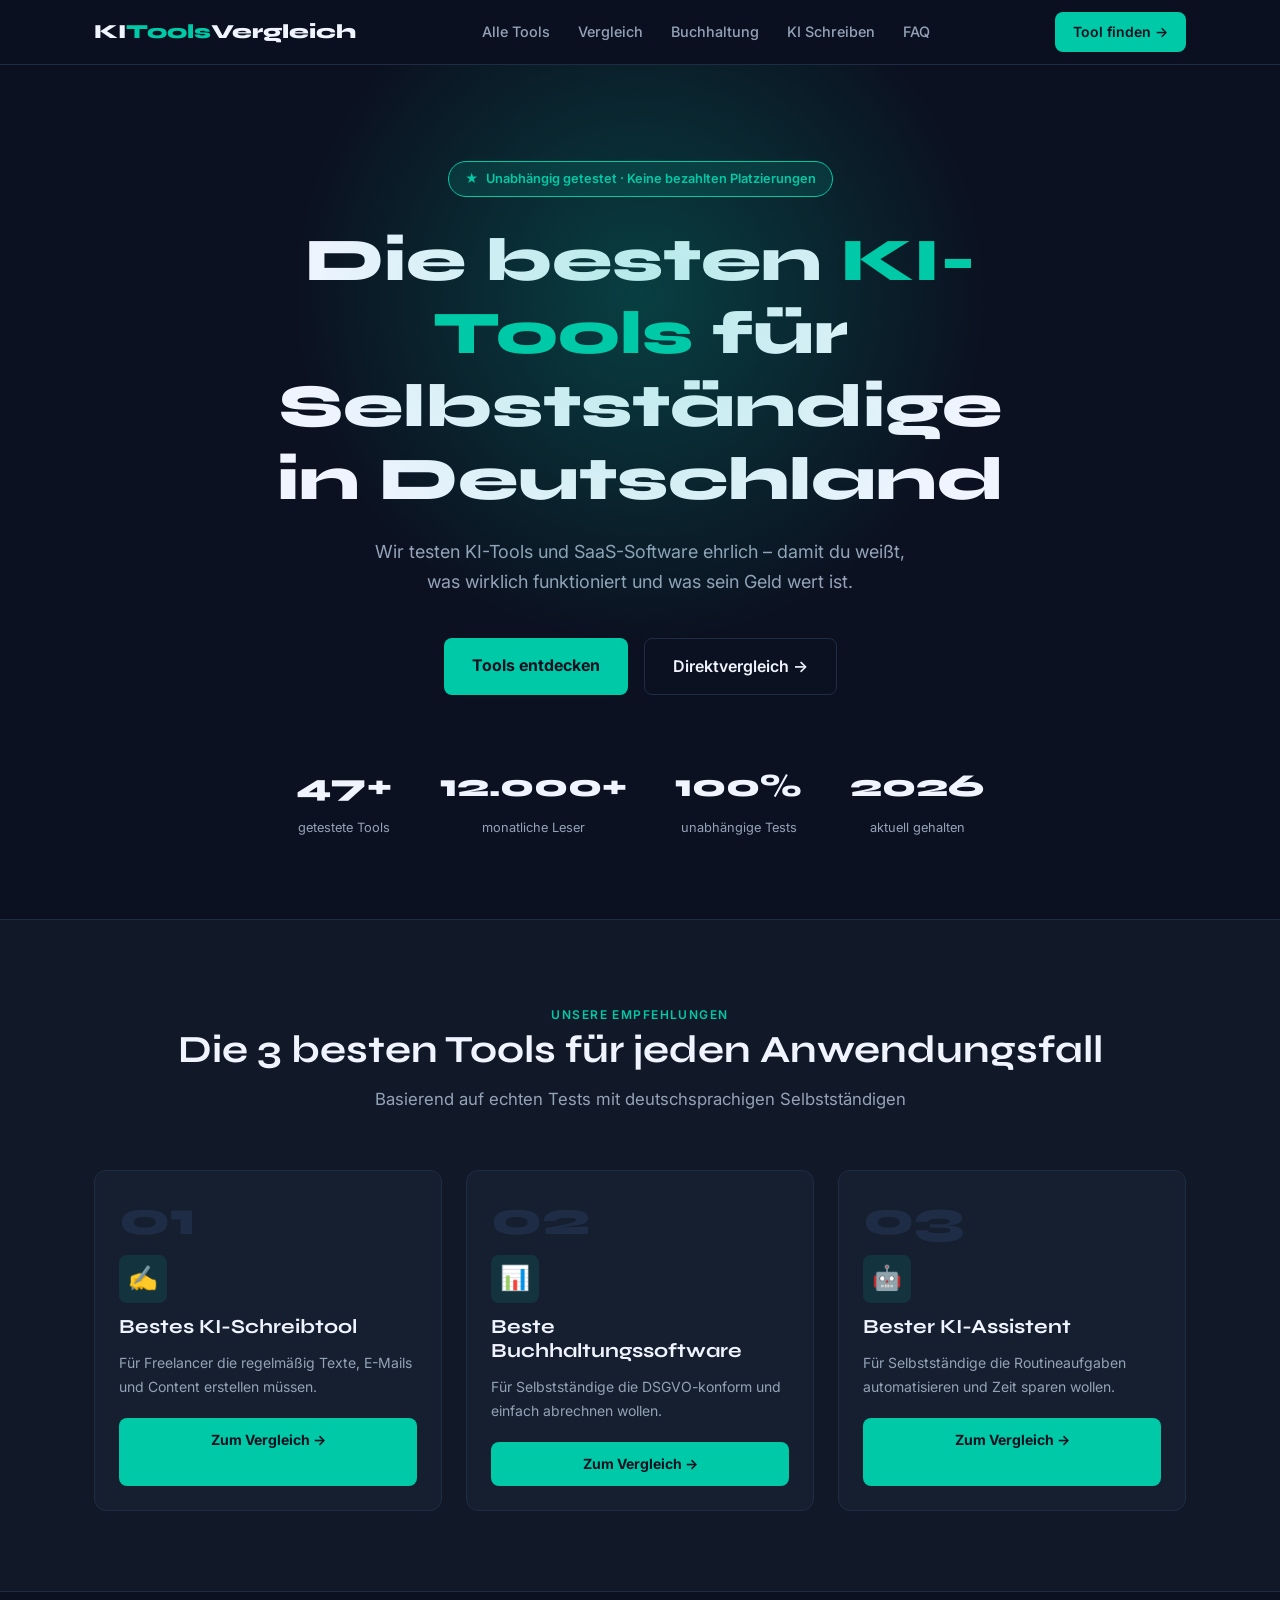
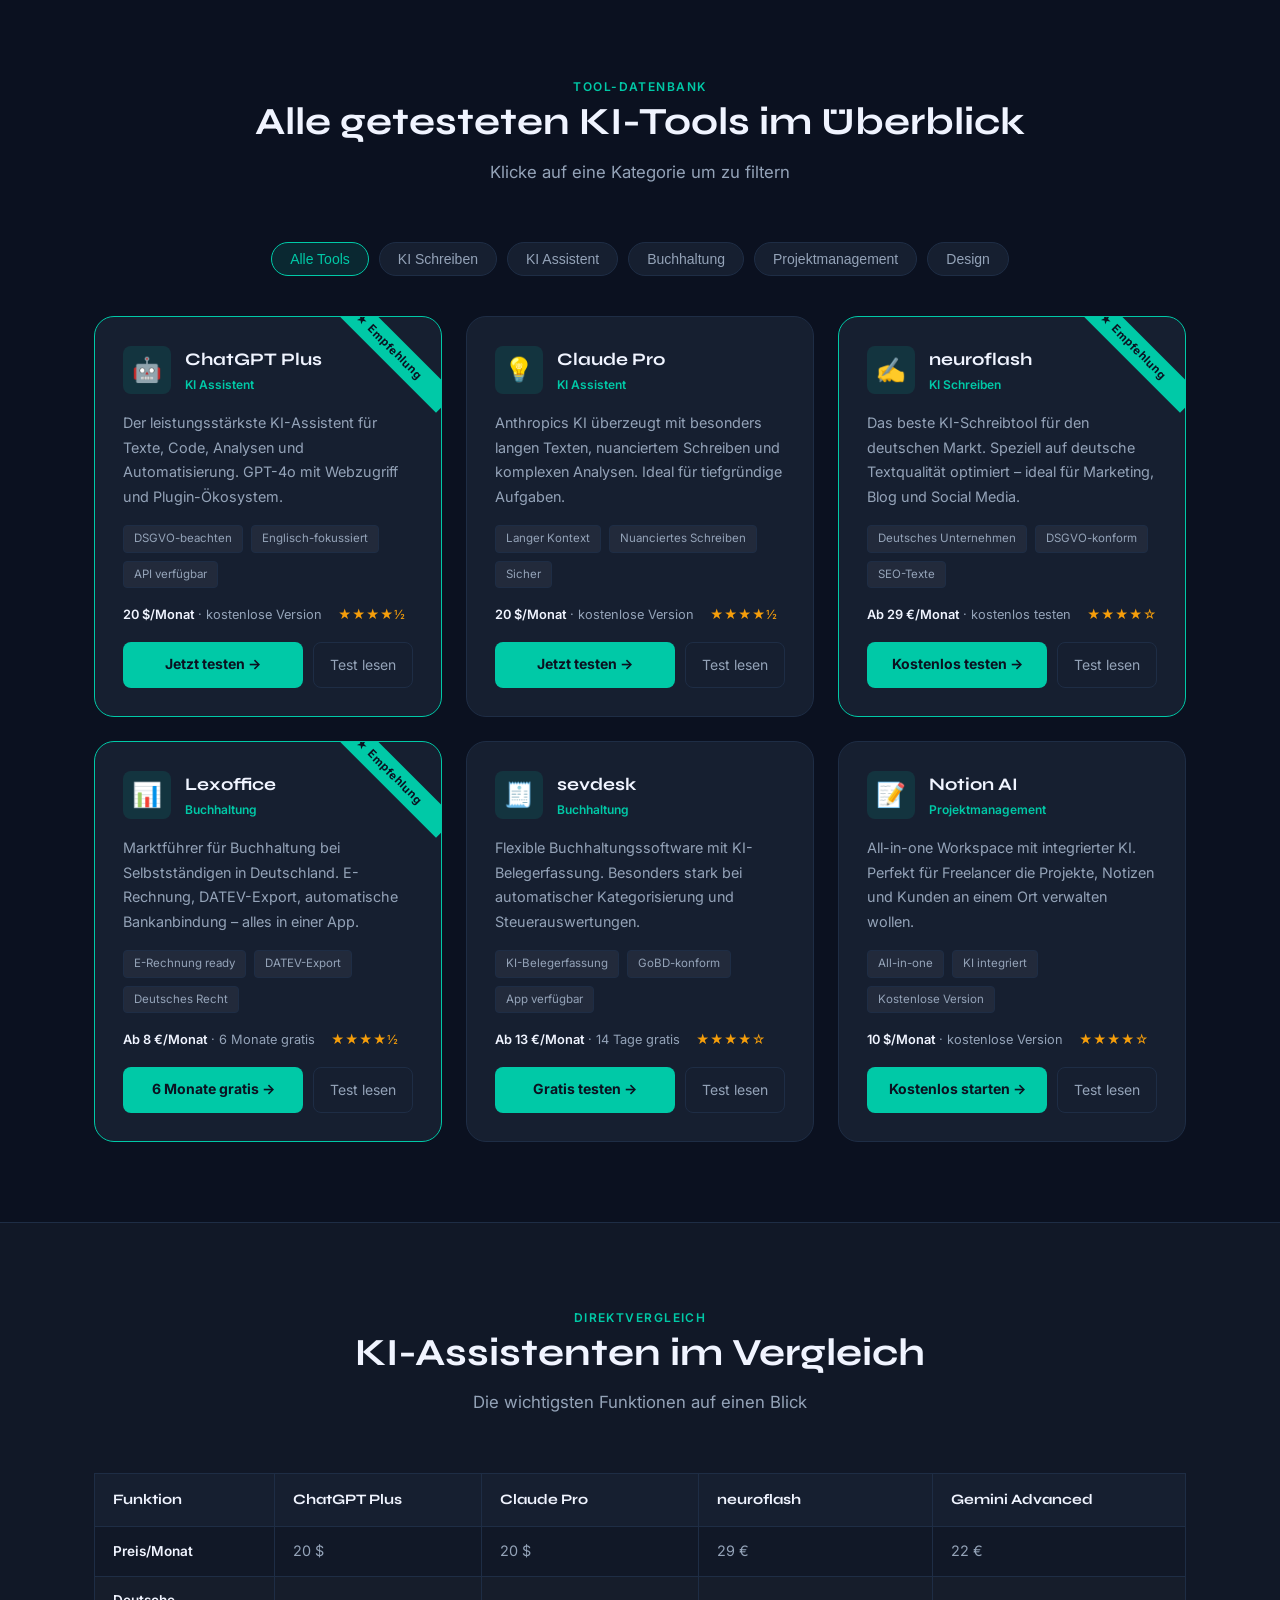
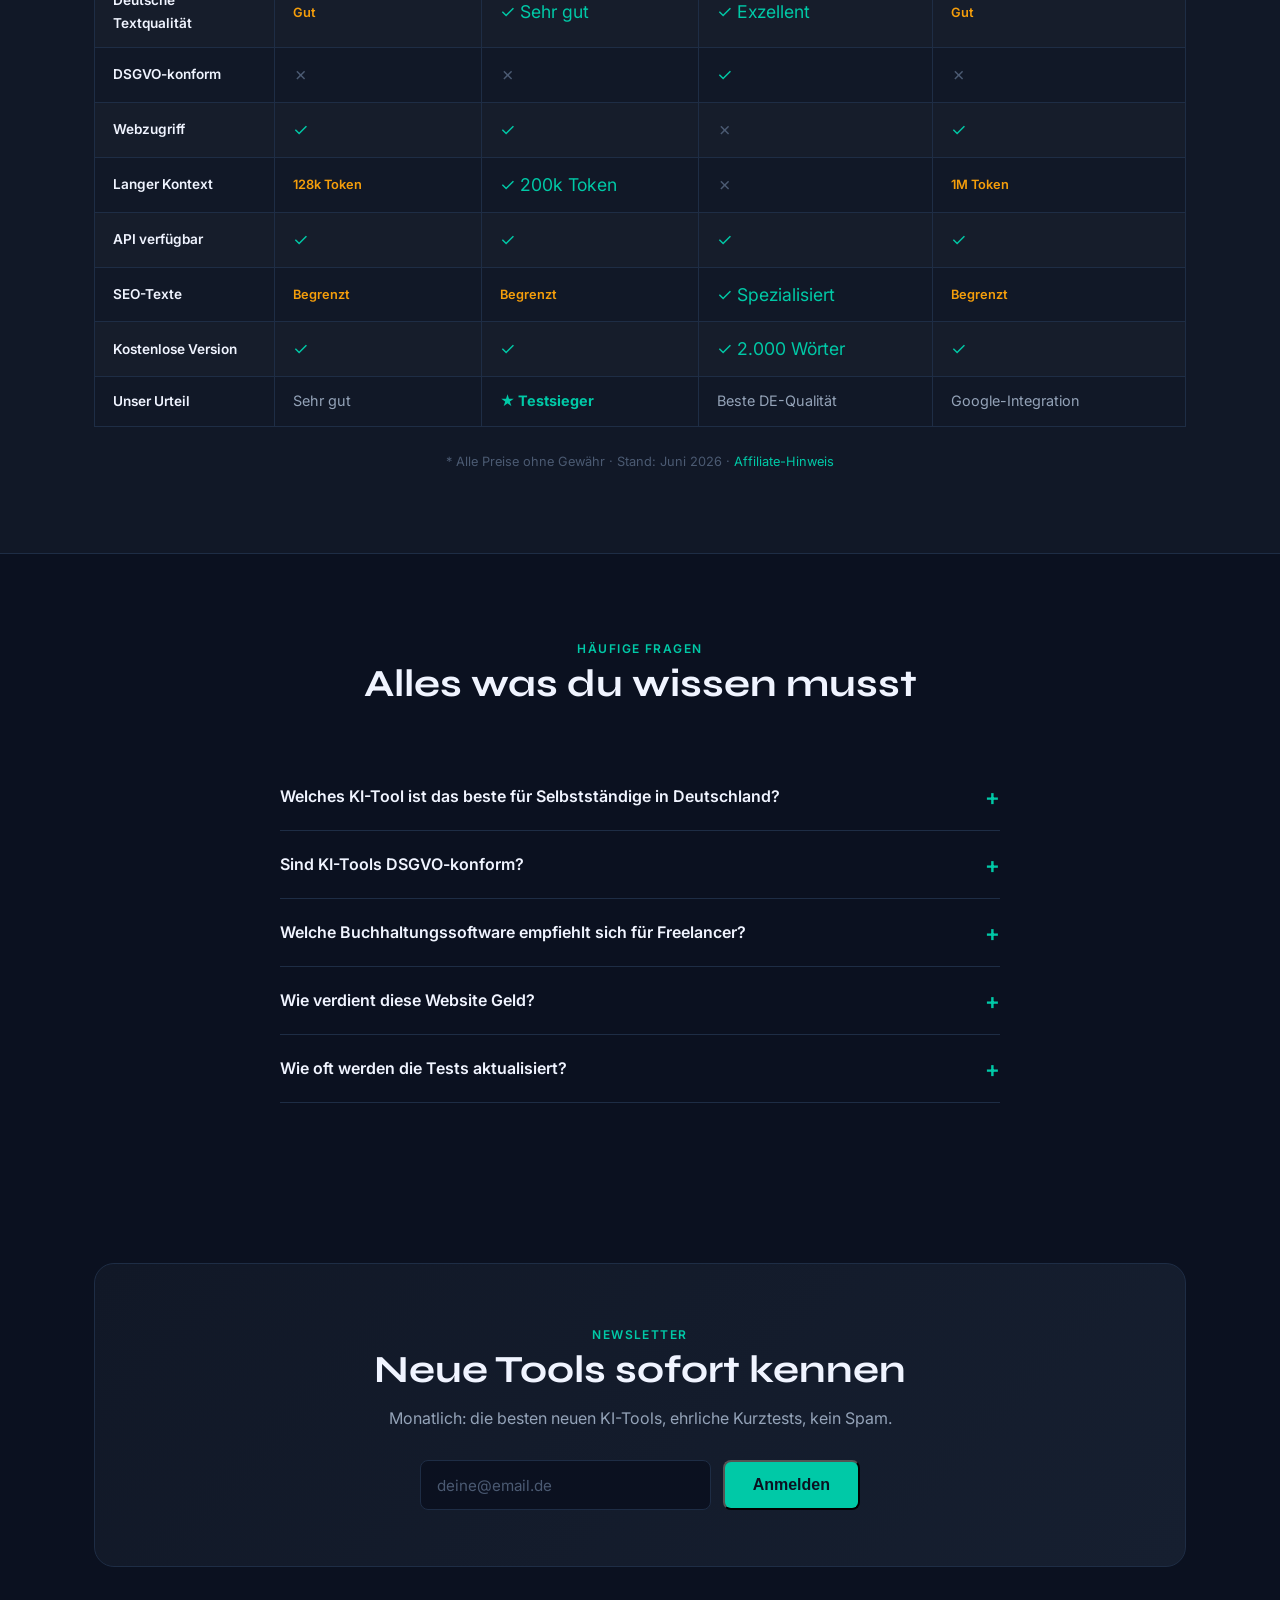
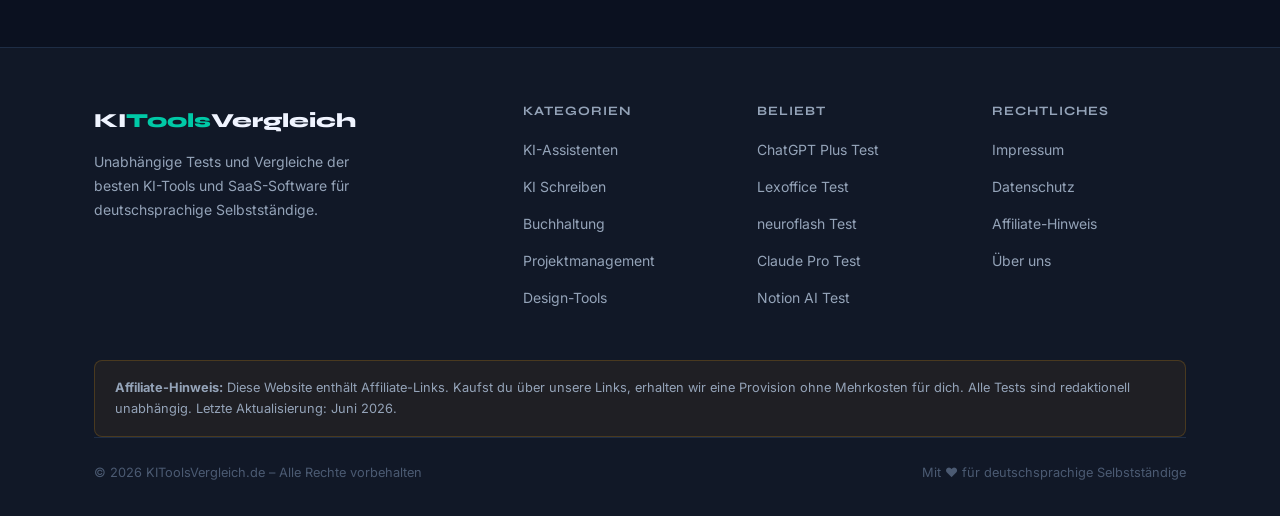
==== affiliate-site/index.html @ 50123db5 "Add files via upload" ====
<!DOCTYPE html>
<html lang="de">
<head>
  <meta charset="UTF-8">
  <meta name="viewport" content="width=device-width, initial-scale=1.0">

  <!-- SEO Meta Tags -->
  <title>KI-Tools Vergleich 2026 – Die besten Tools für Selbstständige & Freelancer</title>
  <meta name="description" content="Unabhängiger Vergleich der besten KI-Tools und SaaS-Software für deutschsprachige Selbstständige. Echte Tests, faire Bewertungen, aktuelle Preise.">
  <meta name="robots" content="index, follow">
  <link rel="canonical" href="https://ki-tools-vergleich.de/">

  <!-- Open Graph -->
  <meta property="og:title" content="KI-Tools Vergleich 2026 – Für Selbstständige & Freelancer">
  <meta property="og:description" content="Unabhängiger Vergleich der besten KI-Tools. Echte Tests, faire Bewertungen.">
  <meta property="og:type" content="website">
  <meta property="og:url" content="https://ki-tools-vergleich.de/">

  <!-- Schema.org Structured Data -->
  <script type="application/ld+json">
  {
    "@context": "https://schema.org",
    "@type": "WebSite",
    "name": "KI-Tools Vergleich",
    "url": "https://ki-tools-vergleich.de",
    "description": "Unabhängiger Vergleich der besten KI-Tools und SaaS-Software für deutschsprachige Selbstständige",
    "potentialAction": {
      "@type": "SearchAction",
      "target": "https://ki-tools-vergleich.de/suche?q={search_term_string}",
      "query-input": "required name=search_term_string"
    }
  }
  </script>

  <link rel="stylesheet" href="css/style.css">
</head>
<body>

<!-- ══════════════════════════════════════
     NAVIGATION
══════════════════════════════════════ -->
<nav class="nav" role="navigation" aria-label="Hauptnavigation">
  <div class="container nav-inner">
    <a href="/" class="nav-logo">KI<span>Tools</span>Vergleich</a>
    <ul class="nav-links">
      <li><a href="#tools">Alle Tools</a></li>
      <li><a href="#vergleich">Vergleich</a></li>
      <li><a href="pages/buchhaltung.html">Buchhaltung</a></li>
      <li><a href="pages/ki-schreiben.html">KI Schreiben</a></li>
      <li><a href="#faq">FAQ</a></li>
    </ul>
    <a href="#tools" class="nav-cta">Tool finden →</a>
  </div>
</nav>

<!-- ══════════════════════════════════════
     HERO
══════════════════════════════════════ -->
<header class="hero">
  <div class="container">
    <div class="hero-badge">
      <span>★</span> Unabhängig getestet · Keine bezahlten Platzierungen
    </div>
    <h1>Die besten <em>KI-Tools</em> für<br>Selbstständige in Deutschland</h1>
    <p class="hero-sub">
      Wir testen KI-Tools und SaaS-Software ehrlich – damit du weißt,
      was wirklich funktioniert und was sein Geld wert ist.
    </p>
    <div class="hero-actions">
      <a href="#tools" class="btn-primary">Tools entdecken</a>
      <a href="#vergleich" class="btn-secondary">Direktvergleich →</a>
    </div>

    <div class="hero-stats">
      <div>
        <div class="hero-stat-num">47+</div>
        <div class="hero-stat-label">getestete Tools</div>
      </div>
      <div>
        <div class="hero-stat-num">12.000+</div>
        <div class="hero-stat-label">monatliche Leser</div>
      </div>
      <div>
        <div class="hero-stat-num">100%</div>
        <div class="hero-stat-label">unabhängige Tests</div>
      </div>
      <div>
        <div class="hero-stat-num">2026</div>
        <div class="hero-stat-label">aktuell gehalten</div>
      </div>
    </div>
  </div>
</header>

<!-- ══════════════════════════════════════
     TOP PICKS
══════════════════════════════════════ -->
<section class="top-picks section">
  <div class="container">
    <div class="section-header">
      <span class="eyebrow">Unsere Empfehlungen</span>
      <h2>Die 3 besten Tools für jeden Anwendungsfall</h2>
      <p>Basierend auf echten Tests mit deutschsprachigen Selbstständigen</p>
    </div>

    <div class="top-picks-grid">
      <article class="pick-card">
        <div class="pick-num">01</div>
        <div class="tool-icon">✍️</div>
        <h3>Bestes KI-Schreibtool</h3>
        <p>Für Freelancer die regelmäßig Texte, E-Mails und Content erstellen müssen.</p>
        <a href="pages/ki-schreiben.html" class="btn-card-primary" style="margin-top:8px;">Zum Vergleich →</a>
      </article>

      <article class="pick-card">
        <div class="pick-num">02</div>
        <div class="tool-icon">📊</div>
        <h3>Beste Buchhaltungssoftware</h3>
        <p>Für Selbstständige die DSGVO-konform und einfach abrechnen wollen.</p>
        <a href="pages/buchhaltung.html" class="btn-card-primary" style="margin-top:8px;">Zum Vergleich →</a>
      </article>

      <article class="pick-card">
        <div class="pick-num">03</div>
        <div class="tool-icon">🤖</div>
        <h3>Bester KI-Assistent</h3>
        <p>Für Selbstständige die Routineaufgaben automatisieren und Zeit sparen wollen.</p>
        <a href="pages/ki-assistenten.html" class="btn-card-primary" style="margin-top:8px;">Zum Vergleich →</a>
      </article>
    </div>
  </div>
</section>

<!-- ══════════════════════════════════════
     TOOLS ÜBERSICHT
══════════════════════════════════════ -->
<section class="section" id="tools">
  <div class="container">
    <div class="section-header">
      <span class="eyebrow">Tool-Datenbank</span>
      <h2>Alle getesteten KI-Tools im Überblick</h2>
      <p>Klicke auf eine Kategorie um zu filtern</p>
    </div>

    <!-- Filter -->
    <div class="filter-bar" role="toolbar" aria-label="Kategoriefilter">
      <button class="filter-btn active" data-filter="all">Alle Tools</button>
      <button class="filter-btn" data-filter="ki-schreiben">KI Schreiben</button>
      <button class="filter-btn" data-filter="ki-assistent">KI Assistent</button>
      <button class="filter-btn" data-filter="buchhaltung">Buchhaltung</button>
      <button class="filter-btn" data-filter="projektmanagement">Projektmanagement</button>
      <button class="filter-btn" data-filter="design">Design</button>
    </div>

    <!-- Tool Cards -->
    <div class="tools-grid">

      <!-- ChatGPT Plus -->
      <article class="tool-card featured" data-category="ki-assistent"
               itemscope itemtype="https://schema.org/SoftwareApplication">
        <div class="tool-header">
          <div class="tool-icon">🤖</div>
          <div>
            <div class="tool-name" itemprop="name">ChatGPT Plus</div>
            <div class="tool-category">KI Assistent</div>
          </div>
        </div>
        <p class="tool-desc" itemprop="description">
          Der leistungsstärkste KI-Assistent für Texte, Code, Analysen und Automatisierung.
          GPT-4o mit Webzugriff und Plugin-Ökosystem.
        </p>
        <div class="tool-tags">
          <span class="tag">DSGVO-beachten</span>
          <span class="tag">Englisch-fokussiert</span>
          <span class="tag">API verfügbar</span>
        </div>
        <div class="tool-meta">
          <div class="tool-price">20 $/Monat <span>· kostenlose Version</span></div>
          <div class="stars" aria-label="4.5 von 5 Sternen">★★★★½</div>
        </div>
        <div class="tool-cta">
          <a href="https://chat.openai.com" target="_blank" rel="noopener sponsored"
             class="btn-card-primary" data-affiliate="chatgpt-plus">
            Jetzt testen →
          </a>
          <a href="pages/chatgpt-plus-test.html" class="btn-card-secondary">Test lesen</a>
        </div>
      </article>

      <!-- Claude Pro -->
      <article class="tool-card" data-category="ki-assistent"
               itemscope itemtype="https://schema.org/SoftwareApplication">
        <div class="tool-header">
          <div class="tool-icon">💡</div>
          <div>
            <div class="tool-name" itemprop="name">Claude Pro</div>
            <div class="tool-category">KI Assistent</div>
          </div>
        </div>
        <p class="tool-desc" itemprop="description">
          Anthropics KI überzeugt mit besonders langen Texten, nuanciertem Schreiben
          und komplexen Analysen. Ideal für tiefgründige Aufgaben.
        </p>
        <div class="tool-tags">
          <span class="tag">Langer Kontext</span>
          <span class="tag">Nuanciertes Schreiben</span>
          <span class="tag">Sicher</span>
        </div>
        <div class="tool-meta">
          <div class="tool-price">20 $/Monat <span>· kostenlose Version</span></div>
          <div class="stars" aria-label="4.5 von 5 Sternen">★★★★½</div>
        </div>
        <div class="tool-cta">
          <a href="https://claude.ai" target="_blank" rel="noopener sponsored"
             class="btn-card-primary" data-affiliate="claude-pro">
            Jetzt testen →
          </a>
          <a href="pages/claude-pro-test.html" class="btn-card-secondary">Test lesen</a>
        </div>
      </article>

      <!-- Neuroflash -->
      <article class="tool-card featured" data-category="ki-schreiben"
               itemscope itemtype="https://schema.org/SoftwareApplication">
        <div class="tool-header">
          <div class="tool-icon">✍️</div>
          <div>
            <div class="tool-name" itemprop="name">neuroflash</div>
            <div class="tool-category">KI Schreiben</div>
          </div>
        </div>
        <p class="tool-desc" itemprop="description">
          Das beste KI-Schreibtool für den deutschen Markt. Speziell auf deutsche
          Textqualität optimiert – ideal für Marketing, Blog und Social Media.
        </p>
        <div class="tool-tags">
          <span class="tag">Deutsches Unternehmen</span>
          <span class="tag">DSGVO-konform</span>
          <span class="tag">SEO-Texte</span>
        </div>
        <div class="tool-meta">
          <div class="tool-price">Ab 29 €/Monat <span>· kostenlos testen</span></div>
          <div class="stars" aria-label="4 von 5 Sternen">★★★★☆</div>
        </div>
        <div class="tool-cta">
          <a href="https://neuroflash.com" target="_blank" rel="noopener sponsored"
             class="btn-card-primary" data-affiliate="neuroflash">
            Kostenlos testen →
          </a>
          <a href="pages/neuroflash-test.html" class="btn-card-secondary">Test lesen</a>
        </div>
      </article>

      <!-- Lexoffice -->
      <article class="tool-card featured" data-category="buchhaltung"
               itemscope itemtype="https://schema.org/SoftwareApplication">
        <div class="tool-header">
          <div class="tool-icon">📊</div>
          <div>
            <div class="tool-name" itemprop="name">Lexoffice</div>
            <div class="tool-category">Buchhaltung</div>
          </div>
        </div>
        <p class="tool-desc" itemprop="description">
          Marktführer für Buchhaltung bei Selbstständigen in Deutschland. E-Rechnung,
          DATEV-Export, automatische Bankanbindung – alles in einer App.
        </p>
        <div class="tool-tags">
          <span class="tag">E-Rechnung ready</span>
          <span class="tag">DATEV-Export</span>
          <span class="tag">Deutsches Recht</span>
        </div>
        <div class="tool-meta">
          <div class="tool-price">Ab 8 €/Monat <span>· 6 Monate gratis</span></div>
          <div class="stars" aria-label="4.5 von 5 Sternen">★★★★½</div>
        </div>
        <div class="tool-cta">
          <a href="https://lexoffice.de" target="_blank" rel="noopener sponsored"
             class="btn-card-primary" data-affiliate="lexoffice">
            6 Monate gratis →
          </a>
          <a href="pages/lexoffice-test.html" class="btn-card-secondary">Test lesen</a>
        </div>
      </article>

      <!-- sevdesk -->
      <article class="tool-card" data-category="buchhaltung"
               itemscope itemtype="https://schema.org/SoftwareApplication">
        <div class="tool-header">
          <div class="tool-icon">🧾</div>
          <div>
            <div class="tool-name" itemprop="name">sevdesk</div>
            <div class="tool-category">Buchhaltung</div>
          </div>
        </div>
        <p class="tool-desc" itemprop="description">
          Flexible Buchhaltungssoftware mit KI-Belegerfassung. Besonders stark
          bei automatischer Kategorisierung und Steuerauswertungen.
        </p>
        <div class="tool-tags">
          <span class="tag">KI-Belegerfassung</span>
          <span class="tag">GoBD-konform</span>
          <span class="tag">App verfügbar</span>
        </div>
        <div class="tool-meta">
          <div class="tool-price">Ab 13 €/Monat <span>· 14 Tage gratis</span></div>
          <div class="stars" aria-label="4 von 5 Sternen">★★★★☆</div>
        </div>
        <div class="tool-cta">
          <a href="https://sevdesk.de" target="_blank" rel="noopener sponsored"
             class="btn-card-primary" data-affiliate="sevdesk">
            Gratis testen →
          </a>
          <a href="pages/sevdesk-test.html" class="btn-card-secondary">Test lesen</a>
        </div>
      </article>

      <!-- Notion AI -->
      <article class="tool-card" data-category="projektmanagement"
               itemscope itemtype="https://schema.org/SoftwareApplication">
        <div class="tool-header">
          <div class="tool-icon">📝</div>
          <div>
            <div class="tool-name" itemprop="name">Notion AI</div>
            <div class="tool-category">Projektmanagement</div>
          </div>
        </div>
        <p class="tool-desc" itemprop="description">
          All-in-one Workspace mit integrierter KI. Perfekt für Freelancer
          die Projekte, Notizen und Kunden an einem Ort verwalten wollen.
        </p>
        <div class="tool-tags">
          <span class="tag">All-in-one</span>
          <span class="tag">KI integriert</span>
          <span class="tag">Kostenlose Version</span>
        </div>
        <div class="tool-meta">
          <div class="tool-price">10 $/Monat <span>· kostenlose Version</span></div>
          <div class="stars" aria-label="4 von 5 Sternen">★★★★☆</div>
        </div>
        <div class="tool-cta">
          <a href="https://notion.so" target="_blank" rel="noopener sponsored"
             class="btn-card-primary" data-affiliate="notion">
            Kostenlos starten →
          </a>
          <a href="pages/notion-ai-test.html" class="btn-card-secondary">Test lesen</a>
        </div>
      </article>

    </div><!-- /tools-grid -->
  </div>
</section>

<!-- ══════════════════════════════════════
     VERGLEICHSTABELLE
══════════════════════════════════════ -->
<section class="section" id="vergleich" style="background:var(--navy); border-top:1px solid var(--border); border-bottom:1px solid var(--border);">
  <div class="container">
    <div class="section-header">
      <span class="eyebrow">Direktvergleich</span>
      <h2>KI-Assistenten im Vergleich</h2>
      <p>Die wichtigsten Funktionen auf einen Blick</p>
    </div>

    <div class="comparison-wrap">
      <table class="comparison-table" role="table" aria-label="Vergleich KI-Assistenten">
        <thead>
          <tr>
            <th>Funktion</th>
            <th>ChatGPT Plus</th>
            <th class="col-highlight">Claude Pro</th>
            <th>neuroflash</th>
            <th>Gemini Advanced</th>
          </tr>
        </thead>
        <tbody>
          <tr>
            <td class="feature-name">Preis/Monat</td>
            <td>20 $</td>
            <td class="col-highlight">20 $</td>
            <td>29 €</td>
            <td>22 €</td>
          </tr>
          <tr>
            <td class="feature-name">Deutsche Textqualität</td>
            <td><span class="partial">Gut</span></td>
            <td class="col-highlight"><span class="check">✓ Sehr gut</span></td>
            <td><span class="check">✓ Exzellent</span></td>
            <td><span class="partial">Gut</span></td>
          </tr>
          <tr>
            <td class="feature-name">DSGVO-konform</td>
            <td><span class="cross">✗</span></td>
            <td class="col-highlight"><span class="cross">✗</span></td>
            <td><span class="check">✓</span></td>
            <td><span class="cross">✗</span></td>
          </tr>
          <tr>
            <td class="feature-name">Webzugriff</td>
            <td><span class="check">✓</span></td>
            <td class="col-highlight"><span class="check">✓</span></td>
            <td><span class="cross">✗</span></td>
            <td><span class="check">✓</span></td>
          </tr>
          <tr>
            <td class="feature-name">Langer Kontext</td>
            <td><span class="partial">128k Token</span></td>
            <td class="col-highlight"><span class="check">✓ 200k Token</span></td>
            <td><span class="cross">✗</span></td>
            <td><span class="partial">1M Token</span></td>
          </tr>
          <tr>
            <td class="feature-name">API verfügbar</td>
            <td><span class="check">✓</span></td>
            <td class="col-highlight"><span class="check">✓</span></td>
            <td><span class="check">✓</span></td>
            <td><span class="check">✓</span></td>
          </tr>
          <tr>
            <td class="feature-name">SEO-Texte</td>
            <td><span class="partial">Begrenzt</span></td>
            <td class="col-highlight"><span class="partial">Begrenzt</span></td>
            <td><span class="check">✓ Spezialisiert</span></td>
            <td><span class="partial">Begrenzt</span></td>
          </tr>
          <tr>
            <td class="feature-name">Kostenlose Version</td>
            <td><span class="check">✓</span></td>
            <td class="col-highlight"><span class="check">✓</span></td>
            <td><span class="check">✓ 2.000 Wörter</span></td>
            <td><span class="check">✓</span></td>
          </tr>
          <tr>
            <td class="feature-name">Unser Urteil</td>
            <td>Sehr gut</td>
            <td class="col-highlight" style="color:var(--cyan); font-weight:700;">★ Testsieger</td>
            <td>Beste DE-Qualität</td>
            <td>Google-Integration</td>
          </tr>
        </tbody>
      </table>
    </div>

    <p style="text-align:center; margin-top:24px; font-size:.8rem; color:var(--text-3);">
      * Alle Preise ohne Gewähr · Stand: Juni 2026 · <a href="#disclaimer">Affiliate-Hinweis</a>
    </p>
  </div>
</section>

<!-- ══════════════════════════════════════
     FAQ
══════════════════════════════════════ -->
<section class="section" id="faq">
  <div class="container">
    <div class="section-header">
      <span class="eyebrow">Häufige Fragen</span>
      <h2>Alles was du wissen musst</h2>
    </div>

    <div class="faq-list">

      <div class="faq-item">
        <button class="faq-question">Welches KI-Tool ist das beste für Selbstständige in Deutschland?</button>
        <div class="faq-answer">
          Das hängt stark vom Anwendungsfall ab. Für allgemeine Aufgaben und nuanciertes
          Schreiben auf Deutsch empfehlen wir <strong>Claude Pro</strong>. Für spezifische
          Marketing-Texte und SEO ist <strong>neuroflash</strong> als deutsches Tool oft
          die bessere Wahl, da es DSGVO-konform ist und auf deutsche Textqualität optimiert wurde.
        </div>
      </div>

      <div class="faq-item">
        <button class="faq-question">Sind KI-Tools DSGVO-konform?</button>
        <div class="faq-answer">
          Die meisten großen KI-Tools (ChatGPT, Claude, Gemini) speichern Daten auf
          US-Servern und sind damit für sensible Geschäftsdaten problematisch.
          Deutsche/europäische Alternativen wie <strong>neuroflash</strong> oder
          <strong>Mistral</strong> bieten EU-Serverhaltung. Für Buchhaltung empfehlen
          wir ausschließlich DSGVO-konforme deutsche Anbieter wie Lexoffice oder sevdesk.
        </div>
      </div>

      <div class="faq-item">
        <button class="faq-question">Welche Buchhaltungssoftware empfiehlt sich für Freelancer?</button>
        <div class="faq-answer">
          Für die meisten deutschen Freelancer ist <strong>Lexoffice</strong> die beste Wahl:
          günstiger Einstieg (ab 8 €/Monat), E-Rechnung-ready seit 2025, einfache Bedienung
          und DATEV-Schnittstelle für den Steuerberater. Als Alternative mit stärkerer
          KI-Belegerfassung empfehlen wir <strong>sevdesk</strong>.
        </div>
      </div>

      <div class="faq-item">
        <button class="faq-question">Wie verdient diese Website Geld?</button>
        <div class="faq-answer">
          Diese Website ist transparent: Einige Links sind Affiliate-Links. Wenn du
          über unsere Links ein Tool kaufst, erhalten wir eine Provision – für dich
          entstehen dabei keine Mehrkosten. Unsere Bewertungen und Empfehlungen sind
          davon unabhängig; wir testen alle Tools selbst und zeigen auch Nachteile auf.
          Kein Anbieter kann eine positive Bewertung kaufen.
        </div>
      </div>

      <div class="faq-item">
        <button class="faq-question">Wie oft werden die Tests aktualisiert?</button>
        <div class="faq-answer">
          Wir überprüfen alle Vergleiche mindestens quartalsweise und aktualisieren
          sie bei größeren Produkt-Updates sofort. Jeder Artikel zeigt das
          Datum der letzten Überprüfung. KI entwickelt sich schnell – wir halten dich auf dem Laufenden.
        </div>
      </div>

    </div>
  </div>
</section>

<!-- ══════════════════════════════════════
     NEWSLETTER
══════════════════════════════════════ -->
<div class="container">
  <div class="newsletter">
    <span class="eyebrow">Newsletter</span>
    <h2>Neue Tools sofort kennen</h2>
    <p>Monatlich: die besten neuen KI-Tools, ehrliche Kurztests, kein Spam.</p>
    <form class="newsletter-form" novalidate>
      <input type="email" placeholder="deine@email.de" required aria-label="E-Mail-Adresse">
      <button type="submit" class="btn-primary">Anmelden</button>
    </form>
  </div>
</div>

<!-- ══════════════════════════════════════
     FOOTER
══════════════════════════════════════ -->
<footer class="footer">
  <div class="container">
    <div class="footer-grid">
      <div class="footer-brand">
        <a href="/" class="nav-logo">KI<span>Tools</span>Vergleich</a>
        <p>Unabhängige Tests und Vergleiche der besten KI-Tools und SaaS-Software für deutschsprachige Selbstständige.</p>
      </div>

      <div class="footer-col">
        <h4>Kategorien</h4>
        <ul>
          <li><a href="pages/ki-assistenten.html">KI-Assistenten</a></li>
          <li><a href="pages/ki-schreiben.html">KI Schreiben</a></li>
          <li><a href="pages/buchhaltung.html">Buchhaltung</a></li>
          <li><a href="pages/projektmanagement.html">Projektmanagement</a></li>
          <li><a href="pages/design-tools.html">Design-Tools</a></li>
        </ul>
      </div>

      <div class="footer-col">
        <h4>Beliebt</h4>
        <ul>
          <li><a href="pages/chatgpt-plus-test.html">ChatGPT Plus Test</a></li>
          <li><a href="pages/lexoffice-test.html">Lexoffice Test</a></li>
          <li><a href="pages/neuroflash-test.html">neuroflash Test</a></li>
          <li><a href="pages/claude-pro-test.html">Claude Pro Test</a></li>
          <li><a href="pages/notion-ai-test.html">Notion AI Test</a></li>
        </ul>
      </div>

      <div class="footer-col">
        <h4>Rechtliches</h4>
        <ul>
          <li><a href="pages/impressum.html">Impressum</a></li>
          <li><a href="pages/datenschutz.html">Datenschutz</a></li>
          <li><a href="pages/affiliate-hinweis.html">Affiliate-Hinweis</a></li>
          <li><a href="pages/ueber-uns.html">Über uns</a></li>
        </ul>
      </div>
    </div>

    <div id="disclaimer" class="disclaimer">
      <strong>Affiliate-Hinweis:</strong> Diese Website enthält Affiliate-Links.
      Kaufst du über unsere Links, erhalten wir eine Provision ohne Mehrkosten für dich.
      Alle Tests sind redaktionell unabhängig. Letzte Aktualisierung: Juni 2026.
    </div>

    <div class="footer-bottom">
      <span>© 2026 KIToolsVergleich.de – Alle Rechte vorbehalten</span>
      <span>Mit ❤️ für deutschsprachige Selbstständige</span>
    </div>
  </div>
</footer>

<script src="js/main.js"></script>
</body>
</html>
---- affiliate-site/css/style.css ----
/* ============================================================
   KI-Tools Vergleich — Design System
   Palette: Tiefes Mitternachtsblau + Elektrisches Cyan + Warmweiß
   ============================================================ */

@import url('https://fonts.googleapis.com/css2?family=Inter:wght@400;500;600;700&family=Syne:wght@700;800&display=swap');

:root {
  --midnight:  #0B1120;
  --navy:      #111827;
  --card-bg:   #161F30;
  --border:    #1E2D45;
  --cyan:      #00C9A7;
  --cyan-dim:  #00C9A720;
  --cyan-glow: #00C9A740;
  --amber:     #F59E0B;
  --text-1:    #F0F4FF;
  --text-2:    #94A3B8;
  --text-3:    #4B5A72;
  --white:     #FFFFFF;

  --font-display: 'Syne', sans-serif;
  --font-body:    'Inter', sans-serif;

  --radius-sm: 8px;
  --radius-md: 12px;
  --radius-lg: 20px;

  --shadow-card: 0 1px 3px rgba(0,0,0,.4), 0 0 0 1px var(--border);
  --shadow-glow: 0 0 32px var(--cyan-glow);
}

*, *::before, *::after { box-sizing: border-box; margin: 0; padding: 0; }

html { scroll-behavior: smooth; font-size: 16px; }

body {
  font-family: var(--font-body);
  background: var(--midnight);
  color: var(--text-1);
  line-height: 1.7;
  -webkit-font-smoothing: antialiased;
}

a { color: var(--cyan); text-decoration: none; }
a:hover { text-decoration: underline; }

img { max-width: 100%; display: block; }

.container {
  max-width: 1140px;
  margin: 0 auto;
  padding: 0 24px;
}

/* ── Typography ── */
h1, h2, h3, h4 { font-family: var(--font-display); line-height: 1.2; }
h1 { font-size: clamp(2.2rem, 5vw, 3.8rem); font-weight: 800; }
h2 { font-size: clamp(1.6rem, 3vw, 2.4rem); font-weight: 700; }
h3 { font-size: 1.25rem; font-weight: 700; }
h4 { font-size: 1rem; font-weight: 600; }
p  { color: var(--text-2); }

.eyebrow {
  font-size: .75rem;
  font-weight: 600;
  letter-spacing: .12em;
  text-transform: uppercase;
  color: var(--cyan);
}

/* ── Navigation ── */
.nav {
  position: sticky;
  top: 0;
  z-index: 100;
  background: rgba(11,17,32,.92);
  backdrop-filter: blur(16px);
  border-bottom: 1px solid var(--border);
}

.nav-inner {
  display: flex;
  align-items: center;
  justify-content: space-between;
  height: 64px;
  gap: 32px;
}

.nav-logo {
  font-family: var(--font-display);
  font-size: 1.25rem;
  font-weight: 800;
  color: var(--text-1);
  white-space: nowrap;
}

.nav-logo span { color: var(--cyan); }

.nav-links {
  display: flex;
  gap: 28px;
  list-style: none;
}

.nav-links a {
  font-size: .9rem;
  font-weight: 500;
  color: var(--text-2);
  transition: color .2s;
}

.nav-links a:hover { color: var(--text-1); text-decoration: none; }

.nav-cta {
  background: var(--cyan);
  color: var(--midnight) !important;
  padding: 8px 18px;
  border-radius: var(--radius-sm);
  font-weight: 600;
  font-size: .875rem;
  white-space: nowrap;
  transition: opacity .2s;
}

.nav-cta:hover { opacity: .88; text-decoration: none; }

/* ── Hero ── */
.hero {
  padding: 96px 0 80px;
  text-align: center;
  position: relative;
  overflow: hidden;
}

.hero::before {
  content: '';
  position: absolute;
  top: -120px; left: 50%;
  transform: translateX(-50%);
  width: 700px; height: 700px;
  background: radial-gradient(circle, var(--cyan-glow) 0%, transparent 70%);
  pointer-events: none;
}

.hero-badge {
  display: inline-flex;
  align-items: center;
  gap: 8px;
  background: var(--cyan-dim);
  border: 1px solid var(--cyan);
  border-radius: 100px;
  padding: 6px 16px;
  font-size: .8rem;
  font-weight: 600;
  color: var(--cyan);
  margin-bottom: 28px;
}

.hero h1 {
  max-width: 800px;
  margin: 0 auto 20px;
}

.hero h1 em {
  font-style: normal;
  color: var(--cyan);
}

.hero-sub {
  font-size: 1.125rem;
  max-width: 560px;
  margin: 0 auto 40px;
  color: var(--text-2);
}

.hero-actions {
  display: flex;
  gap: 16px;
  justify-content: center;
  flex-wrap: wrap;
}

.btn-primary {
  background: var(--cyan);
  color: var(--midnight);
  padding: 14px 28px;
  border-radius: var(--radius-sm);
  font-weight: 700;
  font-size: 1rem;
  transition: transform .15s, box-shadow .15s;
  display: inline-block;
}

.btn-primary:hover {
  transform: translateY(-2px);
  box-shadow: var(--shadow-glow);
  text-decoration: none;
  color: var(--midnight);
}

.btn-secondary {
  background: transparent;
  color: var(--text-1);
  padding: 14px 28px;
  border-radius: var(--radius-sm);
  font-weight: 600;
  font-size: 1rem;
  border: 1px solid var(--border);
  transition: border-color .2s;
  display: inline-block;
}

.btn-secondary:hover { border-color: var(--text-2); text-decoration: none; color: var(--text-1); }

.hero-stats {
  display: flex;
  justify-content: center;
  gap: 48px;
  margin-top: 64px;
  flex-wrap: wrap;
}

.hero-stat-num {
  font-family: var(--font-display);
  font-size: 2rem;
  font-weight: 800;
  color: var(--text-1);
}

.hero-stat-label {
  font-size: .8rem;
  color: var(--text-2);
  margin-top: 4px;
}

/* ── Section Spacing ── */
.section { padding: 80px 0; }
.section-header { text-align: center; margin-bottom: 56px; }
.section-header p { margin-top: 12px; font-size: 1.05rem; }

/* ── Filter Bar ── */
.filter-bar {
  display: flex;
  gap: 10px;
  flex-wrap: wrap;
  margin-bottom: 40px;
  justify-content: center;
}

.filter-btn {
  background: var(--card-bg);
  border: 1px solid var(--border);
  color: var(--text-2);
  padding: 8px 18px;
  border-radius: 100px;
  font-size: .875rem;
  font-weight: 500;
  cursor: pointer;
  transition: all .2s;
}

.filter-btn:hover, .filter-btn.active {
  background: var(--cyan-dim);
  border-color: var(--cyan);
  color: var(--cyan);
}

/* ── Tool Cards Grid ── */
.tools-grid {
  display: grid;
  grid-template-columns: repeat(auto-fill, minmax(320px, 1fr));
  gap: 24px;
}

.tool-card {
  background: var(--card-bg);
  border: 1px solid var(--border);
  border-radius: var(--radius-lg);
  padding: 28px;
  transition: transform .2s, border-color .2s, box-shadow .2s;
  display: flex;
  flex-direction: column;
  gap: 16px;
  position: relative;
  overflow: hidden;
}

.tool-card:hover {
  transform: translateY(-4px);
  border-color: var(--cyan);
  box-shadow: 0 8px 32px rgba(0,201,167,.12);
}

.tool-card.featured {
  border-color: var(--cyan);
}

.tool-card.featured::before {
  content: '★ Empfehlung';
  position: absolute;
  top: 16px; right: -28px;
  background: var(--cyan);
  color: var(--midnight);
  font-size: .7rem;
  font-weight: 700;
  padding: 4px 36px;
  transform: rotate(45deg);
  letter-spacing: .05em;
}

.tool-header {
  display: flex;
  align-items: center;
  gap: 14px;
}

.tool-icon {
  width: 48px; height: 48px;
  border-radius: var(--radius-sm);
  background: var(--cyan-dim);
  display: flex;
  align-items: center;
  justify-content: center;
  font-size: 1.5rem;
  flex-shrink: 0;
}

.tool-name { font-family: var(--font-display); font-size: 1.1rem; font-weight: 700; color: var(--text-1); }
.tool-category { font-size: .75rem; color: var(--cyan); font-weight: 600; }

.tool-desc { font-size: .9rem; color: var(--text-2); flex: 1; }

.tool-meta {
  display: flex;
  gap: 16px;
  font-size: .8rem;
}

.tool-price { color: var(--text-1); font-weight: 600; }
.tool-price span { color: var(--text-2); font-weight: 400; }

.stars { color: var(--amber); letter-spacing: 1px; }

.tool-tags {
  display: flex;
  gap: 8px;
  flex-wrap: wrap;
}

.tag {
  background: rgba(255,255,255,.05);
  border: 1px solid var(--border);
  border-radius: 4px;
  padding: 3px 10px;
  font-size: .72rem;
  color: var(--text-2);
}

.tool-cta {
  display: flex;
  gap: 10px;
  margin-top: auto;
}

.btn-card-primary {
  flex: 1;
  background: var(--cyan);
  color: var(--midnight);
  text-align: center;
  padding: 10px;
  border-radius: var(--radius-sm);
  font-weight: 700;
  font-size: .875rem;
  transition: opacity .2s;
}

.btn-card-primary:hover { opacity: .85; text-decoration: none; color: var(--midnight); }

.btn-card-secondary {
  background: transparent;
  border: 1px solid var(--border);
  color: var(--text-2);
  text-align: center;
  padding: 10px 16px;
  border-radius: var(--radius-sm);
  font-size: .875rem;
  transition: border-color .2s, color .2s;
}

.btn-card-secondary:hover { border-color: var(--text-2); color: var(--text-1); text-decoration: none; }

/* ── Comparison Table ── */
.comparison-wrap { overflow-x: auto; }

.comparison-table {
  width: 100%;
  border-collapse: collapse;
  font-size: .9rem;
  min-width: 700px;
}

.comparison-table th {
  background: var(--card-bg);
  border: 1px solid var(--border);
  padding: 14px 18px;
  text-align: left;
  font-family: var(--font-display);
  font-weight: 700;
  color: var(--text-1);
}

.comparison-table th:first-child { width: 180px; }

.comparison-table td {
  border: 1px solid var(--border);
  padding: 12px 18px;
  color: var(--text-2);
  vertical-align: middle;
}

.comparison-table tr:nth-child(even) td { background: rgba(255,255,255,.02); }
.comparison-table tr:hover td { background: var(--cyan-dim); }

.comparison-table .feature-name {
  font-weight: 600;
  color: var(--text-1);
  font-size: .85rem;
}

.check { color: var(--cyan); font-size: 1.1rem; }
.cross { color: var(--text-3); font-size: 1.1rem; }
.partial { color: var(--amber); font-size: .8rem; font-weight: 600; }

.col-highlight th { background: var(--cyan-dim); border-top: 2px solid var(--cyan); color: var(--cyan); }

/* ── Top-Picks Section ── */
.top-picks {
  background: var(--navy);
  border-top: 1px solid var(--border);
  border-bottom: 1px solid var(--border);
}

.top-picks-grid {
  display: grid;
  grid-template-columns: repeat(3, 1fr);
  gap: 24px;
}

.pick-card {
  background: var(--card-bg);
  border: 1px solid var(--border);
  border-radius: var(--radius-md);
  padding: 24px;
  display: flex;
  flex-direction: column;
  gap: 12px;
}

.pick-num {
  font-family: var(--font-display);
  font-size: 3rem;
  font-weight: 800;
  color: var(--border);
  line-height: 1;
}

.pick-card h3 { color: var(--text-1); }
.pick-card p { font-size: .875rem; }

/* ── FAQ ── */
.faq-list { max-width: 720px; margin: 0 auto; }

.faq-item {
  border-bottom: 1px solid var(--border);
}

.faq-question {
  width: 100%;
  background: none;
  border: none;
  color: var(--text-1);
  font-family: var(--font-body);
  font-size: 1rem;
  font-weight: 600;
  text-align: left;
  padding: 20px 0;
  cursor: pointer;
  display: flex;
  justify-content: space-between;
  align-items: center;
  gap: 16px;
}

.faq-question::after {
  content: '+';
  font-size: 1.4rem;
  color: var(--cyan);
  flex-shrink: 0;
  transition: transform .2s;
}

.faq-item.open .faq-question::after { transform: rotate(45deg); }

.faq-answer {
  font-size: .925rem;
  color: var(--text-2);
  padding-bottom: 20px;
  display: none;
}

.faq-item.open .faq-answer { display: block; }

/* ── Newsletter ── */
.newsletter {
  background: linear-gradient(135deg, var(--navy) 0%, var(--card-bg) 100%);
  border: 1px solid var(--border);
  border-radius: var(--radius-lg);
  padding: 56px 40px;
  text-align: center;
  margin: 80px 0;
}

.newsletter h2 { margin-bottom: 12px; }
.newsletter p  { margin-bottom: 28px; }

.newsletter-form {
  display: flex;
  gap: 12px;
  max-width: 440px;
  margin: 0 auto;
  flex-wrap: wrap;
  justify-content: center;
}

.newsletter-form input {
  flex: 1;
  min-width: 220px;
  background: var(--midnight);
  border: 1px solid var(--border);
  border-radius: var(--radius-sm);
  color: var(--text-1);
  padding: 12px 16px;
  font-size: .95rem;
  font-family: var(--font-body);
  outline: none;
  transition: border-color .2s;
}

.newsletter-form input:focus { border-color: var(--cyan); }
.newsletter-form input::placeholder { color: var(--text-3); }

/* ── Footer ── */
.footer {
  background: var(--navy);
  border-top: 1px solid var(--border);
  padding: 56px 0 32px;
}

.footer-grid {
  display: grid;
  grid-template-columns: 2fr 1fr 1fr 1fr;
  gap: 40px;
  margin-bottom: 48px;
}

.footer-brand p {
  font-size: .875rem;
  margin-top: 12px;
  max-width: 260px;
}

.footer-col h4 {
  font-size: .8rem;
  font-weight: 700;
  letter-spacing: .08em;
  text-transform: uppercase;
  color: var(--text-2);
  margin-bottom: 16px;
}

.footer-col ul { list-style: none; display: flex; flex-direction: column; gap: 10px; }
.footer-col a { font-size: .875rem; color: var(--text-2); transition: color .2s; }
.footer-col a:hover { color: var(--text-1); text-decoration: none; }

.footer-bottom {
  border-top: 1px solid var(--border);
  padding-top: 24px;
  display: flex;
  justify-content: space-between;
  align-items: center;
  flex-wrap: wrap;
  gap: 12px;
  font-size: .8rem;
  color: var(--text-3);
}

.disclaimer {
  background: rgba(245,158,11,.06);
  border: 1px solid rgba(245,158,11,.2);
  border-radius: var(--radius-sm);
  padding: 16px 20px;
  font-size: .8rem;
  color: var(--text-2);
  margin-top: 32px;
}

/* ── Responsive ── */
@media (max-width: 768px) {
  .nav-links { display: none; }
  .top-picks-grid { grid-template-columns: 1fr; }
  .footer-grid { grid-template-columns: 1fr 1fr; }
  .hero-stats { gap: 28px; }
  .tools-grid { grid-template-columns: 1fr; }
}

@media (max-width: 480px) {
  .footer-grid { grid-template-columns: 1fr; }
  .hero { padding: 64px 0 56px; }
}

/* ── Utility ── */
.hidden { display: none !important; }
.text-cyan { color: var(--cyan); }
.mt-8 { margin-top: 8px; }
.mt-16 { margin-top: 16px; }
.mt-32 { margin-top: 32px; }
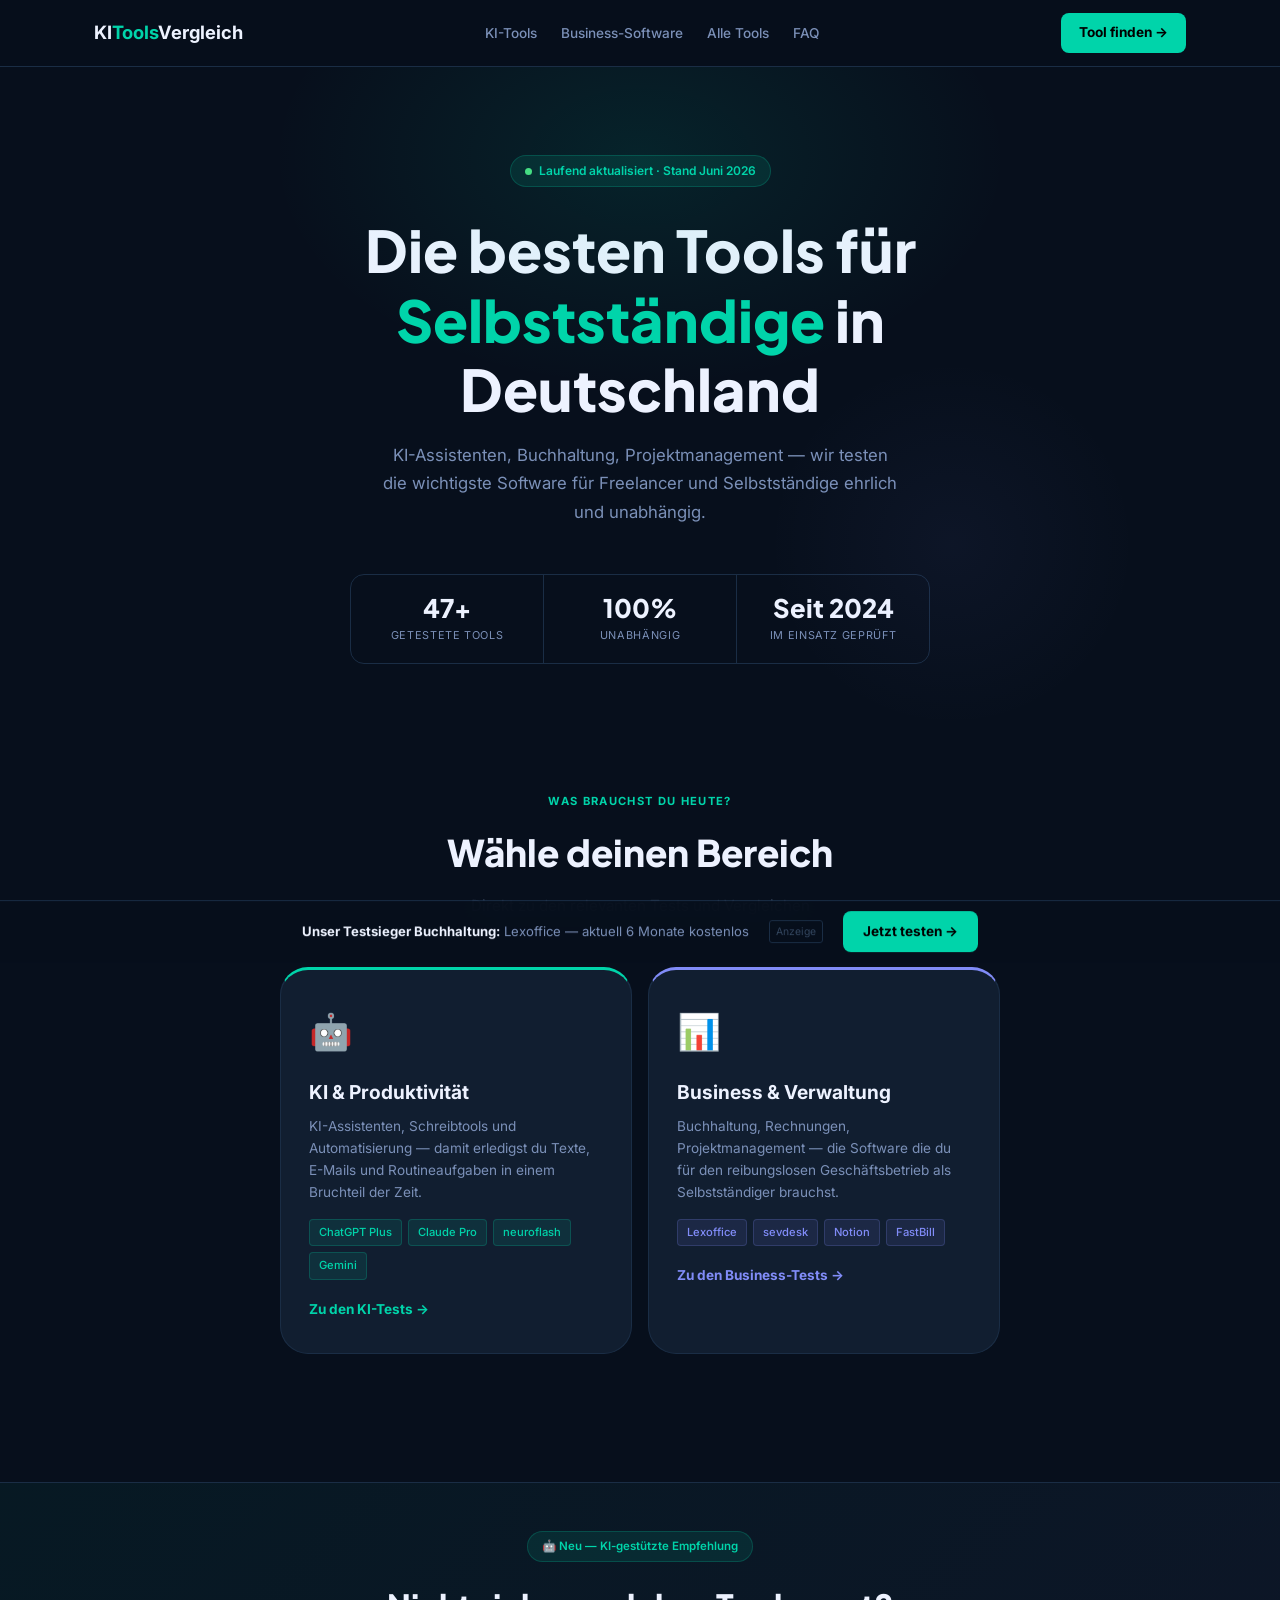
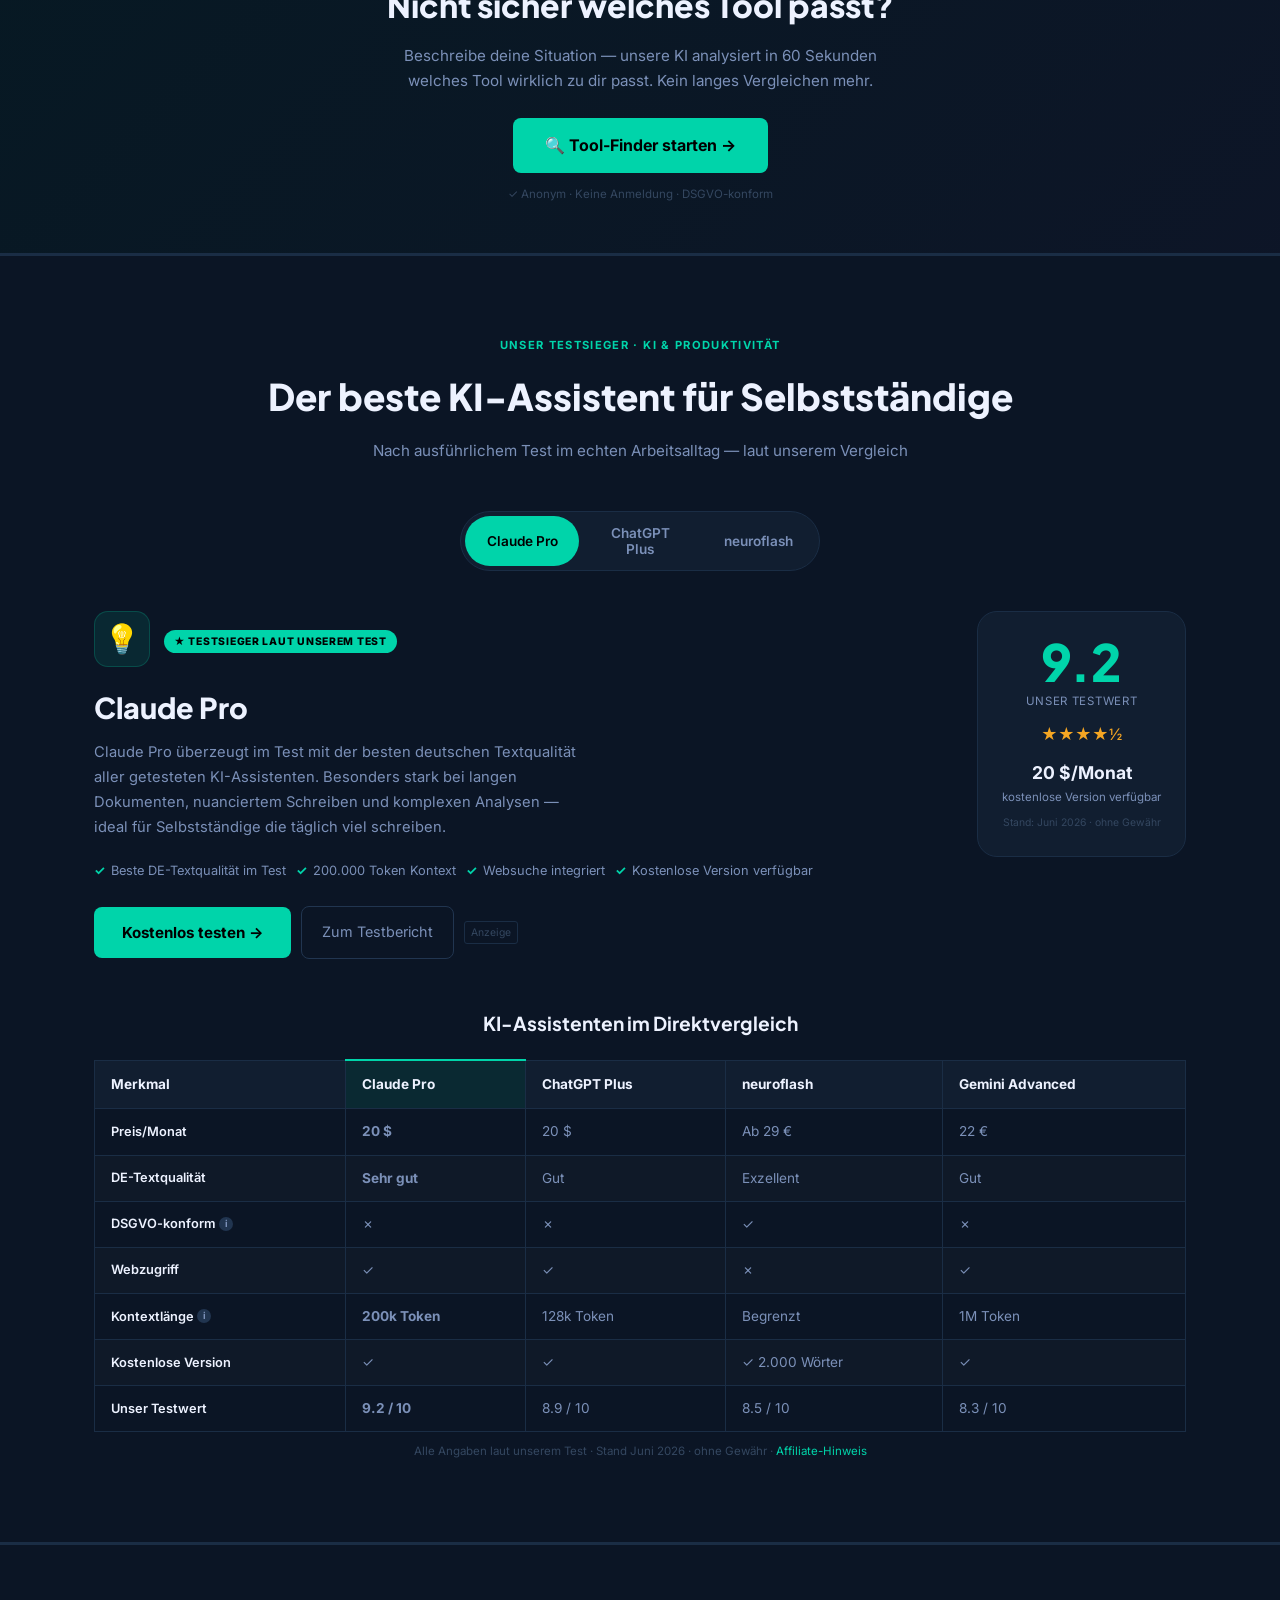
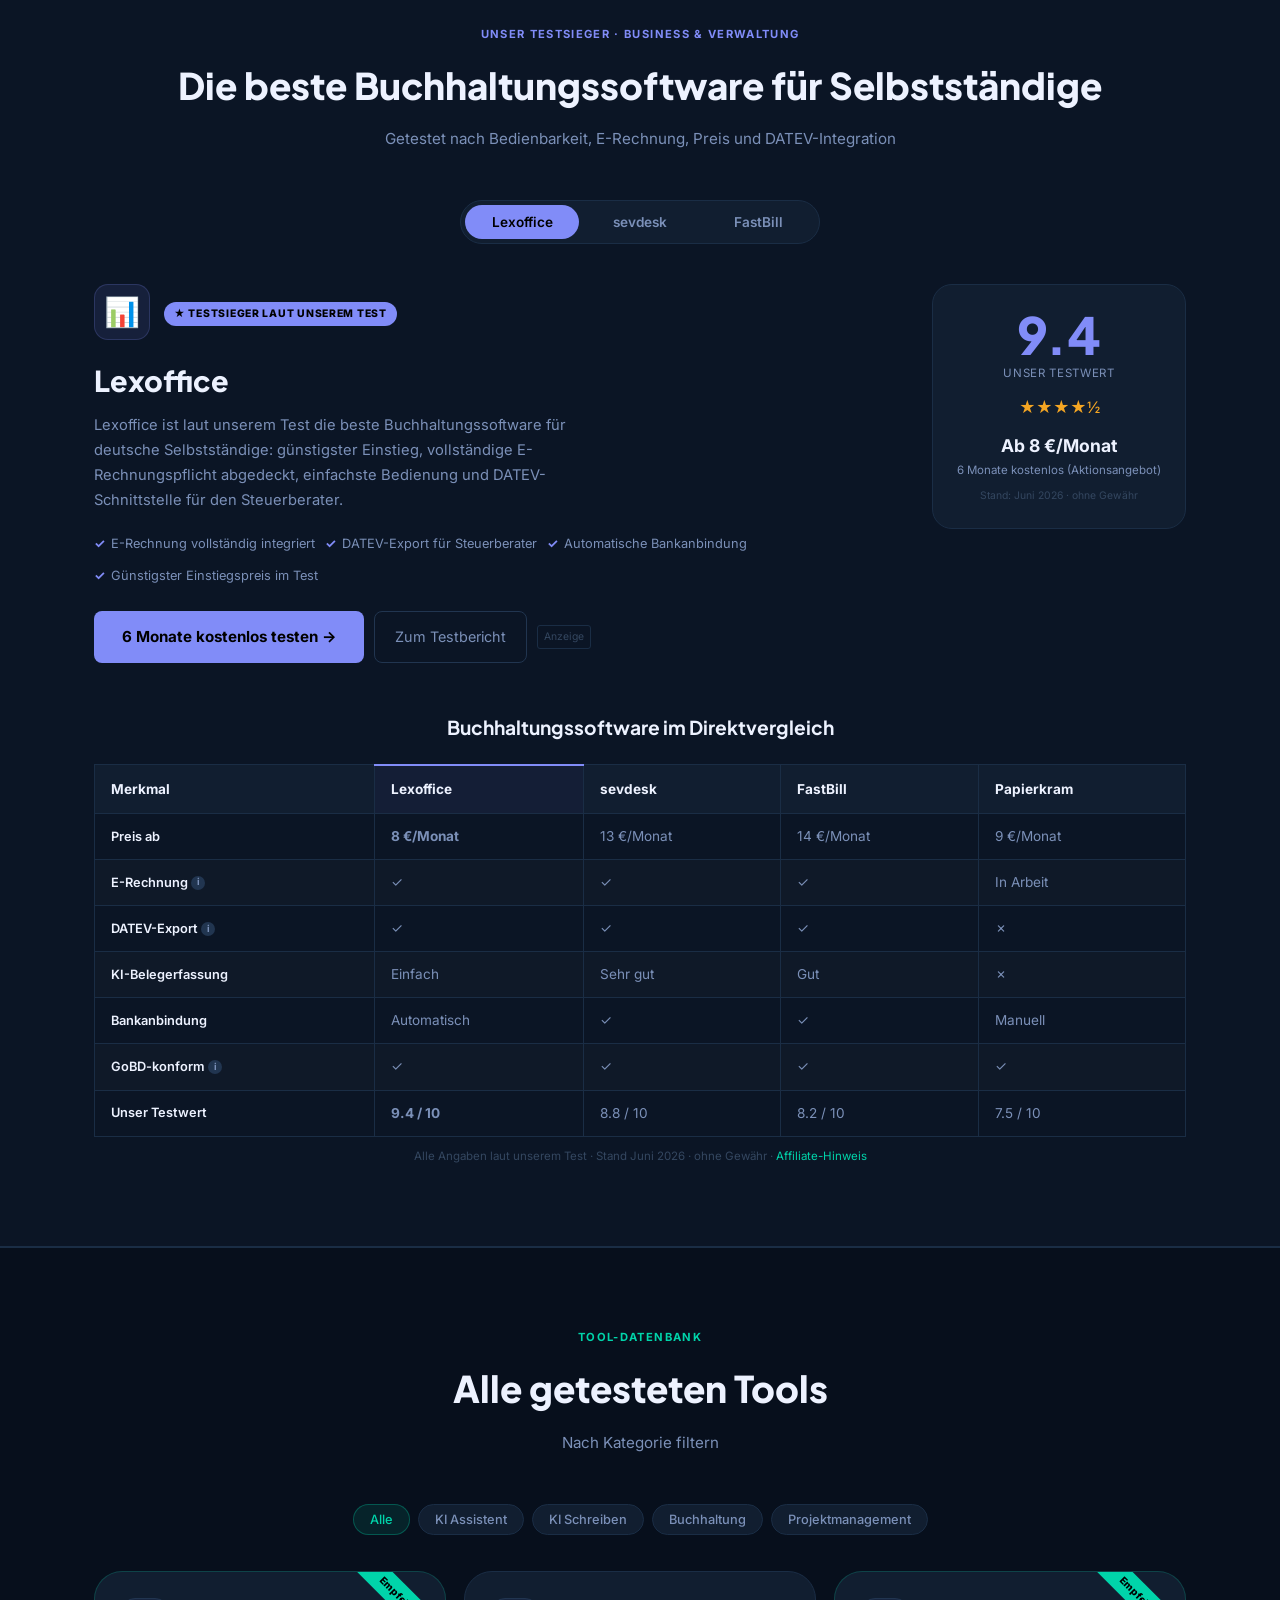
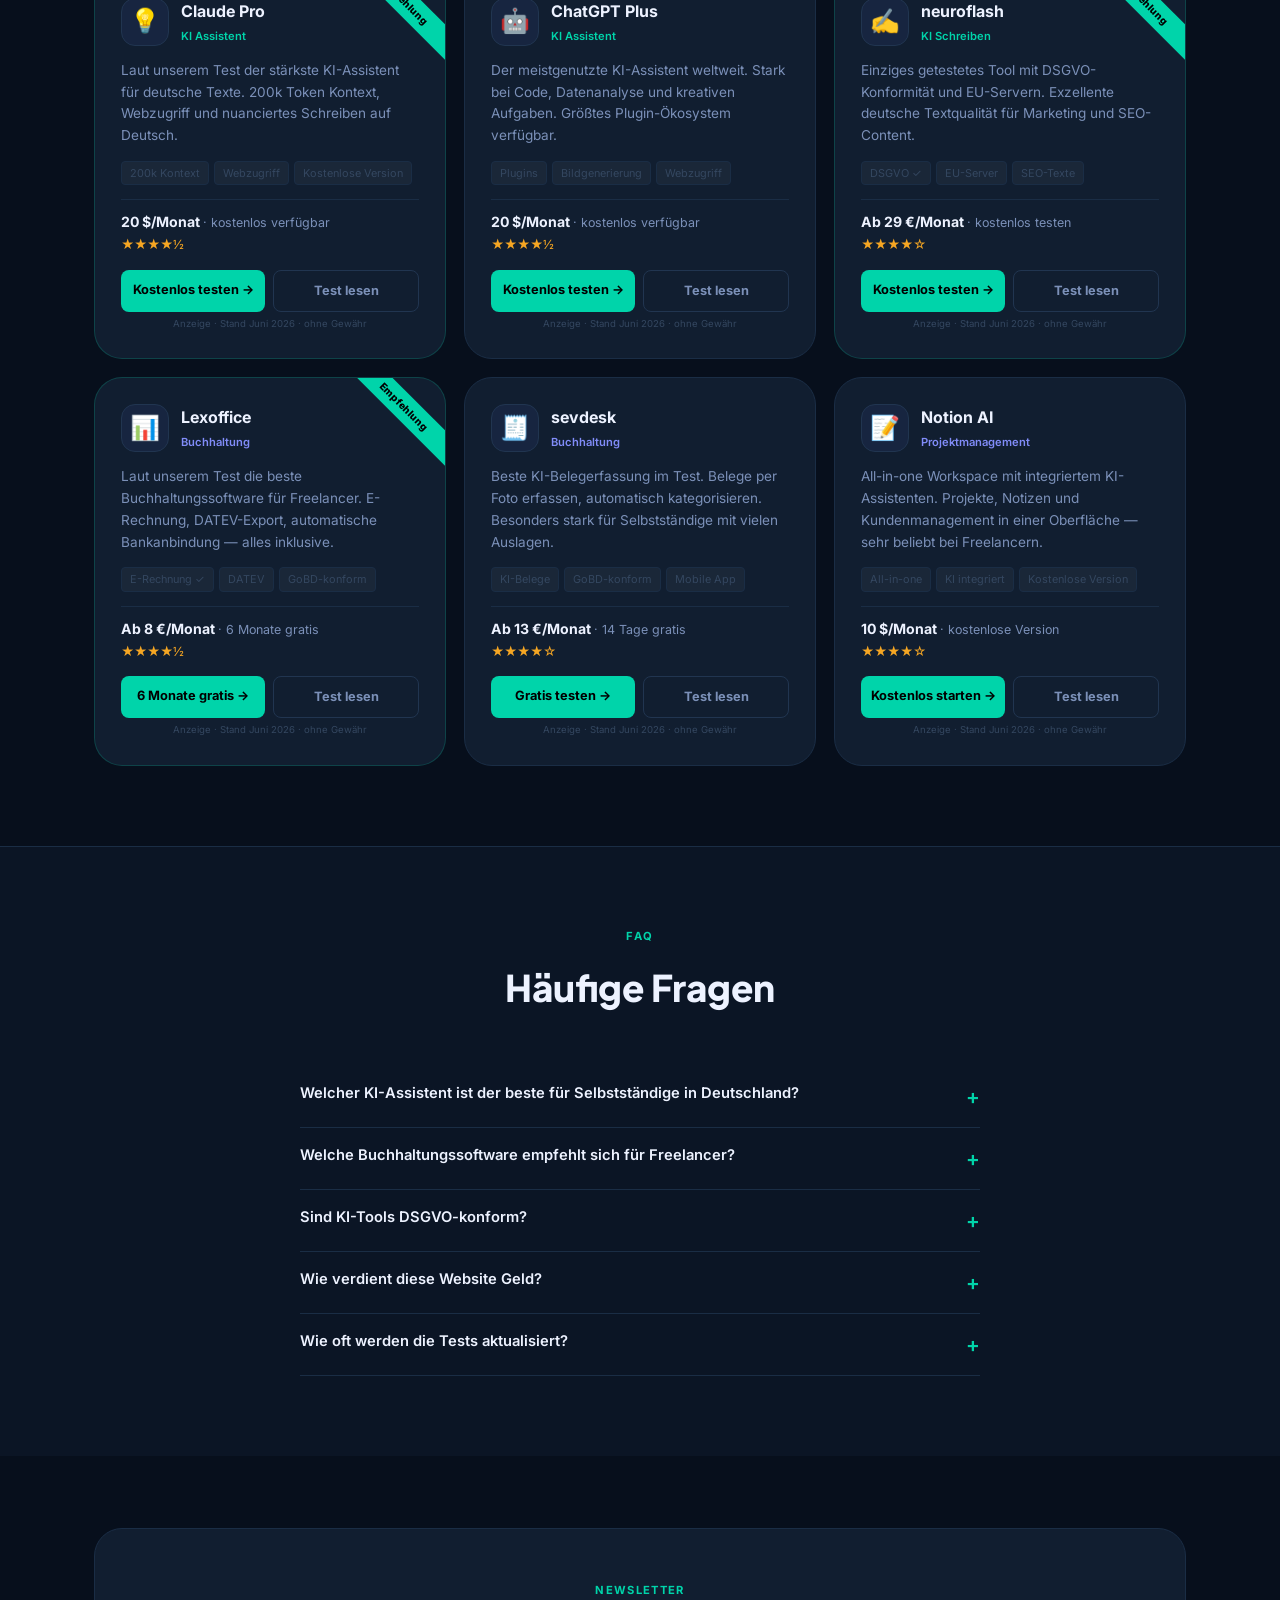
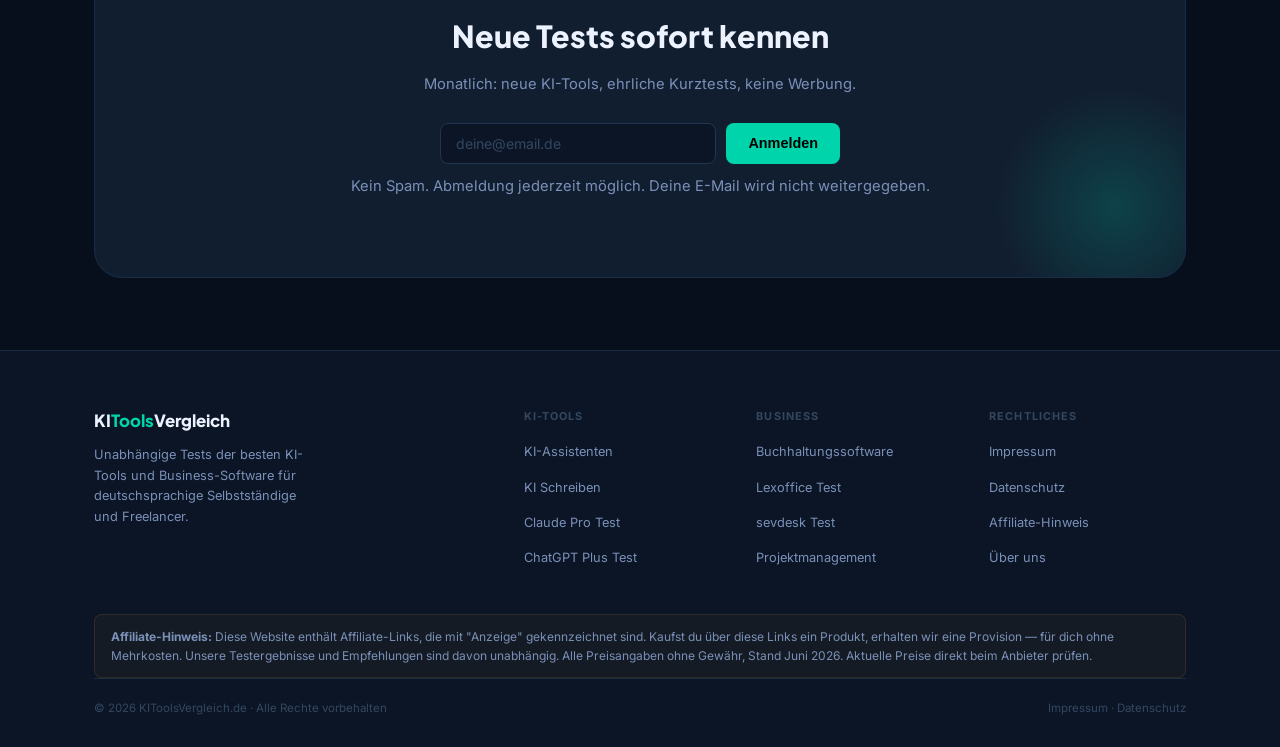
==== commit e177e7c4: "Add files via upload" ====
--- a/affiliate-site/index.html
+++ b/affiliate-site/index.html
@@ -3,589 +3,954 @@
 <head>
   <meta charset="UTF-8">
   <meta name="viewport" content="width=device-width, initial-scale=1.0">
-
-  <!-- SEO Meta Tags -->
-  <title>KI-Tools Vergleich 2026 – Die besten Tools für Selbstständige & Freelancer</title>
-  <meta name="description" content="Unabhängiger Vergleich der besten KI-Tools und SaaS-Software für deutschsprachige Selbstständige. Echte Tests, faire Bewertungen, aktuelle Preise.">
+  <title>Software-Vergleich für Selbstständige 2026 – KI-Tools & Business-Software</title>
+  <meta name="description" content="Unabhängige Tests der besten KI-Tools und Business-Software für deutschsprachige Selbstständige und Freelancer. Ehrliche Bewertungen, aktuelle Preise.">
   <meta name="robots" content="index, follow">
   <link rel="canonical" href="https://ki-tools-vergleich.de/">
-
-  <!-- Open Graph -->
-  <meta property="og:title" content="KI-Tools Vergleich 2026 – Für Selbstständige & Freelancer">
-  <meta property="og:description" content="Unabhängiger Vergleich der besten KI-Tools. Echte Tests, faire Bewertungen.">
+  <meta property="og:title" content="Software-Vergleich für Selbstständige 2026">
+  <meta property="og:description" content="Die besten KI-Tools und Business-Software für Selbstständige – unabhängig getestet.">
   <meta property="og:type" content="website">
-  <meta property="og:url" content="https://ki-tools-vergleich.de/">
-
-  <!-- Schema.org Structured Data -->
-  <script type="application/ld+json">
-  {
-    "@context": "https://schema.org",
-    "@type": "WebSite",
-    "name": "KI-Tools Vergleich",
-    "url": "https://ki-tools-vergleich.de",
-    "description": "Unabhängiger Vergleich der besten KI-Tools und SaaS-Software für deutschsprachige Selbstständige",
-    "potentialAction": {
-      "@type": "SearchAction",
-      "target": "https://ki-tools-vergleich.de/suche?q={search_term_string}",
-      "query-input": "required name=search_term_string"
-    }
-  }
-  </script>
-
-  <link rel="stylesheet" href="css/style.css">
+  <script type="application/ld+json">{"@context":"https://schema.org","@type":"WebSite","name":"KI-Tools Vergleich","url":"https://ki-tools-vergleich.de","description":"Unabhängige Tests der besten Software für Selbstständige"}</script>
+  <link rel="preconnect" href="https://fonts.googleapis.com">
+  <link rel="preconnect" href="https://fonts.gstatic.com" crossorigin>
+  <link href="https://fonts.googleapis.com/css2?family=Inter:wght@400;500;600;700&family=Plus+Jakarta+Sans:wght@700;800&display=swap" rel="stylesheet">
+<style>
+*,*::before,*::after{box-sizing:border-box;margin:0;padding:0}
+:root{
+  --bg:#070F1C;
+  --bg2:#0B1525;
+  --bg3:#0F1C30;
+  --card:#111E30;
+  --card2:#172540;
+  --border:#1A2D45;
+  --border2:#213550;
+  --cyan:#00D4AA;
+  --cyan-soft:rgba(0,212,170,.1);
+  --cyan-glow:rgba(0,212,170,.2);
+  --amber:#F5A623;
+  --green:#4ADE80;
+  --purple:#818CF8;
+  --t1:#EDF2FF;
+  --t2:#7B90B8;
+  --t3:#344760;
+  --fd:'Plus Jakarta Sans',sans-serif;
+  --fb:'Inter',sans-serif;
+  --r1:8px;--r2:14px;--r3:20px;--r4:28px;
+}
+html{scroll-behavior:smooth}
+body{font-family:var(--fb);background:var(--bg);color:var(--t1);line-height:1.7;-webkit-font-smoothing:antialiased;overflow-x:hidden}
+a{color:var(--cyan);text-decoration:none}
+.container{max-width:1140px;margin:0 auto;padding:0 24px}
+
+/* NAV */
+.nav{position:sticky;top:0;z-index:200;background:rgba(7,15,28,.9);backdrop-filter:blur(20px);border-bottom:1px solid var(--border)}
+.nav-inner{display:flex;align-items:center;justify-content:space-between;height:66px;gap:20px}
+.logo{font-family:var(--fb);font-size:1.15rem;font-weight:700;color:var(--t1)}
+.logo span{color:var(--cyan)}
+.nav-links{display:flex;gap:24px;list-style:none}
+.nav-links a{font-size:.85rem;font-weight:500;color:var(--t2);transition:color .15s}
+.nav-links a:hover{color:var(--t1)}
+.nav-cta{background:var(--cyan);color:#000;padding:8px 18px;border-radius:var(--r1);font-weight:700;font-size:.85rem;white-space:nowrap;transition:opacity .15s}
+.nav-cta:hover{opacity:.85;color:#000}
+
+/* STICKY BAR */
+.sticky-bar{position:fixed;bottom:0;left:0;right:0;z-index:150;background:rgba(7,15,28,.95);backdrop-filter:blur(16px);border-top:1px solid var(--border);padding:10px 24px;display:flex;align-items:center;justify-content:center;gap:20px;transform:translateY(100%);transition:transform .3s}
+.sticky-bar.show{transform:translateY(0)}
+.sticky-bar p{font-size:.82rem;color:var(--t2)}
+.sticky-bar p strong{color:var(--t1)}
+.sticky-bar a{background:var(--cyan);color:#000;padding:9px 20px;border-radius:var(--r1);font-weight:700;font-size:.85rem;white-space:nowrap}
+.sticky-bar .ad-label{font-size:.65rem;color:var(--t3);border:1px solid var(--border);padding:2px 6px;border-radius:3px}
+
+/* HERO */
+.hero{padding:88px 0 80px;text-align:center;position:relative;overflow:hidden}
+.hero-glow-1{position:absolute;top:-160px;left:50%;transform:translateX(-50%);width:800px;height:500px;background:radial-gradient(ellipse,rgba(0,212,170,.1) 0%,transparent 65%);pointer-events:none}
+.hero-glow-2{position:absolute;bottom:0;right:10%;width:400px;height:400px;background:radial-gradient(ellipse,rgba(129,140,248,.05) 0%,transparent 65%);pointer-events:none}
+
+.live-pill{display:inline-flex;align-items:center;gap:7px;background:var(--cyan-soft);border:1px solid rgba(0,212,170,.2);border-radius:100px;padding:5px 14px;font-size:.75rem;font-weight:600;color:var(--cyan);margin-bottom:28px}
+.live-dot{width:7px;height:7px;background:var(--green);border-radius:50%;animation:blink 2s infinite}
+@keyframes blink{0%,100%{opacity:1}50%{opacity:.3}}
+
+.hero h1{font-family:var(--fd);font-size:clamp(2rem,4.5vw,3.8rem);font-weight:800;line-height:1.2;max-width:820px;margin:0 auto 18px}
+.hero h1 em{font-style:normal;color:var(--cyan)}
+.hero-sub{font-size:1.05rem;color:var(--t2);max-width:520px;margin:0 auto 48px;line-height:1.7}
+
+/* WEGWEISER */
+.wegweiser{display:grid;grid-template-columns:1fr 1fr;gap:16px;max-width:720px;margin:0 auto 64px}
+.weg-card{background:var(--card);border:1px solid var(--border);border-radius:var(--r4);padding:32px 28px;text-align:left;cursor:pointer;transition:border-color .2s,transform .2s,box-shadow .2s;text-decoration:none;display:block}
+.weg-card:hover{border-color:var(--cyan);transform:translateY(-3px);box-shadow:0 12px 40px rgba(0,0,0,.3);color:var(--t1)}
+.weg-card.ki{border-top:3px solid var(--cyan)}
+.weg-card.biz{border-top:3px solid var(--purple)}
+.weg-emoji{font-size:2.2rem;margin-bottom:14px;display:block}
+.weg-title{font-family:var(--fb);font-size:1.2rem;font-weight:700;margin-bottom:8px;color:var(--t1)}
+.weg-desc{font-size:.85rem;color:var(--t2);line-height:1.6;margin-bottom:16px}
+.weg-tools{display:flex;flex-wrap:wrap;gap:6px;margin-bottom:18px}
+.weg-tag{font-size:.7rem;padding:3px 9px;border-radius:4px;font-weight:500}
+.weg-tag.cyan{background:rgba(0,212,170,.1);color:var(--cyan);border:1px solid rgba(0,212,170,.2)}
+.weg-tag.purple{background:rgba(129,140,248,.1);color:var(--purple);border:1px solid rgba(129,140,248,.2)}
+.weg-cta{font-size:.85rem;font-weight:700;display:flex;align-items:center;gap:6px}
+.weg-cta.cyan{color:var(--cyan)}
+.weg-cta.purple{color:var(--purple)}
+
+/* STATS */
+.stats-row{display:flex;justify-content:center;gap:0;border:1px solid var(--border);border-radius:var(--r2);overflow:hidden;max-width:580px;margin:0 auto}
+.stat{flex:1;padding:18px 12px;text-align:center;border-right:1px solid var(--border)}
+.stat:last-child{border-right:none}
+.stat-n{font-family:var(--fd);font-size:1.6rem;font-weight:800;line-height:1.2}
+.stat-l{font-size:.68rem;color:var(--t2);text-transform:uppercase;letter-spacing:.06em;margin-top:2px}
+
+/* SECTION */
+.section{padding:80px 0}
+.sec-header{text-align:center;margin-bottom:48px}
+.eyebrow{font-size:.7rem;font-weight:700;letter-spacing:.12em;text-transform:uppercase;color:var(--cyan);display:block;margin-bottom:10px}
+.eyebrow.purple{color:var(--purple)}
+.sec-header h2{font-family:var(--fd);font-size:clamp(1.5rem,3vw,2.3rem);font-weight:800}
+.sec-header p{color:var(--t2);margin-top:10px;font-size:.95rem}
+
+/* TESTSIEGER BLOCK */
+.winner{background:var(--bg2);border-top:1px solid var(--border);border-bottom:1px solid var(--border)}
+.winner-tabs{display:flex;gap:4px;justify-content:center;margin-bottom:40px;background:var(--card);border:1px solid var(--border);border-radius:100px;padding:4px;max-width:360px;margin:0 auto 40px}
+.winner-tab{flex:1;padding:9px 20px;border-radius:100px;font-size:.85rem;font-weight:600;cursor:pointer;text-align:center;transition:all .2s;color:var(--t2);border:none;background:none;font-family:var(--fb)}
+.winner-tab.active{background:var(--cyan);color:#000}
+.winner-tab.active.purple{background:var(--purple)}
+
+.winner-panel{display:none}
+.winner-panel.active{display:grid;grid-template-columns:1fr auto;gap:32px;align-items:start}
+.winner-top{display:flex;align-items:center;gap:14px;margin-bottom:16px}
+.winner-icon{width:56px;height:56px;border-radius:var(--r2);background:var(--cyan-soft);border:1px solid rgba(0,212,170,.2);display:flex;align-items:center;justify-content:center;font-size:1.8rem;flex-shrink:0}
+.winner-icon.purple{background:rgba(129,140,248,.1);border-color:rgba(129,140,248,.2)}
+.winner-badge{display:inline-flex;align-items:center;gap:5px;background:var(--cyan);color:#000;font-size:.65rem;font-weight:800;padding:3px 10px;border-radius:100px;text-transform:uppercase;letter-spacing:.07em}
+.winner-badge.purple{background:var(--purple)}
+.winner-title{font-family:var(--fd);font-size:clamp(1.4rem,3vw,1.8rem);font-weight:800;margin:10px 0 8px}
+.winner-desc{color:var(--t2);font-size:.92rem;margin-bottom:20px;max-width:500px;line-height:1.7}
+.winner-feats{display:flex;gap:10px;flex-wrap:wrap;margin-bottom:24px}
+.winner-feat{display:flex;align-items:center;gap:6px;font-size:.8rem;color:var(--t2)}
+.winner-feat::before{content:'✓';color:var(--cyan);font-weight:700}
+.winner-feat.purple::before{color:var(--purple)}
+.winner-cta-wrap{display:flex;gap:10px;align-items:center;flex-wrap:wrap}
+.btn-win{background:var(--cyan);color:#000;padding:13px 28px;border-radius:var(--r1);font-weight:700;font-size:.95rem;transition:opacity .15s,transform .15s;display:inline-flex;align-items:center;gap:8px}
+.btn-win:hover{opacity:.85;transform:translateY(-1px);color:#000}
+.btn-win.purple{background:var(--purple)}
+.btn-ghost{background:transparent;border:1px solid var(--border2);color:var(--t2);padding:13px 20px;border-radius:var(--r1);font-size:.9rem;transition:all .15s}
+.btn-ghost:hover{border-color:var(--t2);color:var(--t1)}
+.ad-tag{font-size:.65rem;color:var(--t3);border:1px solid var(--border);padding:2px 6px;border-radius:3px;white-space:nowrap}
+
+.winner-score{background:var(--card);border:1px solid var(--border);border-radius:var(--r3);padding:24px;min-width:200px;text-align:center}
+.score-num{font-family:var(--fd);font-size:3.2rem;font-weight:800;color:var(--cyan);line-height:1}
+.score-num.purple{color:var(--purple)}
+.score-label{font-size:.72rem;color:var(--t2);margin-top:4px;text-transform:uppercase;letter-spacing:.06em}
+.score-stars{color:var(--amber);font-size:1rem;margin:10px 0}
+.score-price{font-size:1.1rem;font-weight:700;color:var(--t1);margin-top:10px}
+.score-price-sub{font-size:.72rem;color:var(--t2)}
+.score-disclaimer{font-size:.65rem;color:var(--t3);margin-top:6px}
+
+/* VERGLEICH TABLE */
+.tbl-wrap{overflow-x:auto}
+.tbl{width:100%;border-collapse:collapse;font-size:.85rem;min-width:640px}
+.tbl th{background:var(--card);border:1px solid var(--border);padding:12px 16px;text-align:left;font-family:var(--fb);font-weight:700;font-size:.85rem}
+.tbl th.hi{background:var(--cyan-soft);border-top:2px solid var(--cyan)}
+.tbl th.hi-p{background:rgba(129,140,248,.08);border-top:2px solid var(--purple)}
+.tbl td{border:1px solid var(--border);padding:11px 16px;color:var(--t2);vertical-align:middle}
+.tbl tr:nth-child(even) td{background:rgba(255,255,255,.015)}
+.tbl tr:hover td{background:var(--cyan-soft)}
+.tbl .fn{font-weight:600;color:var(--t1);font-size:.8rem}
+.yes{color:var(--cyan)}
+.no{color:var(--t3)}
+.ok{color:var(--amber)}
+.best{color:var(--cyan);font-weight:700}
+.best-p{color:var(--purple);font-weight:700}
+
+/* TOOL CARDS */
+.filter-bar{display:flex;gap:8px;flex-wrap:wrap;justify-content:center;margin-bottom:36px}
+.fbtn{background:var(--card);border:1px solid var(--border);color:var(--t2);padding:7px 16px;border-radius:100px;font-size:.8rem;font-weight:500;cursor:pointer;transition:all .2s;font-family:var(--fb)}
+.fbtn:hover,.fbtn.on{background:var(--cyan-soft);border-color:rgba(0,212,170,.3);color:var(--cyan)}
+
+.grid{display:grid;grid-template-columns:repeat(auto-fill,minmax(330px,1fr));gap:18px}
+.card{background:var(--card);border:1px solid var(--border);border-radius:var(--r4);padding:26px;display:flex;flex-direction:column;gap:14px;transition:transform .2s,border-color .2s,box-shadow .2s;position:relative;overflow:hidden}
+.card:hover{transform:translateY(-3px);border-color:var(--border2);box-shadow:0 12px 40px rgba(0,0,0,.25)}
+.card.top-pick{border-color:rgba(0,212,170,.2)}
+.card.top-pick::after{content:'Empfehlung';position:absolute;top:16px;right:-32px;background:var(--cyan);color:#000;font-size:.62rem;font-weight:800;padding:4px 42px;transform:rotate(45deg);letter-spacing:.05em}
+
+.card-head{display:flex;align-items:center;gap:12px}
+.card-ico{width:48px;height:48px;border-radius:var(--r2);background:var(--card2);border:1px solid var(--border2);display:flex;align-items:center;justify-content:center;font-size:1.5rem;flex-shrink:0}
+.card-name{font-family:var(--fb);font-size:1rem;font-weight:700}
+.card-cat{font-size:.7rem;color:var(--cyan);font-weight:600;margin-top:2px}
+.card-cat.purple{color:var(--purple)}
+
+.card-desc{font-size:.85rem;color:var(--t2);line-height:1.6;flex:1}
+.card-tags{display:flex;gap:5px;flex-wrap:wrap}
+.ctag{background:rgba(255,255,255,.04);border:1px solid var(--border);border-radius:4px;padding:2px 8px;font-size:.68rem;color:var(--t3)}
+
+.card-foot{display:flex;align-items:center;justify-content:space-between;padding-top:10px;border-top:1px solid var(--border)}
+.card-price{font-size:.88rem;font-weight:700}
+.card-price span{font-weight:400;color:var(--t2);font-size:.78rem}
+.card-stars{color:var(--amber);font-size:.8rem}
+
+.card-btns{display:flex;gap:8px}
+.cbtn{flex:1;text-align:center;padding:9px 8px;border-radius:var(--r1);font-size:.8rem;font-weight:700;transition:all .2s}
+.cbtn.p{background:var(--cyan);color:#000}
+.cbtn.p:hover{opacity:.85;color:#000}
+.cbtn.s{background:transparent;border:1px solid var(--border2);color:var(--t2)}
+.cbtn.s:hover{border-color:var(--t2);color:var(--t1)}
+.cbtn-wrap{display:flex;flex-direction:column;gap:4px}
+.cbtn-adlabel{font-size:.6rem;color:var(--t3);text-align:center}
+
+/* FAQ */
+.faq-wrap{max-width:680px;margin:0 auto}
+.faq-item{border-bottom:1px solid var(--border)}
+.faq-q{width:100%;background:none;border:none;color:var(--t1);font-family:var(--fb);font-size:.92rem;font-weight:600;text-align:left;padding:18px 0;cursor:pointer;display:flex;justify-content:space-between;gap:16px}
+.faq-q::after{content:'+';font-size:1.3rem;color:var(--cyan);flex-shrink:0;transition:transform .2s}
+.faq-item.open .faq-q::after{transform:rotate(45deg)}
+.faq-a{font-size:.87rem;color:var(--t2);padding-bottom:18px;display:none;line-height:1.7}
+.faq-item.open .faq-a{display:block}
+
+/* NEWSLETTER */
+.nl{background:var(--card);border:1px solid var(--border);border-radius:var(--r4);padding:52px 44px;text-align:center;margin:72px 0;position:relative;overflow:hidden}
+.nl::after{content:'';position:absolute;bottom:-60px;right:-60px;width:260px;height:260px;background:radial-gradient(circle,var(--cyan-glow) 0%,transparent 65%);pointer-events:none}
+.nl h2{font-family:var(--fd);font-size:1.9rem;font-weight:800;margin-bottom:10px}
+.nl p{color:var(--t2);margin-bottom:26px;font-size:.92rem}
+.nl-form{display:flex;gap:10px;max-width:400px;margin:0 auto;flex-wrap:wrap;justify-content:center}
+.nl-form input{flex:1;min-width:190px;background:var(--bg2);border:1px solid var(--border2);border-radius:var(--r1);color:var(--t1);padding:11px 15px;font-size:.88rem;font-family:var(--fb);outline:none;transition:border-color .2s}
+.nl-form input:focus{border-color:var(--cyan)}
+.nl-form input::placeholder{color:var(--t3)}
+.nl-hint{font-size:.72rem;color:var(--t3);margin-top:10px}
+
+/* FOOTER */
+.footer{background:var(--bg2);border-top:1px solid var(--border);padding:56px 0 28px}
+.footer-grid{display:grid;grid-template-columns:2fr 1fr 1fr 1fr;gap:36px;margin-bottom:44px}
+.f-logo{font-family:var(--fd);font-size:1.05rem;font-weight:800;color:var(--t1);margin-bottom:10px;display:block}
+.f-logo span{color:var(--cyan)}
+.f-desc{font-size:.8rem;color:var(--t2);max-width:220px;line-height:1.6}
+.f-col h4{font-size:.68rem;font-weight:700;letter-spacing:.1em;text-transform:uppercase;color:var(--t3);margin-bottom:12px}
+.f-col ul{list-style:none;display:flex;flex-direction:column;gap:8px}
+.f-col a{font-size:.8rem;color:var(--t2);transition:color .15s}
+.f-col a:hover{color:var(--t1)}
+.f-bottom{border-top:1px solid var(--border);padding-top:20px;display:flex;justify-content:space-between;align-items:center;flex-wrap:wrap;gap:10px;font-size:.72rem;color:var(--t3)}
+.disclaimer{background:rgba(245,166,35,.04);border:1px solid rgba(245,166,35,.12);border-radius:var(--r1);padding:12px 16px;font-size:.75rem;color:var(--t2);margin-top:24px;line-height:1.6}
+
+/* TOOLTIPS */
+.tip{position:relative;display:inline-flex;align-items:center;gap:3px;cursor:help}
+.tip-icon{width:14px;height:14px;border-radius:50%;background:var(--border2);color:var(--t2);font-size:.6rem;font-weight:700;display:inline-flex;align-items:center;justify-content:center;flex-shrink:0;transition:background .2s}
+.tip:hover .tip-icon{background:var(--cyan);color:#000}
+.tip-box{position:absolute;bottom:calc(100% + 8px);left:50%;transform:translateX(-50%);background:#1a2d45;border:1px solid var(--border2);border-radius:var(--r1);padding:10px 14px;font-size:.75rem;color:var(--t1);line-height:1.5;width:220px;pointer-events:none;opacity:0;transition:opacity .15s;z-index:100;font-family:var(--fb);font-weight:400;box-shadow:0 8px 24px rgba(0,0,0,.4)}
+.tip:hover .tip-box{opacity:1}
+.tip-box::after{content:'';position:absolute;top:100%;left:50%;transform:translateX(-50%);border:5px solid transparent;border-top-color:#1a2d45}
+
+/* UTILS */
+.hidden{display:none!important}
+.sep{border:none;border-top:1px solid var(--border);margin:0}
+
+
+/* ── Tablet Landscape & kleine Desktops (max 1024px) ── */
+@media(max-width:1024px){
+  .container{padding:0 20px}
+  .grid{grid-template-columns:repeat(auto-fill,minmax(280px,1fr))}
+  .footer-grid{grid-template-columns:2fr 1fr 1fr}
+}
+
+/* ── Tablet Portrait (max 860px) ── */
+@media(max-width:860px){
+  .nav-links{display:none}
+  .wegweiser{grid-template-columns:1fr 1fr}
+  .winner-panel.active{grid-template-columns:1fr}
+  .winner-score{display:none}
+  .footer-grid{grid-template-columns:1fr 1fr}
+  .hero{padding:72px 0 60px}
+  .section{padding:64px 0}
+  .qc-grid{grid-template-columns:repeat(2,1fr)}
+  .tbl{font-size:.8rem}
+  .tbl th,.tbl td{padding:9px 12px}
+}
+
+/* ── Großes Handy / kleines Tablet (max 640px) ── */
+@media(max-width:640px){
+  .wegweiser{grid-template-columns:1fr}
+  .grid{grid-template-columns:1fr}
+  .stats-row{flex-direction:column;max-width:100%}
+  .stat{border-right:none;border-bottom:1px solid var(--border)}
+  .stat:last-child{border-bottom:none}
+  .winner-tabs{max-width:100%}
+  .nl{padding:36px 20px}
+  .footer-grid{grid-template-columns:1fr 1fr}
+  .hero-sub{font-size:.95rem}
+  .weg-card{padding:24px 20px}
+}
+
+/* ── Handy Portrait (max 480px) ── */
+@media(max-width:480px){
+  .hero{padding:52px 0 44px}
+  .container{padding:0 16px}
+  .section{padding:52px 0}
+  .footer-grid{grid-template-columns:1fr}
+  .nl{padding:28px 16px}
+  .nl h2{font-size:1.5rem}
+  .sticky-bar{flex-direction:column;gap:8px;padding:12px 16px;text-align:center}
+  .sticky-bar p{font-size:.78rem}
+  .winner-cta-wrap{flex-direction:column;align-items:flex-start}
+  .btn-win,.btn-ghost{width:100%;text-align:center;justify-content:center}
+  .card-btns{flex-direction:column}
+  .cbtn{text-align:center}
+  .filter-bar{gap:6px}
+  .fbtn{padding:6px 12px;font-size:.75rem}
+  .faq-q{font-size:.85rem}
+  .nav-cta{padding:7px 14px;font-size:.8rem}
+  .logo{font-size:1rem}
+}
+</style>
 </head>
 <body>
 
-<!-- ══════════════════════════════════════
-     NAVIGATION
-══════════════════════════════════════ -->
-<nav class="nav" role="navigation" aria-label="Hauptnavigation">
+<!-- STICKY BAR -->
+<div class="sticky-bar" id="sbar">
+  <p><strong>Unser Testsieger Buchhaltung:</strong> Lexoffice — aktuell 6 Monate kostenlos</p>
+  <span class="ad-label">Anzeige</span>
+  <a href="https://lexoffice.de" target="_blank" rel="noopener sponsored" data-aff="sticky">Jetzt testen →</a>
+</div>
+
+<!-- NAV -->
+<nav class="nav">
   <div class="container nav-inner">
-    <a href="/" class="nav-logo">KI<span>Tools</span>Vergleich</a>
+    <a href="/" class="logo">KI<span>Tools</span>Vergleich</a>
     <ul class="nav-links">
-      <li><a href="#tools">Alle Tools</a></li>
-      <li><a href="#vergleich">Vergleich</a></li>
-      <li><a href="pages/buchhaltung.html">Buchhaltung</a></li>
-      <li><a href="pages/ki-schreiben.html">KI Schreiben</a></li>
+      <li><a href="#ki">KI-Tools</a></li>
+      <li><a href="#business">Business-Software</a></li>
+      <li><a href="#alle-tools">Alle Tools</a></li>
       <li><a href="#faq">FAQ</a></li>
     </ul>
-    <a href="#tools" class="nav-cta">Tool finden →</a>
+    <a href="#wegweiser" class="nav-cta">Tool finden →</a>
   </div>
 </nav>
 
-<!-- ══════════════════════════════════════
-     HERO
-══════════════════════════════════════ -->
+<!-- HERO -->
 <header class="hero">
+  <div class="hero-glow-1"></div>
+  <div class="hero-glow-2"></div>
   <div class="container">
-    <div class="hero-badge">
-      <span>★</span> Unabhängig getestet · Keine bezahlten Platzierungen
-    </div>
-    <h1>Die besten <em>KI-Tools</em> für<br>Selbstständige in Deutschland</h1>
-    <p class="hero-sub">
-      Wir testen KI-Tools und SaaS-Software ehrlich – damit du weißt,
-      was wirklich funktioniert und was sein Geld wert ist.
-    </p>
-    <div class="hero-actions">
-      <a href="#tools" class="btn-primary">Tools entdecken</a>
-      <a href="#vergleich" class="btn-secondary">Direktvergleich →</a>
-    </div>
-
-    <div class="hero-stats">
-      <div>
-        <div class="hero-stat-num">47+</div>
-        <div class="hero-stat-label">getestete Tools</div>
-      </div>
-      <div>
-        <div class="hero-stat-num">12.000+</div>
-        <div class="hero-stat-label">monatliche Leser</div>
-      </div>
-      <div>
-        <div class="hero-stat-num">100%</div>
-        <div class="hero-stat-label">unabhängige Tests</div>
-      </div>
-      <div>
-        <div class="hero-stat-num">2026</div>
-        <div class="hero-stat-label">aktuell gehalten</div>
-      </div>
+    <div class="live-pill">
+      <span class="live-dot"></span>
+      Laufend aktualisiert · Stand Juni 2026
+    </div>
+    <h1>Die besten Tools für<br><em>Selbstständige</em> in Deutschland</h1>
+    <p class="hero-sub">KI-Assistenten, Buchhaltung, Projektmanagement — wir testen die wichtigste Software für Freelancer und Selbstständige ehrlich und unabhängig.</p>
+
+    <div class="stats-row">
+      <div class="stat"><div class="stat-n">47+</div><div class="stat-l">Getestete Tools</div></div>
+      <div class="stat"><div class="stat-n">100%</div><div class="stat-l">Unabhängig</div></div>
+      <div class="stat"><div class="stat-n">Seit 2024</div><div class="stat-l">Im Einsatz geprüft</div></div>
     </div>
   </div>
 </header>
 
-<!-- ══════════════════════════════════════
-     TOP PICKS
-══════════════════════════════════════ -->
-<section class="top-picks section">
+<!-- WEGWEISER -->
+<section class="section" id="wegweiser" style="padding-top:48px;padding-bottom:64px">
   <div class="container">
-    <div class="section-header">
-      <span class="eyebrow">Unsere Empfehlungen</span>
-      <h2>Die 3 besten Tools für jeden Anwendungsfall</h2>
-      <p>Basierend auf echten Tests mit deutschsprachigen Selbstständigen</p>
-    </div>
-
-    <div class="top-picks-grid">
-      <article class="pick-card">
-        <div class="pick-num">01</div>
-        <div class="tool-icon">✍️</div>
-        <h3>Bestes KI-Schreibtool</h3>
-        <p>Für Freelancer die regelmäßig Texte, E-Mails und Content erstellen müssen.</p>
-        <a href="pages/ki-schreiben.html" class="btn-card-primary" style="margin-top:8px;">Zum Vergleich →</a>
-      </article>
-
-      <article class="pick-card">
-        <div class="pick-num">02</div>
-        <div class="tool-icon">📊</div>
-        <h3>Beste Buchhaltungssoftware</h3>
-        <p>Für Selbstständige die DSGVO-konform und einfach abrechnen wollen.</p>
-        <a href="pages/buchhaltung.html" class="btn-card-primary" style="margin-top:8px;">Zum Vergleich →</a>
-      </article>
-
-      <article class="pick-card">
-        <div class="pick-num">03</div>
-        <div class="tool-icon">🤖</div>
-        <h3>Bester KI-Assistent</h3>
-        <p>Für Selbstständige die Routineaufgaben automatisieren und Zeit sparen wollen.</p>
-        <a href="pages/ki-assistenten.html" class="btn-card-primary" style="margin-top:8px;">Zum Vergleich →</a>
-      </article>
+    <div class="sec-header">
+      <span class="eyebrow">Was brauchst du heute?</span>
+      <h2>Wähle deinen Bereich</h2>
+      <p>Direkt zu den relevanten Tests und Vergleichen</p>
+    </div>
+    <div class="wegweiser">
+      <a href="#ki" class="weg-card ki">
+        <span class="weg-emoji">🤖</span>
+        <div class="weg-title">KI & Produktivität</div>
+        <p class="weg-desc">KI-Assistenten, Schreibtools und Automatisierung — damit erledigst du Texte, E-Mails und Routineaufgaben in einem Bruchteil der Zeit.</p>
+        <div class="weg-tools">
+          <span class="weg-tag cyan">ChatGPT Plus</span>
+          <span class="weg-tag cyan">Claude Pro</span>
+          <span class="weg-tag cyan">neuroflash</span>
+          <span class="weg-tag cyan">Gemini</span>
+        </div>
+        <div class="weg-cta cyan">Zu den KI-Tests → </div>
+      </a>
+      <a href="#business" class="weg-card biz">
+        <span class="weg-emoji">📊</span>
+        <div class="weg-title">Business & Verwaltung</div>
+        <p class="weg-desc">Buchhaltung, Rechnungen, Projektmanagement — die Software die du für den reibungslosen Geschäftsbetrieb als Selbstständiger brauchst.</p>
+        <div class="weg-tools">
+          <span class="weg-tag purple">Lexoffice</span>
+          <span class="weg-tag purple">sevdesk</span>
+          <span class="weg-tag purple">Notion</span>
+          <span class="weg-tag purple">FastBill</span>
+        </div>
+        <div class="weg-cta purple">Zu den Business-Tests →</div>
+      </a>
     </div>
   </div>
 </section>
 
-<!-- ══════════════════════════════════════
-     TOOLS ÜBERSICHT
-══════════════════════════════════════ -->
-<section class="section" id="tools">
-  <div class="container">
-    <div class="section-header">
-      <span class="eyebrow">Tool-Datenbank</span>
-      <h2>Alle getesteten KI-Tools im Überblick</h2>
-      <p>Klicke auf eine Kategorie um zu filtern</p>
-    </div>
-
-    <!-- Filter -->
-    <div class="filter-bar" role="toolbar" aria-label="Kategoriefilter">
-      <button class="filter-btn active" data-filter="all">Alle Tools</button>
-      <button class="filter-btn" data-filter="ki-schreiben">KI Schreiben</button>
-      <button class="filter-btn" data-filter="ki-assistent">KI Assistent</button>
-      <button class="filter-btn" data-filter="buchhaltung">Buchhaltung</button>
-      <button class="filter-btn" data-filter="projektmanagement">Projektmanagement</button>
-      <button class="filter-btn" data-filter="design">Design</button>
-    </div>
-
-    <!-- Tool Cards -->
-    <div class="tools-grid">
-
-      <!-- ChatGPT Plus -->
-      <article class="tool-card featured" data-category="ki-assistent"
-               itemscope itemtype="https://schema.org/SoftwareApplication">
-        <div class="tool-header">
-          <div class="tool-icon">🤖</div>
-          <div>
-            <div class="tool-name" itemprop="name">ChatGPT Plus</div>
-            <div class="tool-category">KI Assistent</div>
-          </div>
-        </div>
-        <p class="tool-desc" itemprop="description">
-          Der leistungsstärkste KI-Assistent für Texte, Code, Analysen und Automatisierung.
-          GPT-4o mit Webzugriff und Plugin-Ökosystem.
-        </p>
-        <div class="tool-tags">
-          <span class="tag">DSGVO-beachten</span>
-          <span class="tag">Englisch-fokussiert</span>
-          <span class="tag">API verfügbar</span>
-        </div>
-        <div class="tool-meta">
-          <div class="tool-price">20 $/Monat <span>· kostenlose Version</span></div>
-          <div class="stars" aria-label="4.5 von 5 Sternen">★★★★½</div>
-        </div>
-        <div class="tool-cta">
-          <a href="https://chat.openai.com" target="_blank" rel="noopener sponsored"
-             class="btn-card-primary" data-affiliate="chatgpt-plus">
-            Jetzt testen →
-          </a>
-          <a href="pages/chatgpt-plus-test.html" class="btn-card-secondary">Test lesen</a>
-        </div>
-      </article>
-
-      <!-- Claude Pro -->
-      <article class="tool-card" data-category="ki-assistent"
-               itemscope itemtype="https://schema.org/SoftwareApplication">
-        <div class="tool-header">
-          <div class="tool-icon">💡</div>
-          <div>
-            <div class="tool-name" itemprop="name">Claude Pro</div>
-            <div class="tool-category">KI Assistent</div>
-          </div>
-        </div>
-        <p class="tool-desc" itemprop="description">
-          Anthropics KI überzeugt mit besonders langen Texten, nuanciertem Schreiben
-          und komplexen Analysen. Ideal für tiefgründige Aufgaben.
-        </p>
-        <div class="tool-tags">
-          <span class="tag">Langer Kontext</span>
-          <span class="tag">Nuanciertes Schreiben</span>
-          <span class="tag">Sicher</span>
-        </div>
-        <div class="tool-meta">
-          <div class="tool-price">20 $/Monat <span>· kostenlose Version</span></div>
-          <div class="stars" aria-label="4.5 von 5 Sternen">★★★★½</div>
-        </div>
-        <div class="tool-cta">
-          <a href="https://claude.ai" target="_blank" rel="noopener sponsored"
-             class="btn-card-primary" data-affiliate="claude-pro">
-            Jetzt testen →
-          </a>
-          <a href="pages/claude-pro-test.html" class="btn-card-secondary">Test lesen</a>
-        </div>
-      </article>
-
-      <!-- Neuroflash -->
-      <article class="tool-card featured" data-category="ki-schreiben"
-               itemscope itemtype="https://schema.org/SoftwareApplication">
-        <div class="tool-header">
-          <div class="tool-icon">✍️</div>
-          <div>
-            <div class="tool-name" itemprop="name">neuroflash</div>
-            <div class="tool-category">KI Schreiben</div>
-          </div>
-        </div>
-        <p class="tool-desc" itemprop="description">
-          Das beste KI-Schreibtool für den deutschen Markt. Speziell auf deutsche
-          Textqualität optimiert – ideal für Marketing, Blog und Social Media.
-        </p>
-        <div class="tool-tags">
-          <span class="tag">Deutsches Unternehmen</span>
-          <span class="tag">DSGVO-konform</span>
-          <span class="tag">SEO-Texte</span>
-        </div>
-        <div class="tool-meta">
-          <div class="tool-price">Ab 29 €/Monat <span>· kostenlos testen</span></div>
-          <div class="stars" aria-label="4 von 5 Sternen">★★★★☆</div>
-        </div>
-        <div class="tool-cta">
-          <a href="https://neuroflash.com" target="_blank" rel="noopener sponsored"
-             class="btn-card-primary" data-affiliate="neuroflash">
-            Kostenlos testen →
-          </a>
-          <a href="pages/neuroflash-test.html" class="btn-card-secondary">Test lesen</a>
-        </div>
-      </article>
-
-      <!-- Lexoffice -->
-      <article class="tool-card featured" data-category="buchhaltung"
-               itemscope itemtype="https://schema.org/SoftwareApplication">
-        <div class="tool-header">
-          <div class="tool-icon">📊</div>
-          <div>
-            <div class="tool-name" itemprop="name">Lexoffice</div>
-            <div class="tool-category">Buchhaltung</div>
-          </div>
-        </div>
-        <p class="tool-desc" itemprop="description">
-          Marktführer für Buchhaltung bei Selbstständigen in Deutschland. E-Rechnung,
-          DATEV-Export, automatische Bankanbindung – alles in einer App.
-        </p>
-        <div class="tool-tags">
-          <span class="tag">E-Rechnung ready</span>
-          <span class="tag">DATEV-Export</span>
-          <span class="tag">Deutsches Recht</span>
-        </div>
-        <div class="tool-meta">
-          <div class="tool-price">Ab 8 €/Monat <span>· 6 Monate gratis</span></div>
-          <div class="stars" aria-label="4.5 von 5 Sternen">★★★★½</div>
-        </div>
-        <div class="tool-cta">
-          <a href="https://lexoffice.de" target="_blank" rel="noopener sponsored"
-             class="btn-card-primary" data-affiliate="lexoffice">
-            6 Monate gratis →
-          </a>
-          <a href="pages/lexoffice-test.html" class="btn-card-secondary">Test lesen</a>
-        </div>
-      </article>
-
-      <!-- sevdesk -->
-      <article class="tool-card" data-category="buchhaltung"
-               itemscope itemtype="https://schema.org/SoftwareApplication">
-        <div class="tool-header">
-          <div class="tool-icon">🧾</div>
-          <div>
-            <div class="tool-name" itemprop="name">sevdesk</div>
-            <div class="tool-category">Buchhaltung</div>
-          </div>
-        </div>
-        <p class="tool-desc" itemprop="description">
-          Flexible Buchhaltungssoftware mit KI-Belegerfassung. Besonders stark
-          bei automatischer Kategorisierung und Steuerauswertungen.
-        </p>
-        <div class="tool-tags">
-          <span class="tag">KI-Belegerfassung</span>
-          <span class="tag">GoBD-konform</span>
-          <span class="tag">App verfügbar</span>
-        </div>
-        <div class="tool-meta">
-          <div class="tool-price">Ab 13 €/Monat <span>· 14 Tage gratis</span></div>
-          <div class="stars" aria-label="4 von 5 Sternen">★★★★☆</div>
-        </div>
-        <div class="tool-cta">
-          <a href="https://sevdesk.de" target="_blank" rel="noopener sponsored"
-             class="btn-card-primary" data-affiliate="sevdesk">
-            Gratis testen →
-          </a>
-          <a href="pages/sevdesk-test.html" class="btn-card-secondary">Test lesen</a>
-        </div>
-      </article>
-
-      <!-- Notion AI -->
-      <article class="tool-card" data-category="projektmanagement"
-               itemscope itemtype="https://schema.org/SoftwareApplication">
-        <div class="tool-header">
-          <div class="tool-icon">📝</div>
-          <div>
-            <div class="tool-name" itemprop="name">Notion AI</div>
-            <div class="tool-category">Projektmanagement</div>
-          </div>
-        </div>
-        <p class="tool-desc" itemprop="description">
-          All-in-one Workspace mit integrierter KI. Perfekt für Freelancer
-          die Projekte, Notizen und Kunden an einem Ort verwalten wollen.
-        </p>
-        <div class="tool-tags">
-          <span class="tag">All-in-one</span>
-          <span class="tag">KI integriert</span>
-          <span class="tag">Kostenlose Version</span>
-        </div>
-        <div class="tool-meta">
-          <div class="tool-price">10 $/Monat <span>· kostenlose Version</span></div>
-          <div class="stars" aria-label="4 von 5 Sternen">★★★★☆</div>
-        </div>
-        <div class="tool-cta">
-          <a href="https://notion.so" target="_blank" rel="noopener sponsored"
-             class="btn-card-primary" data-affiliate="notion">
-            Kostenlos starten →
-          </a>
-          <a href="pages/notion-ai-test.html" class="btn-card-secondary">Test lesen</a>
-        </div>
-      </article>
-
-    </div><!-- /tools-grid -->
+<hr class="sep">
+
+<!-- TOOL FINDER TEASER -->
+<section style="padding:48px 0;background:linear-gradient(135deg,rgba(0,212,170,.05) 0%,rgba(129,140,248,.05) 100%);border-bottom:1px solid var(--border)">
+  <div class="container" style="text-align:center">
+    <div style="display:inline-flex;align-items:center;gap:6px;background:var(--cyan-soft);border:1px solid rgba(0,212,170,.2);border-radius:100px;padding:5px 14px;font-size:.72rem;font-weight:600;color:var(--cyan);margin-bottom:16px">🤖 Neu — KI-gestützte Empfehlung</div>
+    <h2 style="font-family:var(--fd);font-size:clamp(1.4rem,3vw,2rem);font-weight:800;margin-bottom:10px">Nicht sicher welches Tool passt?</h2>
+    <p style="color:var(--t2);font-size:.95rem;max-width:480px;margin:0 auto 24px">Beschreibe deine Situation — unsere KI analysiert in 60 Sekunden welches Tool wirklich zu dir passt. Kein langes Vergleichen mehr.</p>
+    <a href="pages/tool-finder.html" style="display:inline-flex;align-items:center;gap:8px;background:var(--cyan);color:#000;padding:14px 32px;border-radius:var(--r1);font-weight:700;font-size:1rem;transition:opacity .15s">🔍 Tool-Finder starten →</a>
+    <p style="font-size:.72rem;color:var(--t3);margin-top:12px">✓ Anonym · Keine Anmeldung · DSGVO-konform</p>
   </div>
 </section>
 
-<!-- ══════════════════════════════════════
-     VERGLEICHSTABELLE
-══════════════════════════════════════ -->
-<section class="section" id="vergleich" style="background:var(--navy); border-top:1px solid var(--border); border-bottom:1px solid var(--border);">
+<hr class="sep">
+<section class="winner section" id="ki">
   <div class="container">
-    <div class="section-header">
-      <span class="eyebrow">Direktvergleich</span>
-      <h2>KI-Assistenten im Vergleich</h2>
-      <p>Die wichtigsten Funktionen auf einen Blick</p>
-    </div>
-
-    <div class="comparison-wrap">
-      <table class="comparison-table" role="table" aria-label="Vergleich KI-Assistenten">
-        <thead>
-          <tr>
-            <th>Funktion</th>
-            <th>ChatGPT Plus</th>
-            <th class="col-highlight">Claude Pro</th>
-            <th>neuroflash</th>
-            <th>Gemini Advanced</th>
-          </tr>
-        </thead>
-        <tbody>
-          <tr>
-            <td class="feature-name">Preis/Monat</td>
-            <td>20 $</td>
-            <td class="col-highlight">20 $</td>
-            <td>29 €</td>
-            <td>22 €</td>
-          </tr>
-          <tr>
-            <td class="feature-name">Deutsche Textqualität</td>
-            <td><span class="partial">Gut</span></td>
-            <td class="col-highlight"><span class="check">✓ Sehr gut</span></td>
-            <td><span class="check">✓ Exzellent</span></td>
-            <td><span class="partial">Gut</span></td>
-          </tr>
-          <tr>
-            <td class="feature-name">DSGVO-konform</td>
-            <td><span class="cross">✗</span></td>
-            <td class="col-highlight"><span class="cross">✗</span></td>
-            <td><span class="check">✓</span></td>
-            <td><span class="cross">✗</span></td>
-          </tr>
-          <tr>
-            <td class="feature-name">Webzugriff</td>
-            <td><span class="check">✓</span></td>
-            <td class="col-highlight"><span class="check">✓</span></td>
-            <td><span class="cross">✗</span></td>
-            <td><span class="check">✓</span></td>
-          </tr>
-          <tr>
-            <td class="feature-name">Langer Kontext</td>
-            <td><span class="partial">128k Token</span></td>
-            <td class="col-highlight"><span class="check">✓ 200k Token</span></td>
-            <td><span class="cross">✗</span></td>
-            <td><span class="partial">1M Token</span></td>
-          </tr>
-          <tr>
-            <td class="feature-name">API verfügbar</td>
-            <td><span class="check">✓</span></td>
-            <td class="col-highlight"><span class="check">✓</span></td>
-            <td><span class="check">✓</span></td>
-            <td><span class="check">✓</span></td>
-          </tr>
-          <tr>
-            <td class="feature-name">SEO-Texte</td>
-            <td><span class="partial">Begrenzt</span></td>
-            <td class="col-highlight"><span class="partial">Begrenzt</span></td>
-            <td><span class="check">✓ Spezialisiert</span></td>
-            <td><span class="partial">Begrenzt</span></td>
-          </tr>
-          <tr>
-            <td class="feature-name">Kostenlose Version</td>
-            <td><span class="check">✓</span></td>
-            <td class="col-highlight"><span class="check">✓</span></td>
-            <td><span class="check">✓ 2.000 Wörter</span></td>
-            <td><span class="check">✓</span></td>
-          </tr>
-          <tr>
-            <td class="feature-name">Unser Urteil</td>
-            <td>Sehr gut</td>
-            <td class="col-highlight" style="color:var(--cyan); font-weight:700;">★ Testsieger</td>
-            <td>Beste DE-Qualität</td>
-            <td>Google-Integration</td>
-          </tr>
-        </tbody>
-      </table>
-    </div>
-
-    <p style="text-align:center; margin-top:24px; font-size:.8rem; color:var(--text-3);">
-      * Alle Preise ohne Gewähr · Stand: Juni 2026 · <a href="#disclaimer">Affiliate-Hinweis</a>
-    </p>
+    <div class="sec-header">
+      <span class="eyebrow">Unser Testsieger · KI & Produktivität</span>
+      <h2>Der beste KI-Assistent für Selbstständige</h2>
+      <p>Nach ausführlichem Test im echten Arbeitsalltag — laut unserem Vergleich</p>
+    </div>
+
+    <div class="winner-tabs" id="ki-tabs">
+      <button class="winner-tab active" data-panel="claude">Claude Pro</button>
+      <button class="winner-tab" data-panel="chatgpt">ChatGPT Plus</button>
+      <button class="winner-tab" data-panel="neuroflash">neuroflash</button>
+    </div>
+
+    <!-- Claude -->
+    <div class="winner-panel active" id="panel-claude">
+      <div>
+        <div class="winner-top">
+          <div class="winner-icon">💡</div>
+          <div>
+            <span class="winner-badge">★ Testsieger laut unserem Test</span>
+          </div>
+        </div>
+        <div class="winner-title">Claude Pro</div>
+        <p class="winner-desc">Claude Pro überzeugt im Test mit der besten deutschen Textqualität aller getesteten KI-Assistenten. Besonders stark bei langen Dokumenten, nuanciertem Schreiben und komplexen Analysen — ideal für Selbstständige die täglich viel schreiben.</p>
+        <div class="winner-feats">
+          <span class="winner-feat">Beste DE-Textqualität im Test</span>
+          <span class="winner-feat">200.000 Token Kontext</span>
+          <span class="winner-feat">Websuche integriert</span>
+          <span class="winner-feat">Kostenlose Version verfügbar</span>
+        </div>
+        <div class="winner-cta-wrap">
+          <a href="https://claude.ai" target="_blank" rel="noopener sponsored" class="btn-win" data-aff="winner-claude">Kostenlos testen →</a>
+          <a href="pages/claude-pro-test.html" class="btn-ghost">Zum Testbericht</a>
+          <span class="ad-tag">Anzeige</span>
+        </div>
+      </div>
+      <div class="winner-score">
+        <div class="score-num">9.2</div>
+        <div class="score-label">Unser Testwert</div>
+        <div class="score-stars">★★★★½</div>
+        <div class="score-price">20 $/Monat</div>
+        <div class="score-price-sub">kostenlose Version verfügbar</div>
+        <div class="score-disclaimer">Stand: Juni 2026 · ohne Gewähr</div>
+      </div>
+    </div>
+
+    <!-- ChatGPT -->
+    <div class="winner-panel" id="panel-chatgpt">
+      <div>
+        <div class="winner-top">
+          <div class="winner-icon">🤖</div>
+          <div><span class="winner-badge">Meistgenutzt weltweit</span></div>
+        </div>
+        <div class="winner-title">ChatGPT Plus</div>
+        <p class="winner-desc">ChatGPT Plus ist der bekannteste KI-Assistent und bietet das größte Plugin-Ökosystem. Besonders stark bei Code, Datenanalyse und kreativen Aufgaben. Die deutsche Textqualität ist gut, aber laut unserem Test einen Tick hinter Claude.</p>
+        <div class="winner-feats">
+          <span class="winner-feat">Größtes Plugin-Ökosystem</span>
+          <span class="winner-feat">Bildgenerierung (DALL-E)</span>
+          <span class="winner-feat">Webzugriff integriert</span>
+          <span class="winner-feat">Kostenlose Version verfügbar</span>
+        </div>
+        <div class="winner-cta-wrap">
+          <a href="https://chat.openai.com" target="_blank" rel="noopener sponsored" class="btn-win" data-aff="winner-chatgpt">Kostenlos testen →</a>
+          <a href="pages/chatgpt-plus-test.html" class="btn-ghost">Zum Testbericht</a>
+          <span class="ad-tag">Anzeige</span>
+        </div>
+      </div>
+      <div class="winner-score">
+        <div class="score-num">8.9</div>
+        <div class="score-label">Unser Testwert</div>
+        <div class="score-stars">★★★★½</div>
+        <div class="score-price">20 $/Monat</div>
+        <div class="score-price-sub">kostenlose Version verfügbar</div>
+        <div class="score-disclaimer">Stand: Juni 2026 · ohne Gewähr</div>
+      </div>
+    </div>
+
+    <!-- neuroflash -->
+    <div class="winner-panel" id="panel-neuroflash">
+      <div>
+        <div class="winner-top">
+          <div class="winner-icon">✍️</div>
+          <div><span class="winner-badge">Beste Wahl für deutsche Texte</span></div>
+        </div>
+        <div class="winner-title">neuroflash</div>
+        <p class="winner-desc">neuroflash ist das einzige getestete Tool das vollständig DSGVO-konform auf EU-Servern betrieben wird. Die deutsche Textqualität ist exzellent — besonders für Marketing, SEO-Artikel und Social-Media-Posts.</p>
+        <div class="winner-feats">
+          <span class="winner-feat">DSGVO-konform · EU-Server</span>
+          <span class="winner-feat">Beste DE-Textqualität für Marketing</span>
+          <span class="winner-feat">SEO-Optimierung integriert</span>
+          <span class="winner-feat">Kostenlose Version (2.000 Wörter)</span>
+        </div>
+        <div class="winner-cta-wrap">
+          <a href="https://neuroflash.com" target="_blank" rel="noopener sponsored" class="btn-win" data-aff="winner-neuroflash">Kostenlos testen →</a>
+          <a href="pages/neuroflash-test.html" class="btn-ghost">Zum Testbericht</a>
+          <span class="ad-tag">Anzeige</span>
+        </div>
+      </div>
+      <div class="winner-score">
+        <div class="score-num">8.5</div>
+        <div class="score-label">Unser Testwert</div>
+        <div class="score-stars">★★★★☆</div>
+        <div class="score-price">Ab 29 €/Monat</div>
+        <div class="score-price-sub">2.000 Wörter kostenlos testen</div>
+        <div class="score-disclaimer">Stand: Juni 2026 · ohne Gewähr</div>
+      </div>
+    </div>
+
+    <!-- KI VERGLEICH -->
+    <div style="margin-top:48px">
+      <h3 style="font-family:var(--fd);font-size:1.2rem;margin-bottom:20px;text-align:center">KI-Assistenten im Direktvergleich</h3>
+      <div class="tbl-wrap">
+        <table class="tbl">
+          <thead>
+            <tr>
+              <th>Merkmal</th>
+              <th class="hi">Claude Pro</th>
+              <th>ChatGPT Plus</th>
+              <th>neuroflash</th>
+              <th>Gemini Advanced</th>
+            </tr>
+          </thead>
+          <tbody>
+            <tr><td class="fn">Preis/Monat</td><td class="hi best">20 $</td><td>20 $</td><td>Ab 29 €</td><td>22 €</td></tr>
+            <tr><td class="fn">DE-Textqualität</td><td class="hi best">Sehr gut</td><td class="ok">Gut</td><td class="yes">Exzellent</td><td class="ok">Gut</td></tr>
+            <tr>
+              <td class="fn">
+                <span class="tip">DSGVO-konform<span class="tip-icon">i</span><span class="tip-box">Die DSGVO schützt personenbezogene Daten in der EU. DSGVO-konforme Tools speichern Daten auf EU-Servern und dürfen bedenkenlos für sensible Geschäftsdaten genutzt werden.</span></span>
+              </td>
+              <td class="hi no">✗</td><td class="no">✗</td><td class="yes">✓</td><td class="no">✗</td>
+            </tr>
+            <tr><td class="fn">Webzugriff</td><td class="hi yes">✓</td><td class="yes">✓</td><td class="no">✗</td><td class="yes">✓</td></tr>
+            <tr>
+              <td class="fn">
+                <span class="tip">Kontextlänge<span class="tip-icon">i</span><span class="tip-box">Wie viel Text das KI-Tool auf einmal "lesen" kann. 200k Token = ca. 150.000 Wörter — also z.B. ein ganzes Buch. Je mehr, desto besser für lange Dokumente.</span></span>
+              </td>
+              <td class="hi best">200k Token</td><td class="ok">128k Token</td><td class="no">Begrenzt</td><td class="ok">1M Token</td>
+            </tr>
+            <tr><td class="fn">Kostenlose Version</td><td class="hi yes">✓</td><td class="yes">✓</td><td class="yes">✓ 2.000 Wörter</td><td class="yes">✓</td></tr>
+            <tr><td class="fn">Unser Testwert</td><td class="hi best">9.2 / 10</td><td>8.9 / 10</td><td>8.5 / 10</td><td>8.3 / 10</td></tr>
+          </tbody>
+        </table>
+      </div>
+      <p style="font-size:.72rem;color:var(--t3);text-align:center;margin-top:10px">Alle Angaben laut unserem Test · Stand Juni 2026 · ohne Gewähr · <a href="#disclaimer">Affiliate-Hinweis</a></p>
+    </div>
   </div>
 </section>
 
-<!-- ══════════════════════════════════════
-     FAQ
-══════════════════════════════════════ -->
-<section class="section" id="faq">
+<hr class="sep">
+
+<!-- TESTSIEGER BUSINESS -->
+<section class="winner section" id="business" style="background:var(--bg2)">
   <div class="container">
-    <div class="section-header">
-      <span class="eyebrow">Häufige Fragen</span>
-      <h2>Alles was du wissen musst</h2>
-    </div>
-
-    <div class="faq-list">
-
-      <div class="faq-item">
-        <button class="faq-question">Welches KI-Tool ist das beste für Selbstständige in Deutschland?</button>
-        <div class="faq-answer">
-          Das hängt stark vom Anwendungsfall ab. Für allgemeine Aufgaben und nuanciertes
-          Schreiben auf Deutsch empfehlen wir <strong>Claude Pro</strong>. Für spezifische
-          Marketing-Texte und SEO ist <strong>neuroflash</strong> als deutsches Tool oft
-          die bessere Wahl, da es DSGVO-konform ist und auf deutsche Textqualität optimiert wurde.
-        </div>
-      </div>
-
-      <div class="faq-item">
-        <button class="faq-question">Sind KI-Tools DSGVO-konform?</button>
-        <div class="faq-answer">
-          Die meisten großen KI-Tools (ChatGPT, Claude, Gemini) speichern Daten auf
-          US-Servern und sind damit für sensible Geschäftsdaten problematisch.
-          Deutsche/europäische Alternativen wie <strong>neuroflash</strong> oder
-          <strong>Mistral</strong> bieten EU-Serverhaltung. Für Buchhaltung empfehlen
-          wir ausschließlich DSGVO-konforme deutsche Anbieter wie Lexoffice oder sevdesk.
-        </div>
-      </div>
-
-      <div class="faq-item">
-        <button class="faq-question">Welche Buchhaltungssoftware empfiehlt sich für Freelancer?</button>
-        <div class="faq-answer">
-          Für die meisten deutschen Freelancer ist <strong>Lexoffice</strong> die beste Wahl:
-          günstiger Einstieg (ab 8 €/Monat), E-Rechnung-ready seit 2025, einfache Bedienung
-          und DATEV-Schnittstelle für den Steuerberater. Als Alternative mit stärkerer
-          KI-Belegerfassung empfehlen wir <strong>sevdesk</strong>.
-        </div>
-      </div>
-
-      <div class="faq-item">
-        <button class="faq-question">Wie verdient diese Website Geld?</button>
-        <div class="faq-answer">
-          Diese Website ist transparent: Einige Links sind Affiliate-Links. Wenn du
-          über unsere Links ein Tool kaufst, erhalten wir eine Provision – für dich
-          entstehen dabei keine Mehrkosten. Unsere Bewertungen und Empfehlungen sind
-          davon unabhängig; wir testen alle Tools selbst und zeigen auch Nachteile auf.
-          Kein Anbieter kann eine positive Bewertung kaufen.
-        </div>
-      </div>
-
-      <div class="faq-item">
-        <button class="faq-question">Wie oft werden die Tests aktualisiert?</button>
-        <div class="faq-answer">
-          Wir überprüfen alle Vergleiche mindestens quartalsweise und aktualisieren
-          sie bei größeren Produkt-Updates sofort. Jeder Artikel zeigt das
-          Datum der letzten Überprüfung. KI entwickelt sich schnell – wir halten dich auf dem Laufenden.
-        </div>
-      </div>
-
+    <div class="sec-header">
+      <span class="eyebrow purple">Unser Testsieger · Business & Verwaltung</span>
+      <h2>Die beste Buchhaltungssoftware für Selbstständige</h2>
+      <p>Getestet nach Bedienbarkeit, E-Rechnung, Preis und DATEV-Integration</p>
+    </div>
+
+    <div class="winner-tabs" id="biz-tabs">
+      <button class="winner-tab active purple" data-panel="lexoffice">Lexoffice</button>
+      <button class="winner-tab purple" data-panel="sevdesk">sevdesk</button>
+      <button class="winner-tab purple" data-panel="fastbill">FastBill</button>
+    </div>
+
+    <!-- Lexoffice -->
+    <div class="winner-panel active" id="panel-lexoffice">
+      <div>
+        <div class="winner-top">
+          <div class="winner-icon purple">📊</div>
+          <div><span class="winner-badge purple">★ Testsieger laut unserem Test</span></div>
+        </div>
+        <div class="winner-title">Lexoffice</div>
+        <p class="winner-desc">Lexoffice ist laut unserem Test die beste Buchhaltungssoftware für deutsche Selbstständige: günstigster Einstieg, vollständige E-Rechnungspflicht abgedeckt, einfachste Bedienung und DATEV-Schnittstelle für den Steuerberater.</p>
+        <div class="winner-feats">
+          <span class="winner-feat purple">E-Rechnung vollständig integriert</span>
+          <span class="winner-feat purple">DATEV-Export für Steuerberater</span>
+          <span class="winner-feat purple">Automatische Bankanbindung</span>
+          <span class="winner-feat purple">Günstigster Einstiegspreis im Test</span>
+        </div>
+        <div class="winner-cta-wrap">
+          <a href="https://lexoffice.de" target="_blank" rel="noopener sponsored" class="btn-win purple" data-aff="winner-lexoffice">6 Monate kostenlos testen →</a>
+          <a href="pages/lexoffice-test.html" class="btn-ghost">Zum Testbericht</a>
+          <span class="ad-tag">Anzeige</span>
+        </div>
+      </div>
+      <div class="winner-score">
+        <div class="score-num purple">9.4</div>
+        <div class="score-label">Unser Testwert</div>
+        <div class="score-stars">★★★★½</div>
+        <div class="score-price">Ab 8 €/Monat</div>
+        <div class="score-price-sub">6 Monate kostenlos (Aktionsangebot)</div>
+        <div class="score-disclaimer">Stand: Juni 2026 · ohne Gewähr</div>
+      </div>
+    </div>
+
+    <!-- sevdesk -->
+    <div class="winner-panel" id="panel-sevdesk">
+      <div>
+        <div class="winner-top">
+          <div class="winner-icon purple">🧾</div>
+          <div><span class="winner-badge purple">Beste KI-Belegerfassung</span></div>
+        </div>
+        <div class="winner-title">sevdesk</div>
+        <p class="winner-desc">sevdesk überzeugt laut unserem Test mit der stärksten KI-Belegerfassung: Belege per Foto erfassen, automatisch kategorisieren und buchen. Ideal für Selbstständige mit vielen Auslagen und Reisekosten.</p>
+        <div class="winner-feats">
+          <span class="winner-feat purple">Beste KI-Belegerfassung im Test</span>
+          <span class="winner-feat purple">GoBD-konform</span>
+          <span class="winner-feat purple">Starke mobile App</span>
+          <span class="winner-feat purple">14 Tage kostenlos testen</span>
+        </div>
+        <div class="winner-cta-wrap">
+          <a href="https://sevdesk.de" target="_blank" rel="noopener sponsored" class="btn-win purple" data-aff="winner-sevdesk">14 Tage kostenlos testen →</a>
+          <a href="pages/sevdesk-test.html" class="btn-ghost">Zum Testbericht</a>
+          <span class="ad-tag">Anzeige</span>
+        </div>
+      </div>
+      <div class="winner-score">
+        <div class="score-num purple">8.8</div>
+        <div class="score-label">Unser Testwert</div>
+        <div class="score-stars">★★★★☆</div>
+        <div class="score-price">Ab 13 €/Monat</div>
+        <div class="score-price-sub">14 Tage kostenlos testen</div>
+        <div class="score-disclaimer">Stand: Juni 2026 · ohne Gewähr</div>
+      </div>
+    </div>
+
+    <!-- FastBill -->
+    <div class="winner-panel" id="panel-fastbill">
+      <div>
+        <div class="winner-top">
+          <div class="winner-icon purple">⚡</div>
+          <div><span class="winner-badge purple">Schnellste Rechnungserstellung</span></div>
+        </div>
+        <div class="winner-title">FastBill</div>
+        <p class="winner-desc">FastBill punktet laut unserem Test mit der schnellsten Rechnungserstellung und einer übersichtlichen Oberfläche. Gut geeignet für Selbstständige die hauptsächlich Ausgangsrechnungen schreiben.</p>
+        <div class="winner-feats">
+          <span class="winner-feat purple">Schnelle Rechnungserstellung</span>
+          <span class="winner-feat purple">E-Rechnung unterstützt</span>
+          <span class="winner-feat purple">Übersichtliche Oberfläche</span>
+          <span class="winner-feat purple">14 Tage kostenlos testen</span>
+        </div>
+        <div class="winner-cta-wrap">
+          <a href="https://fastbill.com" target="_blank" rel="noopener sponsored" class="btn-win purple" data-aff="winner-fastbill">Kostenlos testen →</a>
+          <a href="pages/fastbill-test.html" class="btn-ghost">Zum Testbericht</a>
+          <span class="ad-tag">Anzeige</span>
+        </div>
+      </div>
+      <div class="winner-score">
+        <div class="score-num purple">8.2</div>
+        <div class="score-label">Unser Testwert</div>
+        <div class="score-stars">★★★½☆</div>
+        <div class="score-price">Ab 14 €/Monat</div>
+        <div class="score-price-sub">14 Tage kostenlos testen</div>
+        <div class="score-disclaimer">Stand: Juni 2026 · ohne Gewähr</div>
+      </div>
+    </div>
+
+    <!-- BUSINESS VERGLEICH -->
+    <div style="margin-top:48px">
+      <h3 style="font-family:var(--fd);font-size:1.2rem;margin-bottom:20px;text-align:center">Buchhaltungssoftware im Direktvergleich</h3>
+      <div class="tbl-wrap">
+        <table class="tbl">
+          <thead>
+            <tr>
+              <th>Merkmal</th>
+              <th class="hi-p">Lexoffice</th>
+              <th>sevdesk</th>
+              <th>FastBill</th>
+              <th>Papierkram</th>
+            </tr>
+          </thead>
+          <tbody>
+            <tr><td class="fn">Preis ab</td><td class="hi-p best-p">8 €/Monat</td><td>13 €/Monat</td><td>14 €/Monat</td><td>9 €/Monat</td></tr>
+            <tr>
+              <td class="fn">
+                <span class="tip">E-Rechnung<span class="tip-icon">i</span><span class="tip-box">Seit 2025 Pflicht für B2B-Rechnungen in Deutschland. Rechnungen müssen in einem strukturierten digitalen Format (XRechnung oder ZUGFeRD) übermittelt werden — ein einfaches PDF reicht nicht mehr.</span></span>
+              </td>
+              <td class="hi-p yes">✓</td><td class="yes">✓</td><td class="yes">✓</td><td class="ok">In Arbeit</td>
+            </tr>
+            <tr>
+              <td class="fn">
+                <span class="tip">DATEV-Export<span class="tip-icon">i</span><span class="tip-box">DATEV ist das Standardformat für deutsche Steuerberater. Mit einem DATEV-Export kannst du deine Buchhaltungsdaten direkt an deinen Steuerberater übergeben — spart beiden Zeit und Geld.</span></span>
+              </td>
+              <td class="hi-p yes">✓</td><td class="yes">✓</td><td class="yes">✓</td><td class="no">✗</td>
+            </tr>
+            <tr><td class="fn">KI-Belegerfassung</td><td class="hi-p ok">Einfach</td><td class="yes">Sehr gut</td><td class="ok">Gut</td><td class="no">✗</td></tr>
+            <tr><td class="fn">Bankanbindung</td><td class="hi-p yes">Automatisch</td><td class="yes">✓</td><td class="yes">✓</td><td class="ok">Manuell</td></tr>
+            <tr>
+              <td class="fn">
+                <span class="tip">GoBD-konform<span class="tip-icon">i</span><span class="tip-box">GoBD = Grundsätze zur ordnungsmäßigen Buchführung. Das Finanzamt schreibt vor wie Belege digital aufbewahrt werden müssen. GoBD-konforme Software macht das automatisch richtig.</span></span>
+              </td>
+              <td class="hi-p yes">✓</td><td class="yes">✓</td><td class="yes">✓</td><td class="yes">✓</td>
+            </tr>
+            <tr><td class="fn">Unser Testwert</td><td class="hi-p best-p">9.4 / 10</td><td>8.8 / 10</td><td>8.2 / 10</td><td>7.5 / 10</td></tr>
+          </tbody>
+        </table>
+      </div>
+      <p style="font-size:.72rem;color:var(--t3);text-align:center;margin-top:10px">Alle Angaben laut unserem Test · Stand Juni 2026 · ohne Gewähr · <a href="#disclaimer">Affiliate-Hinweis</a></p>
     </div>
   </div>
 </section>
 
-<!-- ══════════════════════════════════════
-     NEWSLETTER
-══════════════════════════════════════ -->
+<hr class="sep">
+
+<!-- ALLE TOOLS -->
+<section class="section" id="alle-tools">
+  <div class="container">
+    <div class="sec-header">
+      <span class="eyebrow">Tool-Datenbank</span>
+      <h2>Alle getesteten Tools</h2>
+      <p>Nach Kategorie filtern</p>
+    </div>
+    <div class="filter-bar">
+      <button class="fbtn on" data-f="all">Alle</button>
+      <button class="fbtn" data-f="ki-assistent">KI Assistent</button>
+      <button class="fbtn" data-f="ki-schreiben">KI Schreiben</button>
+      <button class="fbtn" data-f="buchhaltung">Buchhaltung</button>
+      <button class="fbtn" data-f="projektmanagement">Projektmanagement</button>
+    </div>
+    <div class="grid">
+
+      <article class="card top-pick" data-c="ki-assistent">
+        <div class="card-head"><div class="card-ico">💡</div><div><div class="card-name">Claude Pro</div><div class="card-cat">KI Assistent</div></div></div>
+        <p class="card-desc">Laut unserem Test der stärkste KI-Assistent für deutsche Texte. 200k Token Kontext, Webzugriff und nuanciertes Schreiben auf Deutsch.</p>
+        <div class="card-tags"><span class="ctag">200k Kontext</span><span class="ctag">Webzugriff</span><span class="ctag">Kostenlose Version</span></div>
+        <div class="card-foot"><div><div class="card-price">20 $/Monat <span>· kostenlos verfügbar</span></div><div class="card-stars">★★★★½</div></div></div>
+        <div class="cbtn-wrap">
+          <div class="card-btns">
+            <a href="https://claude.ai" target="_blank" rel="noopener sponsored" class="cbtn p" data-aff="card-claude">Kostenlos testen →</a>
+            <a href="pages/claude-pro-test.html" class="cbtn s">Test lesen</a>
+          </div>
+          <div class="cbtn-adlabel">Anzeige · Stand Juni 2026 · ohne Gewähr</div>
+        </div>
+      </article>
+
+      <article class="card" data-c="ki-assistent">
+        <div class="card-head"><div class="card-ico">🤖</div><div><div class="card-name">ChatGPT Plus</div><div class="card-cat">KI Assistent</div></div></div>
+        <p class="card-desc">Der meistgenutzte KI-Assistent weltweit. Stark bei Code, Datenanalyse und kreativen Aufgaben. Größtes Plugin-Ökosystem verfügbar.</p>
+        <div class="card-tags"><span class="ctag">Plugins</span><span class="ctag">Bildgenerierung</span><span class="ctag">Webzugriff</span></div>
+        <div class="card-foot"><div><div class="card-price">20 $/Monat <span>· kostenlos verfügbar</span></div><div class="card-stars">★★★★½</div></div></div>
+        <div class="cbtn-wrap">
+          <div class="card-btns">
+            <a href="https://chat.openai.com" target="_blank" rel="noopener sponsored" class="cbtn p" data-aff="card-chatgpt">Kostenlos testen →</a>
+            <a href="pages/chatgpt-plus-test.html" class="cbtn s">Test lesen</a>
+          </div>
+          <div class="cbtn-adlabel">Anzeige · Stand Juni 2026 · ohne Gewähr</div>
+        </div>
+      </article>
+
+      <article class="card top-pick" data-c="ki-schreiben">
+        <div class="card-head"><div class="card-ico">✍️</div><div><div class="card-name">neuroflash</div><div class="card-cat">KI Schreiben</div></div></div>
+        <p class="card-desc">Einziges getestetes Tool mit DSGVO-Konformität und EU-Servern. Exzellente deutsche Textqualität für Marketing und SEO-Content.</p>
+        <div class="card-tags"><span class="ctag">DSGVO ✓</span><span class="ctag">EU-Server</span><span class="ctag">SEO-Texte</span></div>
+        <div class="card-foot"><div><div class="card-price">Ab 29 €/Monat <span>· kostenlos testen</span></div><div class="card-stars">★★★★☆</div></div></div>
+        <div class="cbtn-wrap">
+          <div class="card-btns">
+            <a href="https://neuroflash.com" target="_blank" rel="noopener sponsored" class="cbtn p" data-aff="card-neuroflash">Kostenlos testen →</a>
+            <a href="pages/neuroflash-test.html" class="cbtn s">Test lesen</a>
+          </div>
+          <div class="cbtn-adlabel">Anzeige · Stand Juni 2026 · ohne Gewähr</div>
+        </div>
+      </article>
+
+      <article class="card top-pick" data-c="buchhaltung">
+        <div class="card-head"><div class="card-ico">📊</div><div><div class="card-name">Lexoffice</div><div class="card-cat purple">Buchhaltung</div></div></div>
+        <p class="card-desc">Laut unserem Test die beste Buchhaltungssoftware für Freelancer. E-Rechnung, DATEV-Export, automatische Bankanbindung — alles inklusive.</p>
+        <div class="card-tags"><span class="ctag">E-Rechnung ✓</span><span class="ctag">DATEV</span><span class="ctag">GoBD-konform</span></div>
+        <div class="card-foot"><div><div class="card-price">Ab 8 €/Monat <span>· 6 Monate gratis</span></div><div class="card-stars">★★★★½</div></div></div>
+        <div class="cbtn-wrap">
+          <div class="card-btns">
+            <a href="https://lexoffice.de" target="_blank" rel="noopener sponsored" class="cbtn p" data-aff="card-lexoffice">6 Monate gratis →</a>
+            <a href="pages/lexoffice-test.html" class="cbtn s">Test lesen</a>
+          </div>
+          <div class="cbtn-adlabel">Anzeige · Stand Juni 2026 · ohne Gewähr</div>
+        </div>
+      </article>
+
+      <article class="card" data-c="buchhaltung">
+        <div class="card-head"><div class="card-ico">🧾</div><div><div class="card-name">sevdesk</div><div class="card-cat purple">Buchhaltung</div></div></div>
+        <p class="card-desc">Beste KI-Belegerfassung im Test. Belege per Foto erfassen, automatisch kategorisieren. Besonders stark für Selbstständige mit vielen Auslagen.</p>
+        <div class="card-tags"><span class="ctag">KI-Belege</span><span class="ctag">GoBD-konform</span><span class="ctag">Mobile App</span></div>
+        <div class="card-foot"><div><div class="card-price">Ab 13 €/Monat <span>· 14 Tage gratis</span></div><div class="card-stars">★★★★☆</div></div></div>
+        <div class="cbtn-wrap">
+          <div class="card-btns">
+            <a href="https://sevdesk.de" target="_blank" rel="noopener sponsored" class="cbtn p" data-aff="card-sevdesk">Gratis testen →</a>
+            <a href="pages/sevdesk-test.html" class="cbtn s">Test lesen</a>
+          </div>
+          <div class="cbtn-adlabel">Anzeige · Stand Juni 2026 · ohne Gewähr</div>
+        </div>
+      </article>
+
+      <article class="card" data-c="projektmanagement">
+        <div class="card-head"><div class="card-ico">📝</div><div><div class="card-name">Notion AI</div><div class="card-cat purple">Projektmanagement</div></div></div>
+        <p class="card-desc">All-in-one Workspace mit integriertem KI-Assistenten. Projekte, Notizen und Kundenmanagement in einer Oberfläche — sehr beliebt bei Freelancern.</p>
+        <div class="card-tags"><span class="ctag">All-in-one</span><span class="ctag">KI integriert</span><span class="ctag">Kostenlose Version</span></div>
+        <div class="card-foot"><div><div class="card-price">10 $/Monat <span>· kostenlose Version</span></div><div class="card-stars">★★★★☆</div></div></div>
+        <div class="cbtn-wrap">
+          <div class="card-btns">
+            <a href="https://notion.so" target="_blank" rel="noopener sponsored" class="cbtn p" data-aff="card-notion">Kostenlos starten →</a>
+            <a href="pages/notion-ai-test.html" class="cbtn s">Test lesen</a>
+          </div>
+          <div class="cbtn-adlabel">Anzeige · Stand Juni 2026 · ohne Gewähr</div>
+        </div>
+      </article>
+
+    </div>
+  </div>
+</section>
+
+<!-- FAQ -->
+<section class="section" id="faq" style="background:var(--bg2);border-top:1px solid var(--border)">
+  <div class="container">
+    <div class="sec-header">
+      <span class="eyebrow">FAQ</span>
+      <h2>Häufige Fragen</h2>
+    </div>
+    <div class="faq-wrap">
+      <div class="faq-item">
+        <button class="faq-q">Welcher KI-Assistent ist der beste für Selbstständige in Deutschland?</button>
+        <div class="faq-a">Laut unserem Test überzeugt Claude Pro mit der besten deutschen Textqualität. Für spezifische Marketing-Texte und DSGVO-Konformität ist neuroflash die bessere Wahl. ChatGPT Plus punktet beim größten Plugin-Ökosystem und bei Code-Aufgaben. Alle drei bieten kostenlose Versionen zum Testen.</div>
+      </div>
+      <div class="faq-item">
+        <button class="faq-q">Welche Buchhaltungssoftware empfehlt sich für Freelancer?</button>
+        <div class="faq-a">Laut unserem Test ist Lexoffice für die meisten deutschen Freelancer die beste Wahl: günstigster Einstieg ab 8 €/Monat, vollständige E-Rechnungspflicht abgedeckt und einfachste Bedienung im Test. Wer viele Belege unterwegs erfassen muss, ist mit sevdesk gut bedient.</div>
+      </div>
+      <div class="faq-item">
+        <button class="faq-q">Sind KI-Tools DSGVO-konform?</button>
+        <div class="faq-a">Die meisten großen KI-Tools (ChatGPT, Claude, Gemini) speichern Daten auf US-Servern. Für sensible Geschäftsdaten ist das problematisch. neuroflash ist als deutsches Tool vollständig DSGVO-konform mit EU-Servern. Für Buchhaltungsdaten empfehlen wir ausschließlich deutsche Anbieter wie Lexoffice oder sevdesk.</div>
+      </div>
+      <div class="faq-item">
+        <button class="faq-q">Wie verdient diese Website Geld?</button>
+        <div class="faq-a">Einige Links auf dieser Seite sind Affiliate-Links — erkennbar am "Anzeige"-Hinweis direkt beim Link. Wenn du über unsere Links ein Tool kaufst oder abonnierst, erhalten wir eine Provision. Für dich entstehen dabei keine Mehrkosten. Unsere Testergebnisse und Bewertungen sind davon vollständig unabhängig.</div>
+      </div>
+      <div class="faq-item">
+        <button class="faq-q">Wie oft werden die Tests aktualisiert?</button>
+        <div class="faq-a">Wir überprüfen alle Vergleiche regelmäßig und aktualisieren sie bei Preisänderungen oder neuen Funktionen. Jeder Artikel und Vergleich trägt ein Aktualisierungsdatum. Alle Preisangaben stehen unter dem Vorbehalt "ohne Gewähr" — prüfe die aktuellen Preise immer direkt beim Anbieter.</div>
+      </div>
+    </div>
+  </div>
+</section>
+
+<!-- NEWSLETTER -->
 <div class="container">
-  <div class="newsletter">
+  <div class="nl">
     <span class="eyebrow">Newsletter</span>
-    <h2>Neue Tools sofort kennen</h2>
-    <p>Monatlich: die besten neuen KI-Tools, ehrliche Kurztests, kein Spam.</p>
-    <form class="newsletter-form" novalidate>
+    <h2>Neue Tests sofort kennen</h2>
+    <p>Monatlich: neue KI-Tools, ehrliche Kurztests, keine Werbung.</p>
+    <form class="nl-form" novalidate id="nlform">
       <input type="email" placeholder="deine@email.de" required aria-label="E-Mail-Adresse">
-      <button type="submit" class="btn-primary">Anmelden</button>
+      <button type="submit" style="background:var(--cyan);color:#000;padding:11px 22px;border-radius:var(--r1);font-weight:700;font-size:.9rem;border:none;cursor:pointer">Anmelden</button>
     </form>
+    <p class="nl-hint">Kein Spam. Abmeldung jederzeit möglich. Deine E-Mail wird nicht weitergegeben.</p>
   </div>
 </div>
 
-<!-- ══════════════════════════════════════
-     FOOTER
-══════════════════════════════════════ -->
+<!-- FOOTER -->
 <footer class="footer">
   <div class="container">
     <div class="footer-grid">
-      <div class="footer-brand">
-        <a href="/" class="nav-logo">KI<span>Tools</span>Vergleich</a>
-        <p>Unabhängige Tests und Vergleiche der besten KI-Tools und SaaS-Software für deutschsprachige Selbstständige.</p>
-      </div>
-
-      <div class="footer-col">
-        <h4>Kategorien</h4>
-        <ul>
-          <li><a href="pages/ki-assistenten.html">KI-Assistenten</a></li>
-          <li><a href="pages/ki-schreiben.html">KI Schreiben</a></li>
-          <li><a href="pages/buchhaltung.html">Buchhaltung</a></li>
-          <li><a href="pages/projektmanagement.html">Projektmanagement</a></li>
-          <li><a href="pages/design-tools.html">Design-Tools</a></li>
-        </ul>
-      </div>
-
-      <div class="footer-col">
-        <h4>Beliebt</h4>
-        <ul>
-          <li><a href="pages/chatgpt-plus-test.html">ChatGPT Plus Test</a></li>
-          <li><a href="pages/lexoffice-test.html">Lexoffice Test</a></li>
-          <li><a href="pages/neuroflash-test.html">neuroflash Test</a></li>
-          <li><a href="pages/claude-pro-test.html">Claude Pro Test</a></li>
-          <li><a href="pages/notion-ai-test.html">Notion AI Test</a></li>
-        </ul>
-      </div>
-
-      <div class="footer-col">
-        <h4>Rechtliches</h4>
-        <ul>
-          <li><a href="pages/impressum.html">Impressum</a></li>
-          <li><a href="pages/datenschutz.html">Datenschutz</a></li>
-          <li><a href="pages/affiliate-hinweis.html">Affiliate-Hinweis</a></li>
-          <li><a href="pages/ueber-uns.html">Über uns</a></li>
-        </ul>
-      </div>
-    </div>
-
-    <div id="disclaimer" class="disclaimer">
-      <strong>Affiliate-Hinweis:</strong> Diese Website enthält Affiliate-Links.
-      Kaufst du über unsere Links, erhalten wir eine Provision ohne Mehrkosten für dich.
-      Alle Tests sind redaktionell unabhängig. Letzte Aktualisierung: Juni 2026.
-    </div>
-
-    <div class="footer-bottom">
-      <span>© 2026 KIToolsVergleich.de – Alle Rechte vorbehalten</span>
-      <span>Mit ❤️ für deutschsprachige Selbstständige</span>
+      <div>
+        <a href="/" class="f-logo">KI<span>Tools</span>Vergleich</a>
+        <p class="f-desc">Unabhängige Tests der besten KI-Tools und Business-Software für deutschsprachige Selbstständige und Freelancer.</p>
+      </div>
+      <div class="f-col"><h4>KI-Tools</h4><ul>
+        <li><a href="pages/ki-assistenten.html">KI-Assistenten</a></li>
+        <li><a href="pages/ki-schreiben.html">KI Schreiben</a></li>
+        <li><a href="pages/claude-pro-test.html">Claude Pro Test</a></li>
+        <li><a href="pages/chatgpt-plus-test.html">ChatGPT Plus Test</a></li>
+      </ul></div>
+      <div class="f-col"><h4>Business</h4><ul>
+        <li><a href="pages/buchhaltung.html">Buchhaltungssoftware</a></li>
+        <li><a href="pages/lexoffice-test.html">Lexoffice Test</a></li>
+        <li><a href="pages/sevdesk-test.html">sevdesk Test</a></li>
+        <li><a href="pages/projektmanagement.html">Projektmanagement</a></li>
+      </ul></div>
+      <div class="f-col"><h4>Rechtliches</h4><ul>
+        <li><a href="pages/impressum.html">Impressum</a></li>
+        <li><a href="pages/datenschutz.html">Datenschutz</a></li>
+        <li><a href="pages/affiliate-hinweis.html">Affiliate-Hinweis</a></li>
+        <li><a href="pages/ueber-uns.html">Über uns</a></li>
+      </ul></div>
+    </div>
+    <div class="disclaimer" id="disclaimer">
+      <strong>Affiliate-Hinweis:</strong> Diese Website enthält Affiliate-Links, die mit "Anzeige" gekennzeichnet sind. Kaufst du über diese Links ein Produkt, erhalten wir eine Provision — für dich ohne Mehrkosten. Unsere Testergebnisse und Empfehlungen sind davon unabhängig. Alle Preisangaben ohne Gewähr, Stand Juni 2026. Aktuelle Preise direkt beim Anbieter prüfen.
+    </div>
+    <div class="f-bottom">
+      <span>© 2026 KIToolsVergleich.de · Alle Rechte vorbehalten</span>
+      <span><a href="pages/impressum.html" style="color:var(--t3)">Impressum</a> · <a href="pages/datenschutz.html" style="color:var(--t3)">Datenschutz</a></span>
     </div>
   </div>
 </footer>
 
-<script src="js/main.js"></script>
+<script>
+document.addEventListener('DOMContentLoaded',()=>{
+
+  // Tab-Switching KI
+  document.querySelectorAll('#ki-tabs .winner-tab').forEach(tab=>{
+    tab.addEventListener('click',()=>{
+      document.querySelectorAll('#ki-tabs .winner-tab').forEach(t=>t.classList.remove('active'));
+      tab.classList.add('active');
+      document.querySelectorAll('#ki .winner-panel').forEach(p=>p.classList.remove('active'));
+      document.getElementById('panel-'+tab.dataset.panel).classList.add('active');
+    });
+  });
+
+  // Tab-Switching Business
+  document.querySelectorAll('#biz-tabs .winner-tab').forEach(tab=>{
+    tab.addEventListener('click',()=>{
+      document.querySelectorAll('#biz-tabs .winner-tab').forEach(t=>t.classList.remove('active'));
+      tab.classList.add('active');
+      document.querySelectorAll('#business .winner-panel').forEach(p=>p.classList.remove('active'));
+      document.getElementById('panel-'+tab.dataset.panel).classList.add('active');
+    });
+  });
+
+  // Filter
+  document.querySelectorAll('.fbtn').forEach(btn=>{
+    btn.addEventListener('click',()=>{
+      document.querySelectorAll('.fbtn').forEach(b=>b.classList.remove('on'));
+      btn.classList.add('on');
+      const f=btn.dataset.f;
+      document.querySelectorAll('.card').forEach(c=>{
+        c.classList.toggle('hidden', f!=='all' && c.dataset.c!==f);
+      });
+    });
+  });
+
+  // FAQ
+  document.querySelectorAll('.faq-q').forEach(btn=>{
+    btn.addEventListener('click',()=>{
+      const item=btn.closest('.faq-item');
+      const isOpen=item.classList.contains('open');
+      document.querySelectorAll('.faq-item').forEach(i=>i.classList.remove('open'));
+      if(!isOpen) item.classList.add('open');
+    });
+  });
+
+  // Sticky Bar
+  const sbar=document.getElementById('sbar');
+  window.addEventListener('scroll',()=>{
+    sbar.classList.toggle('show', window.scrollY>500);
+  },{passive:true});
+
+  // Newsletter
+  document.getElementById('nlform').addEventListener('submit',e=>{
+    e.preventDefault();
+    const inp=e.target.querySelector('input');
+    if(inp&&inp.value) e.target.innerHTML='<p style="color:var(--cyan);font-weight:600">✓ Danke! Bitte bestätige deine E-Mail.</p>';
+  });
+
+  // Affiliate tracking
+  document.querySelectorAll('[data-aff]').forEach(l=>{
+    l.addEventListener('click',()=>{
+      console.log('[Affiliate Click]',l.dataset.aff);
+    });
+  });
+
+});
+</script>
 </body>
 </html>
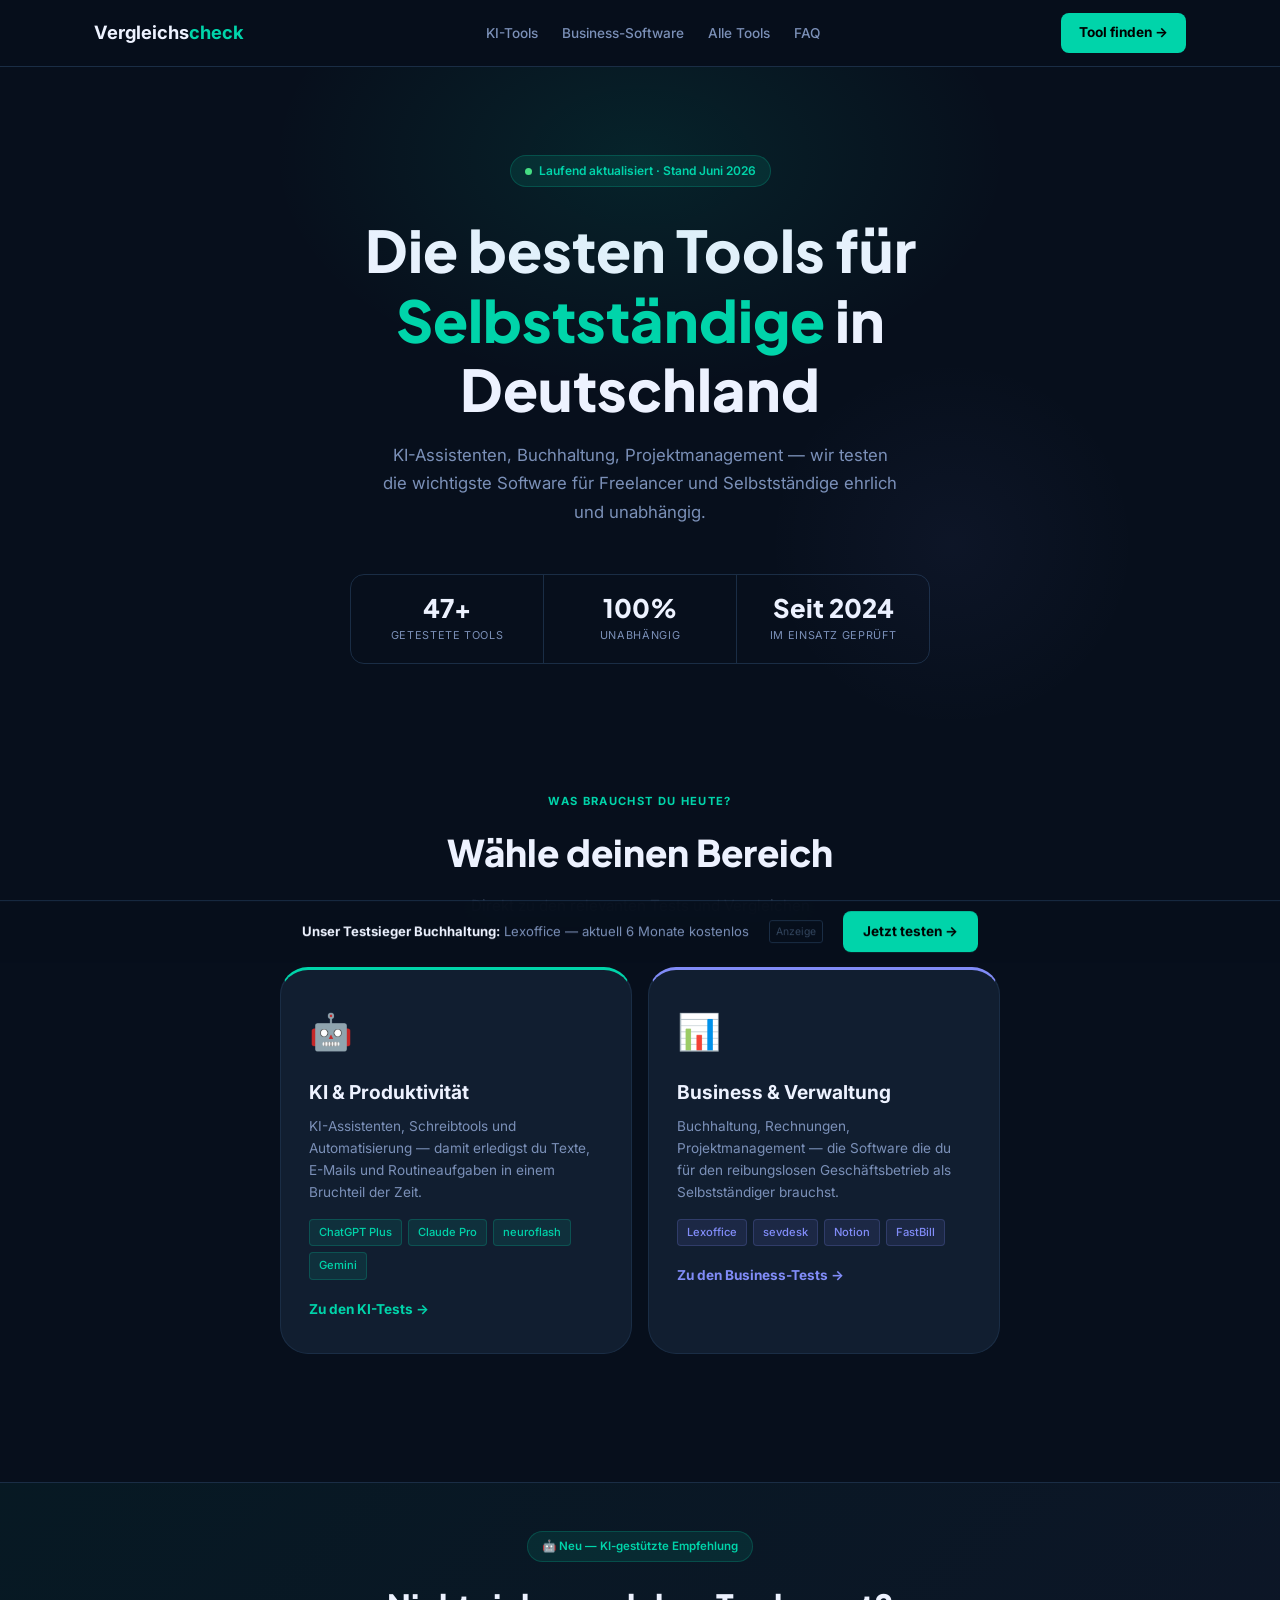
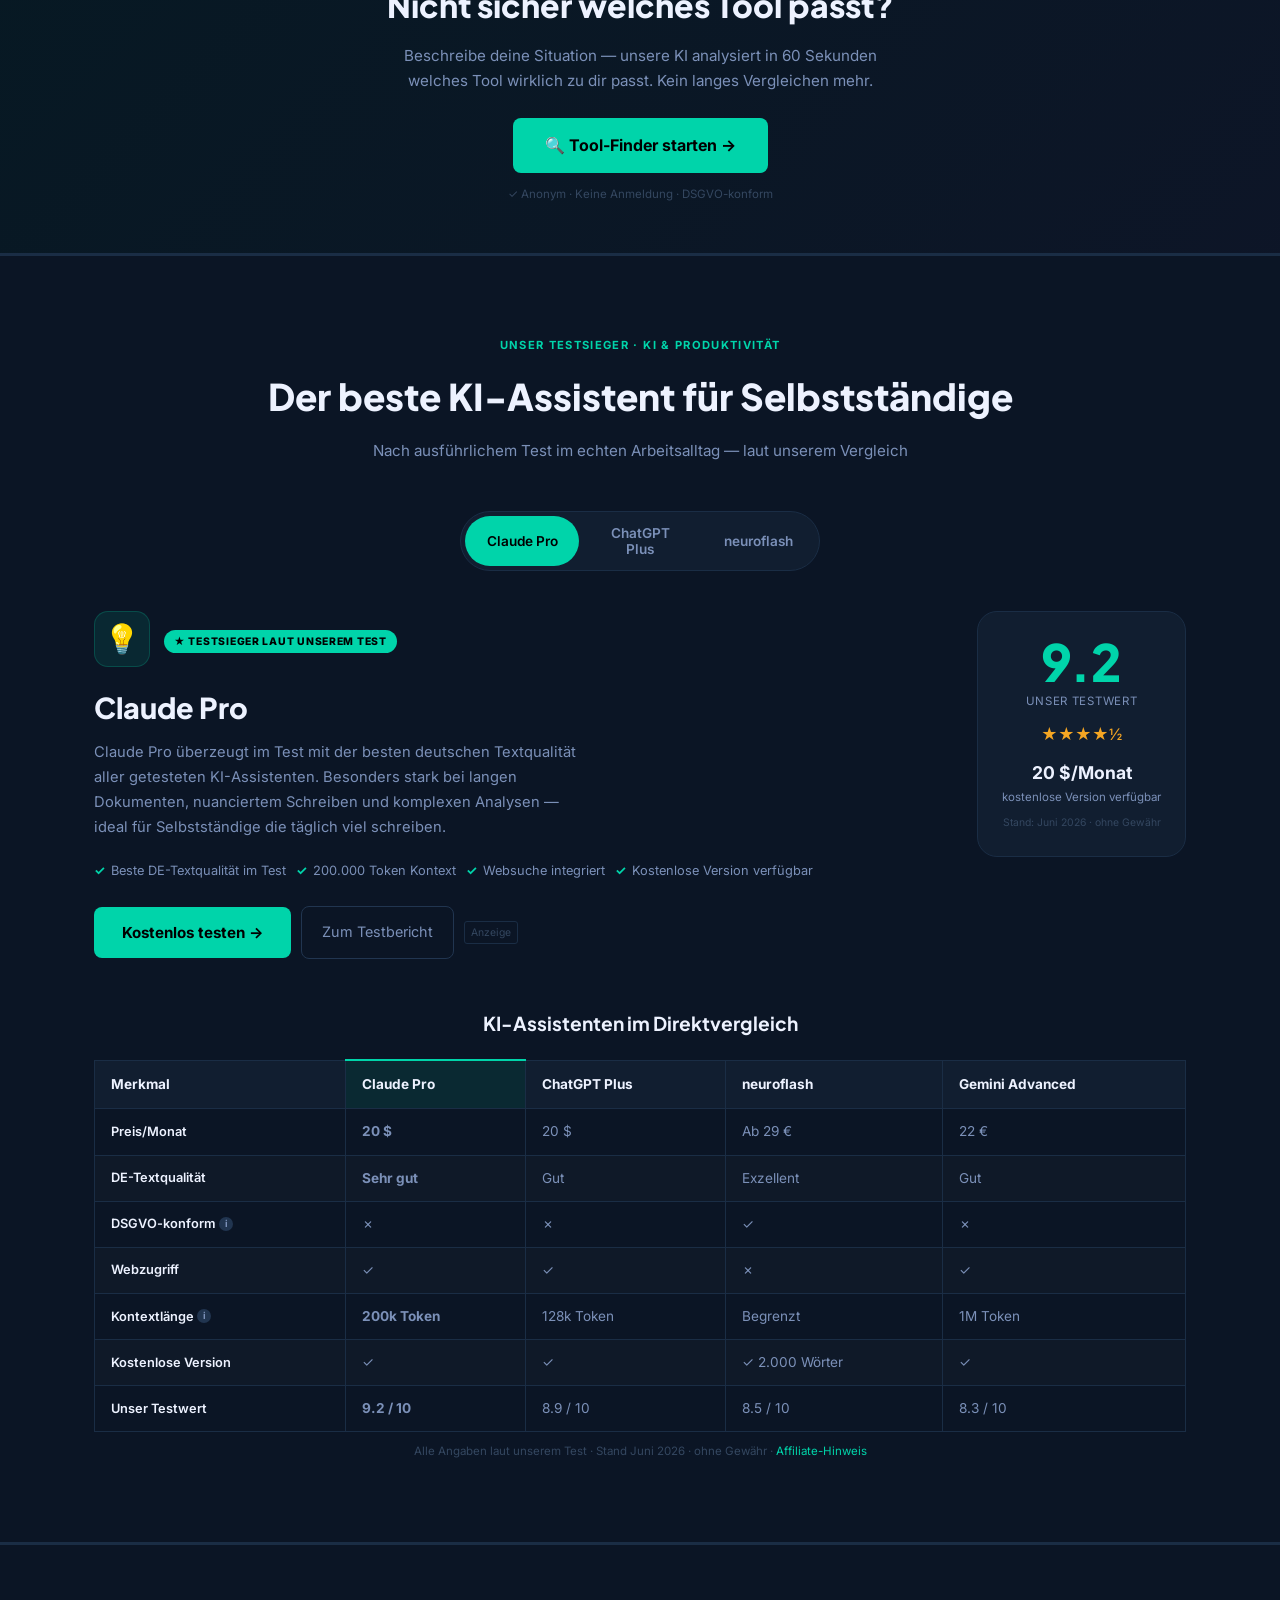
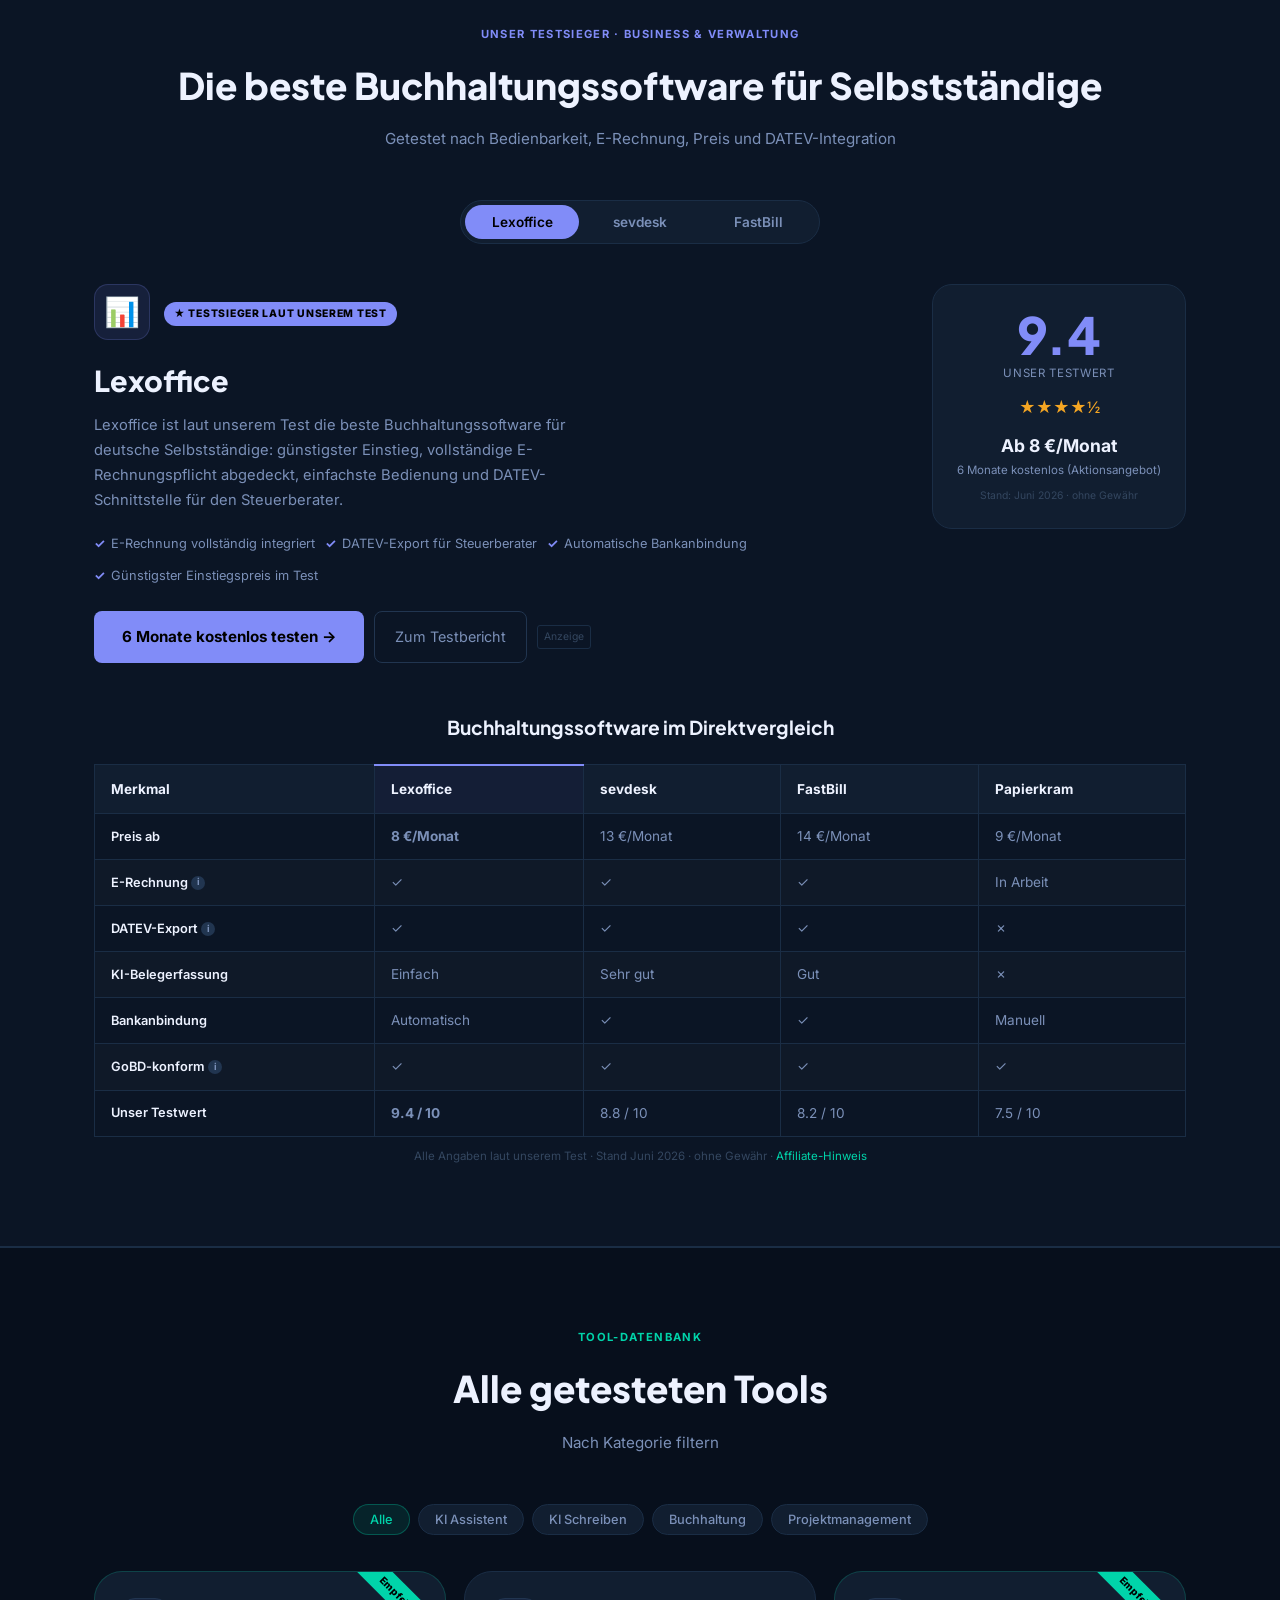
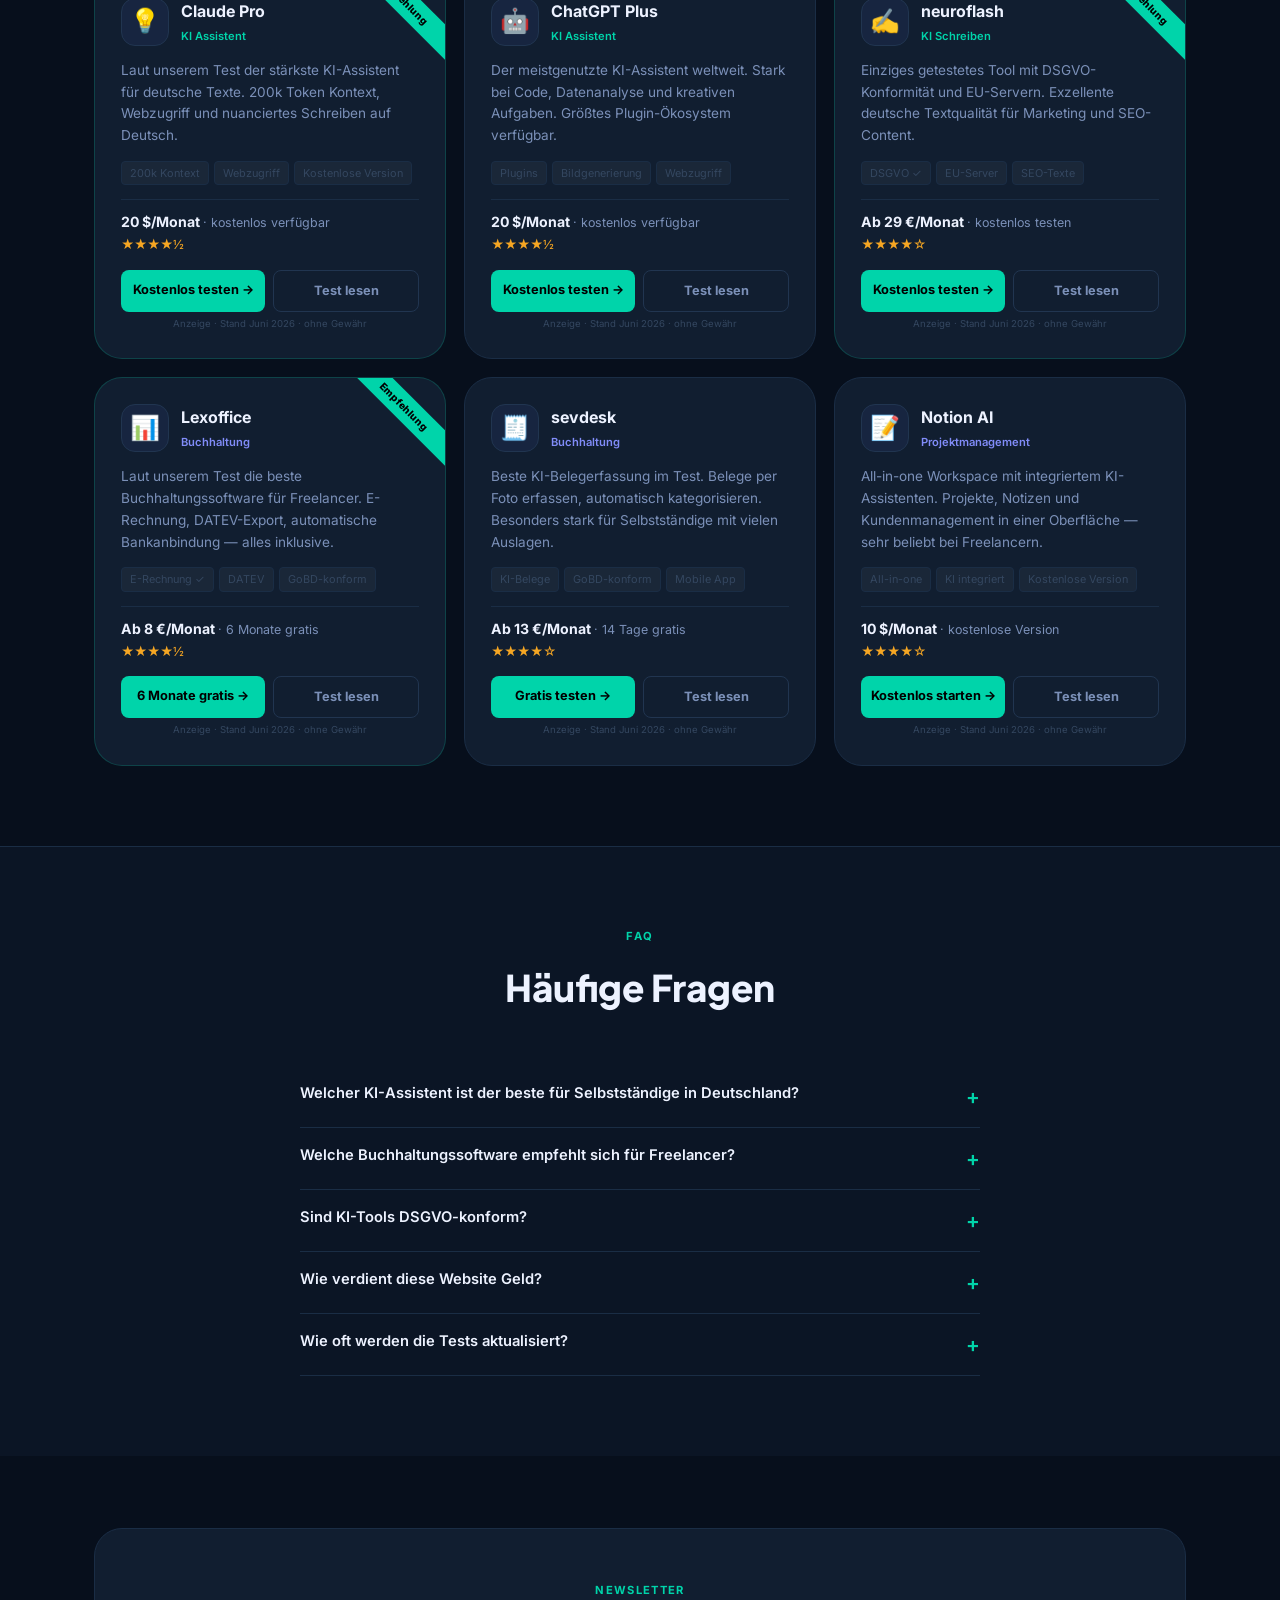
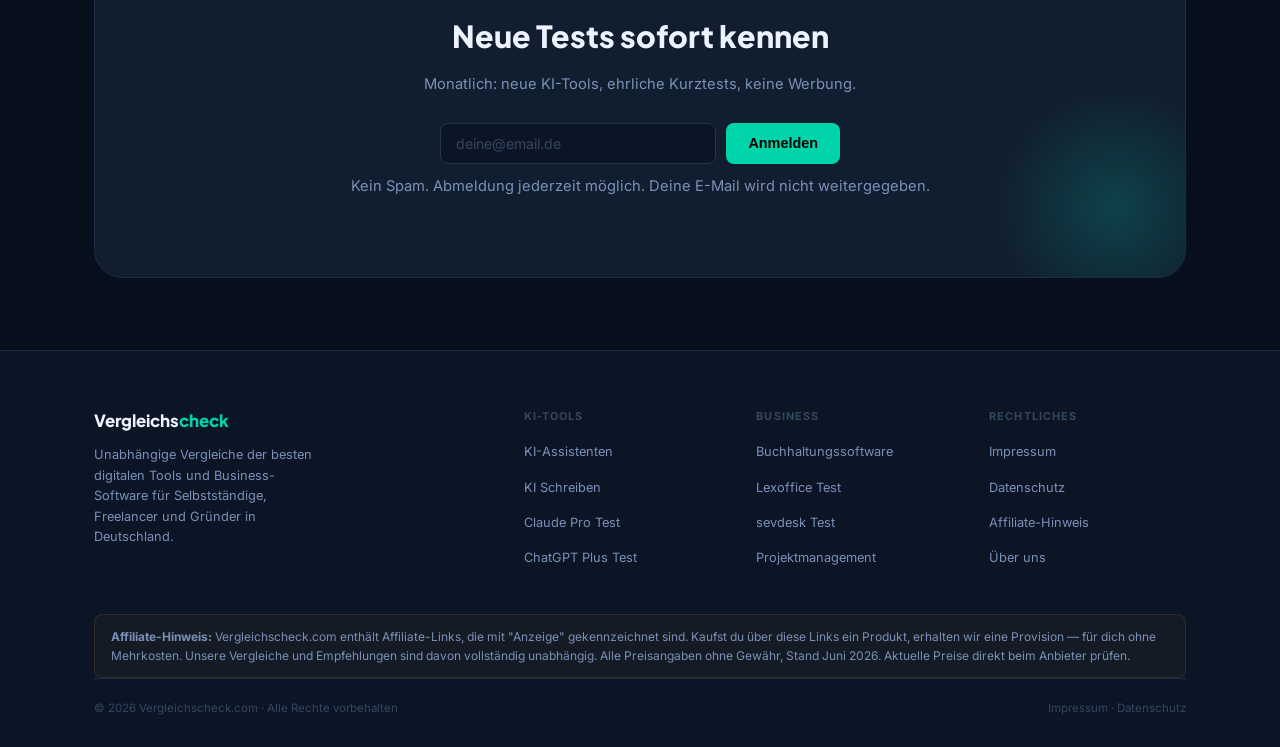
==== commit 49b2c0a6: "Rebranding: KIToolsVergleich.de → Vergleichscheck.com - Logo, canonical URLs, Schema.org und Copyrig" ====
--- a/affiliate-site/index.html
+++ b/affiliate-site/index.html
@@ -3,14 +3,14 @@
 <head>
   <meta charset="UTF-8">
   <meta name="viewport" content="width=device-width, initial-scale=1.0">
-  <title>Software-Vergleich für Selbstständige 2026 – KI-Tools & Business-Software</title>
-  <meta name="description" content="Unabhängige Tests der besten KI-Tools und Business-Software für deutschsprachige Selbstständige und Freelancer. Ehrliche Bewertungen, aktuelle Preise.">
+  <title>Software-Vergleich für Selbstständige 2026 – Vergleichscheck.com</title>
+  <meta name="description" content="Unabhängige Vergleiche der besten KI-Tools und Business-Software für Selbstständige, Freelancer und Gründer in Deutschland. Ehrliche Bewertungen, aktuelle Preise.">
   <meta name="robots" content="index, follow">
-  <link rel="canonical" href="https://ki-tools-vergleich.de/">
-  <meta property="og:title" content="Software-Vergleich für Selbstständige 2026">
-  <meta property="og:description" content="Die besten KI-Tools und Business-Software für Selbstständige – unabhängig getestet.">
+  <link rel="canonical" href="https://vergleichscheck.com/">
+  <meta property="og:title" content="Software-Vergleich für Selbstständige 2026 – Vergleichscheck.com">
+  <meta property="og:description" content="Die besten KI-Tools und Business-Software für Selbstständige – unabhängig verglichen und bewertet.">
   <meta property="og:type" content="website">
-  <script type="application/ld+json">{"@context":"https://schema.org","@type":"WebSite","name":"KI-Tools Vergleich","url":"https://ki-tools-vergleich.de","description":"Unabhängige Tests der besten Software für Selbstständige"}</script>
+  <script type="application/ld+json">{"@context":"https://schema.org","@type":"WebSite","name":"Vergleichscheck","url":"https://vergleichscheck.com","description":"Unabhängige Vergleiche der besten digitalen Lösungen für Selbstständige"}</script>
   <link rel="preconnect" href="https://fonts.googleapis.com">
   <link rel="preconnect" href="https://fonts.gstatic.com" crossorigin>
   <link href="https://fonts.googleapis.com/css2?family=Inter:wght@400;500;600;700&family=Plus+Jakarta+Sans:wght@700;800&display=swap" rel="stylesheet">
@@ -309,7 +309,7 @@
 <!-- NAV -->
 <nav class="nav">
   <div class="container nav-inner">
-    <a href="/" class="logo">KI<span>Tools</span>Vergleich</a>
+    <a href="/" class="logo">Vergleichs<span>check</span></a>
     <ul class="nav-links">
       <li><a href="#ki">KI-Tools</a></li>
       <li><a href="#business">Business-Software</a></li>
@@ -853,8 +853,8 @@
   <div class="container">
     <div class="footer-grid">
       <div>
-        <a href="/" class="f-logo">KI<span>Tools</span>Vergleich</a>
-        <p class="f-desc">Unabhängige Tests der besten KI-Tools und Business-Software für deutschsprachige Selbstständige und Freelancer.</p>
+        <a href="/" class="f-logo">Vergleichs<span>check</span></a>
+        <p class="f-desc">Unabhängige Vergleiche der besten digitalen Tools und Business-Software für Selbstständige, Freelancer und Gründer in Deutschland.</p>
       </div>
       <div class="f-col"><h4>KI-Tools</h4><ul>
         <li><a href="pages/ki-assistenten.html">KI-Assistenten</a></li>
@@ -876,10 +876,10 @@
       </ul></div>
     </div>
     <div class="disclaimer" id="disclaimer">
-      <strong>Affiliate-Hinweis:</strong> Diese Website enthält Affiliate-Links, die mit "Anzeige" gekennzeichnet sind. Kaufst du über diese Links ein Produkt, erhalten wir eine Provision — für dich ohne Mehrkosten. Unsere Testergebnisse und Empfehlungen sind davon unabhängig. Alle Preisangaben ohne Gewähr, Stand Juni 2026. Aktuelle Preise direkt beim Anbieter prüfen.
+      <strong>Affiliate-Hinweis:</strong> Vergleichscheck.com enthält Affiliate-Links, die mit "Anzeige" gekennzeichnet sind. Kaufst du über diese Links ein Produkt, erhalten wir eine Provision — für dich ohne Mehrkosten. Unsere Vergleiche und Empfehlungen sind davon vollständig unabhängig. Alle Preisangaben ohne Gewähr, Stand Juni 2026. Aktuelle Preise direkt beim Anbieter prüfen.
     </div>
     <div class="f-bottom">
-      <span>© 2026 KIToolsVergleich.de · Alle Rechte vorbehalten</span>
+      <span>© 2026 Vergleichscheck.com · Alle Rechte vorbehalten</span>
       <span><a href="pages/impressum.html" style="color:var(--t3)">Impressum</a> · <a href="pages/datenschutz.html" style="color:var(--t3)">Datenschutz</a></span>
     </div>
   </div>
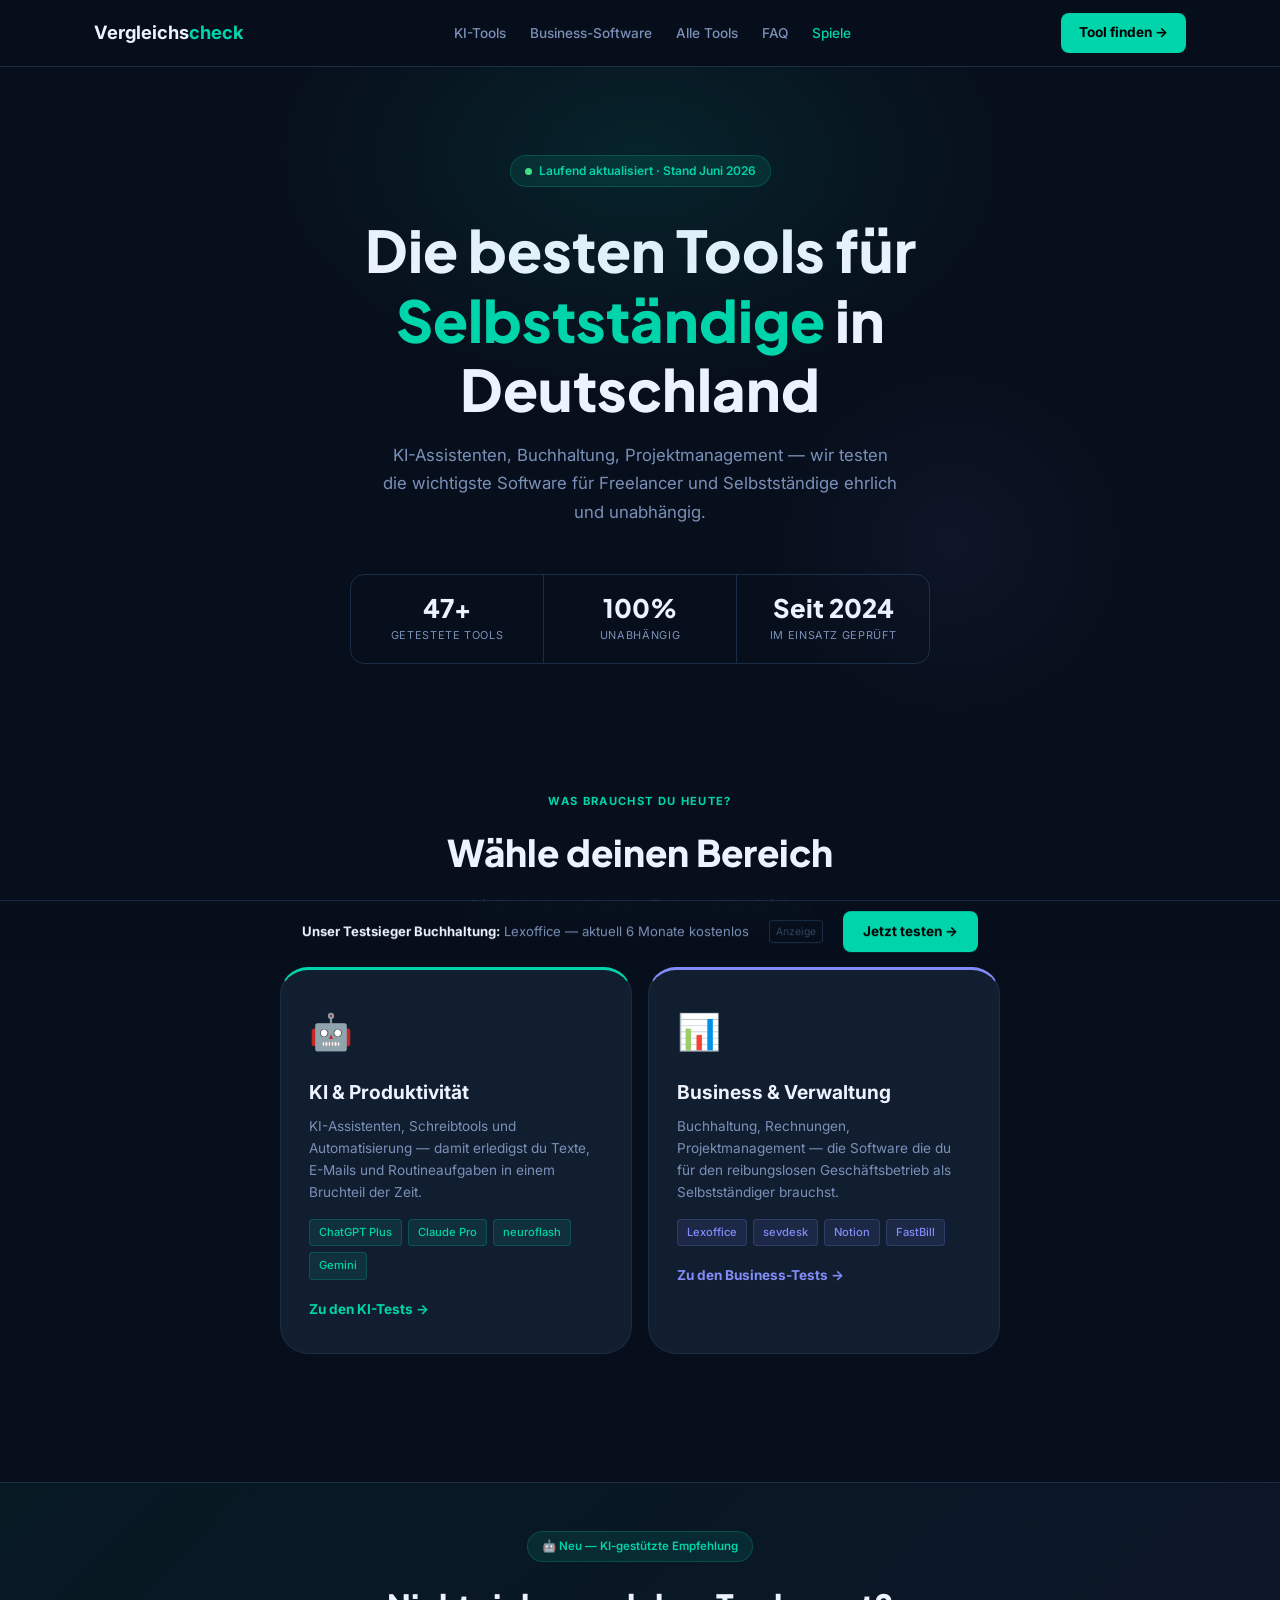
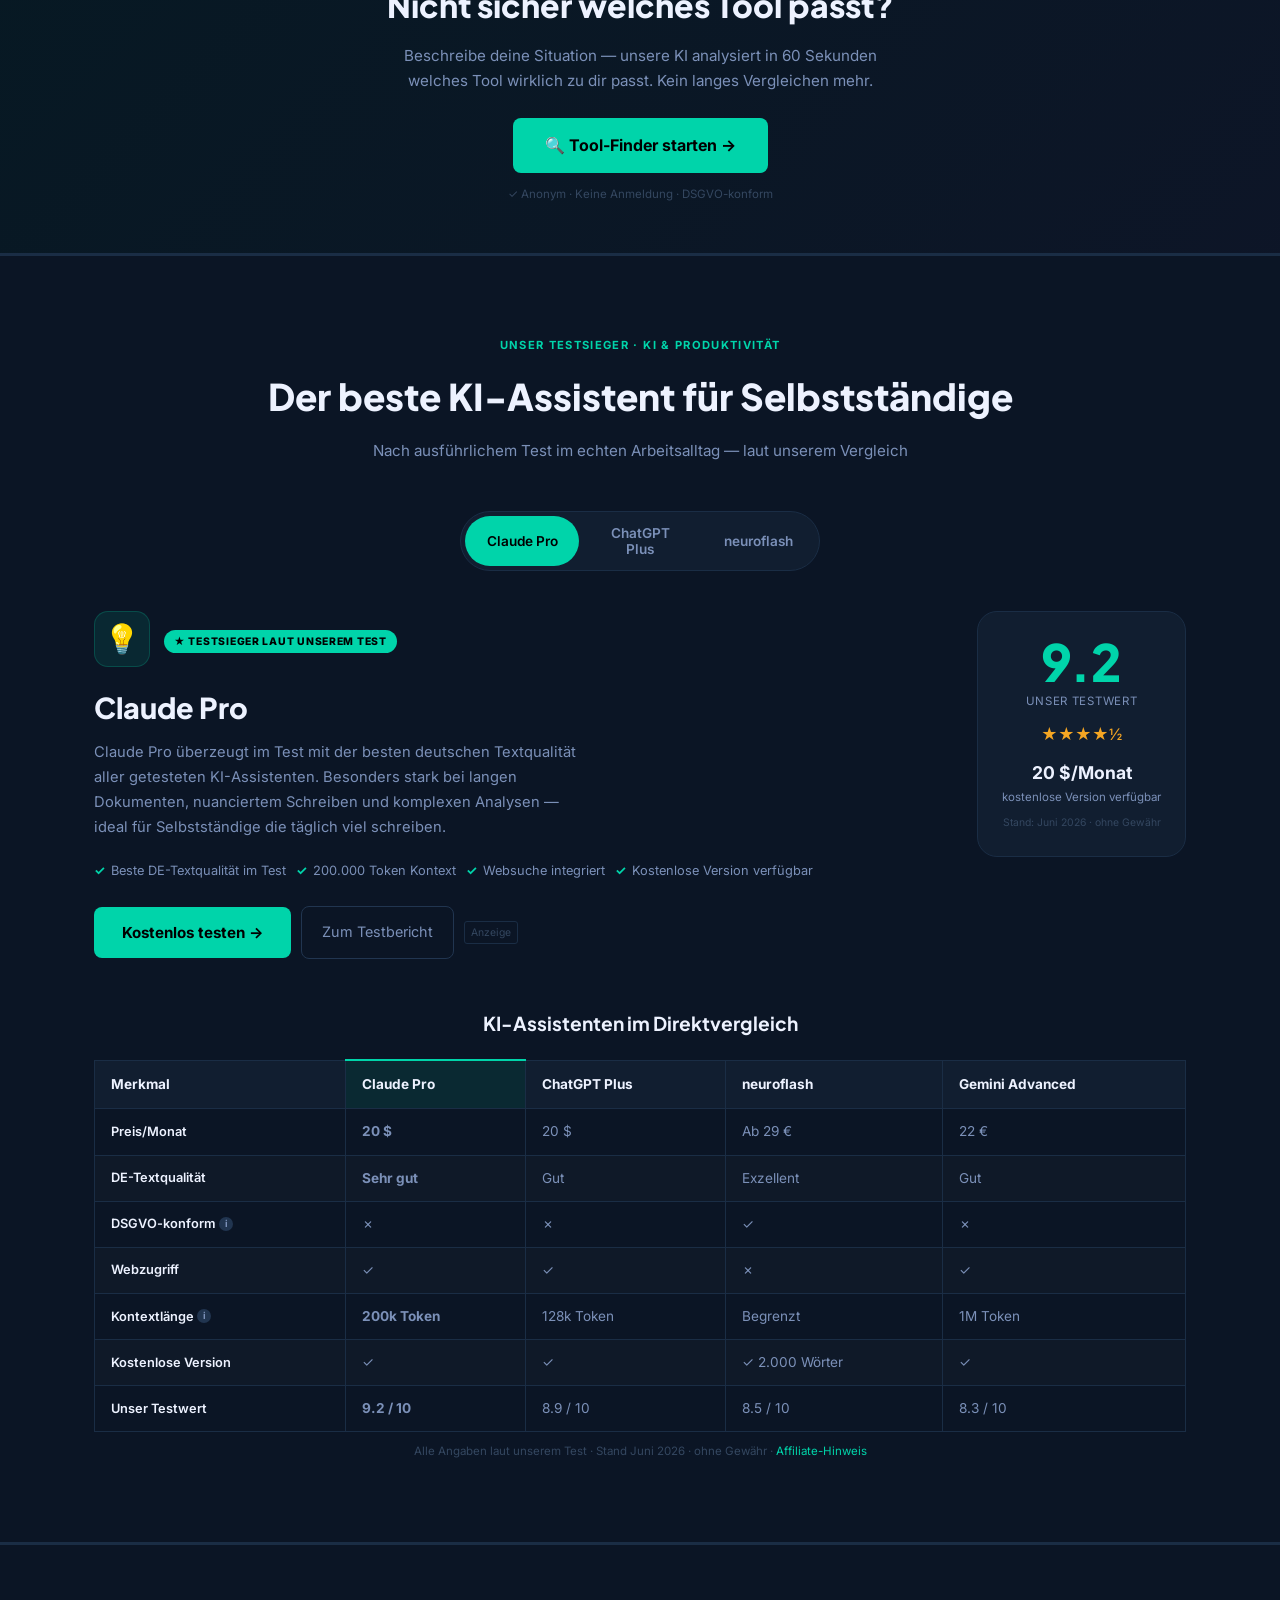
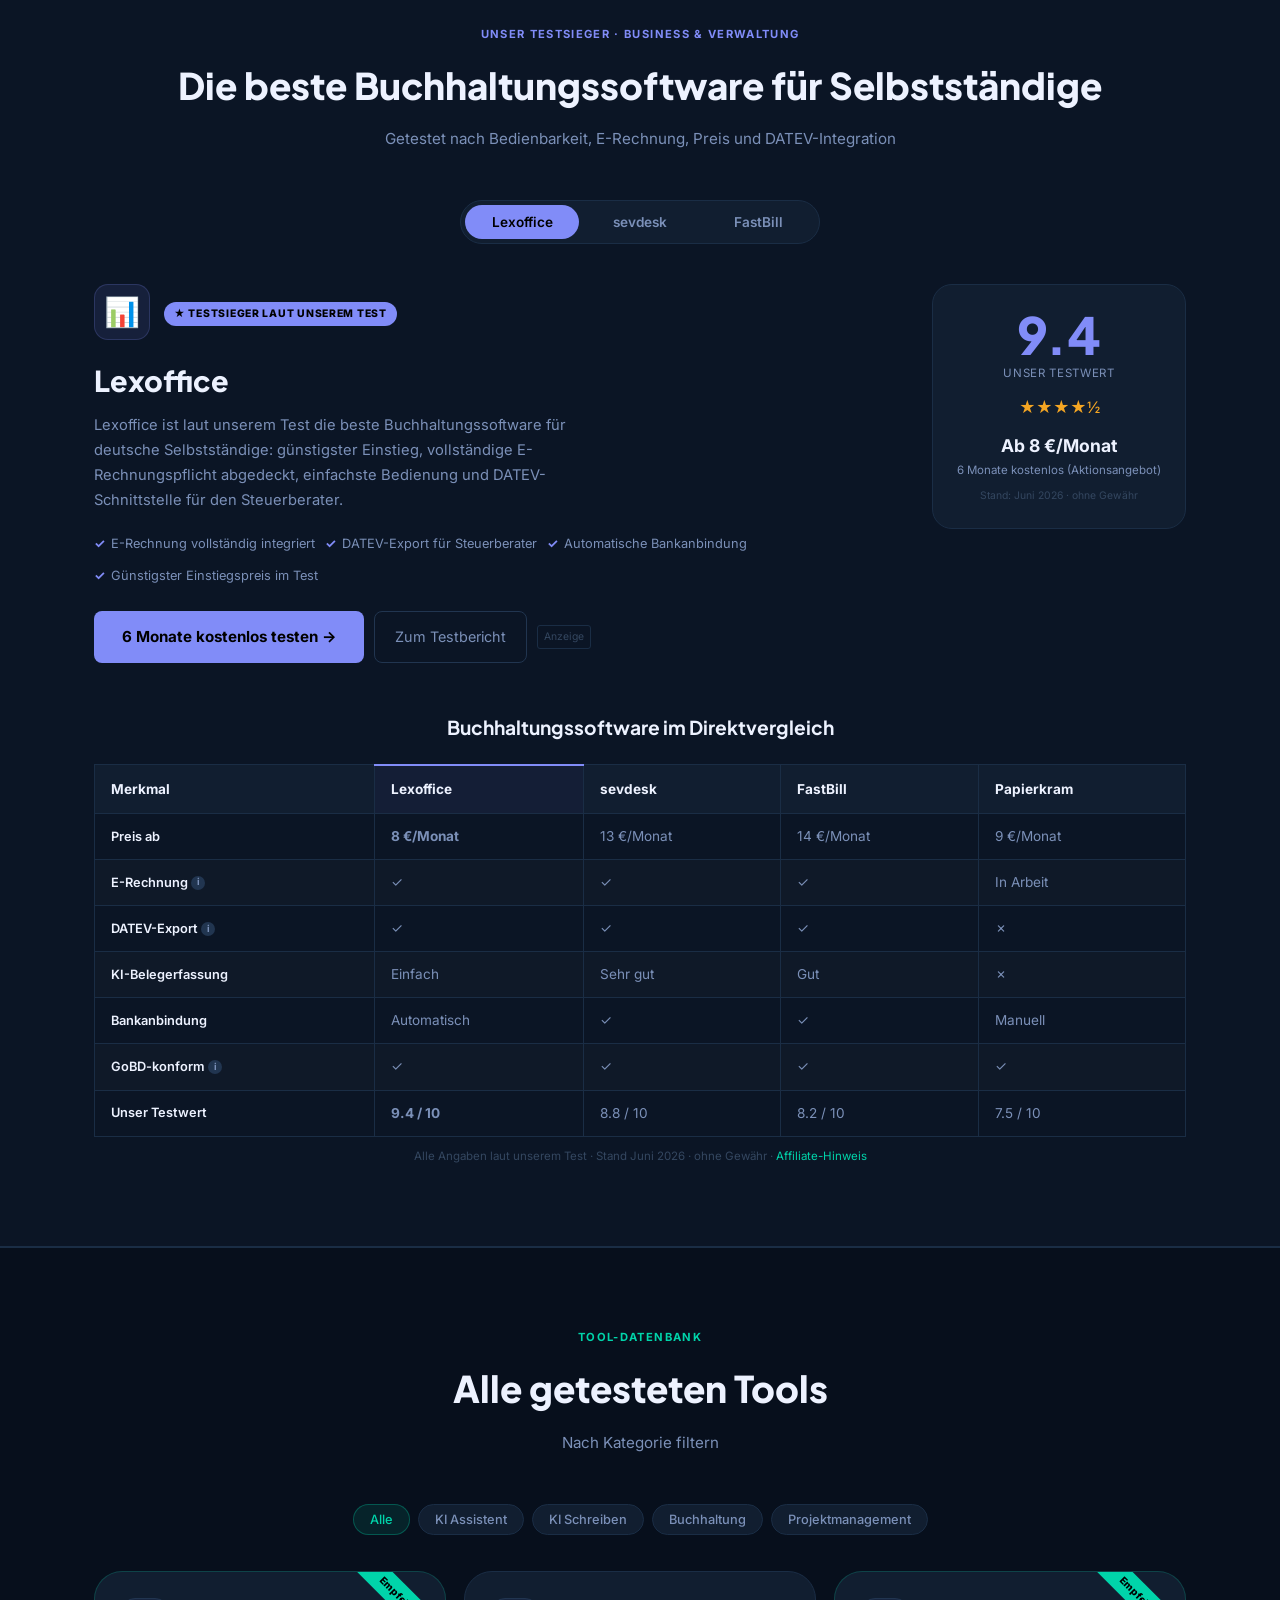
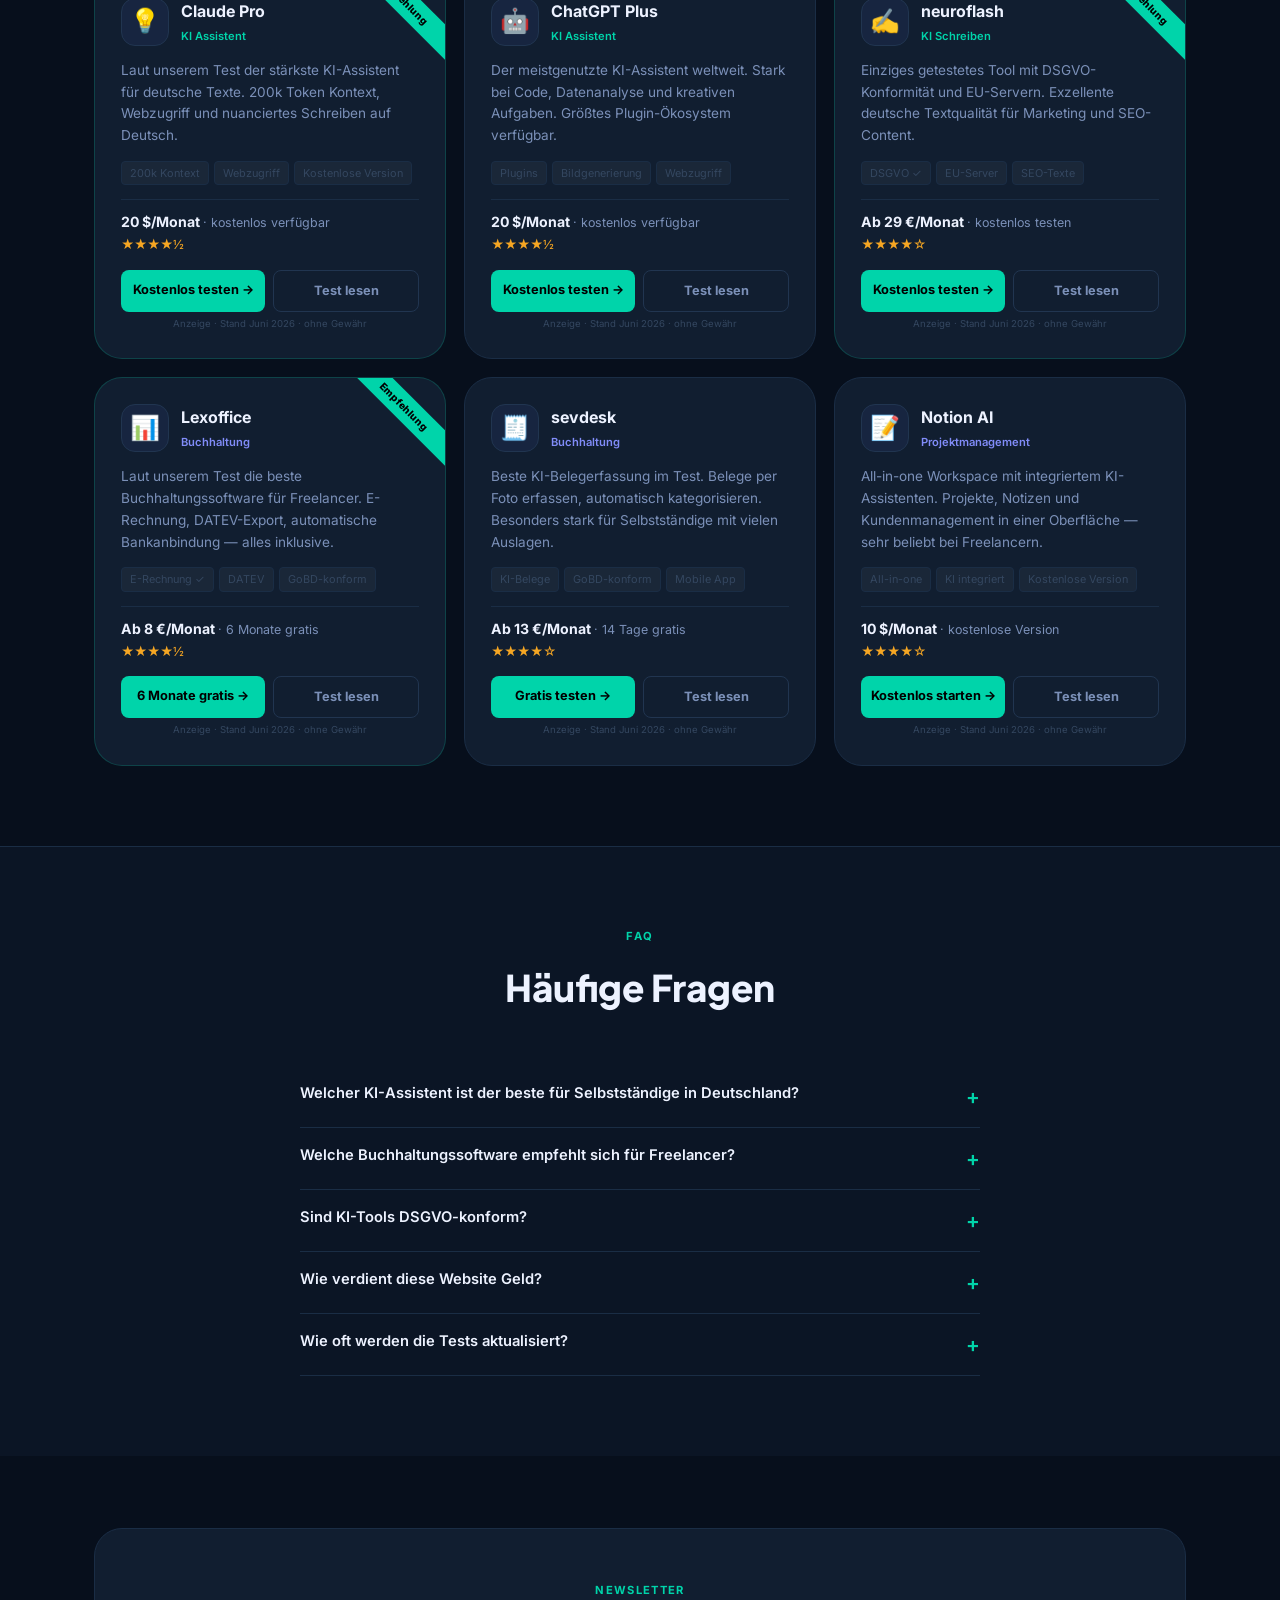
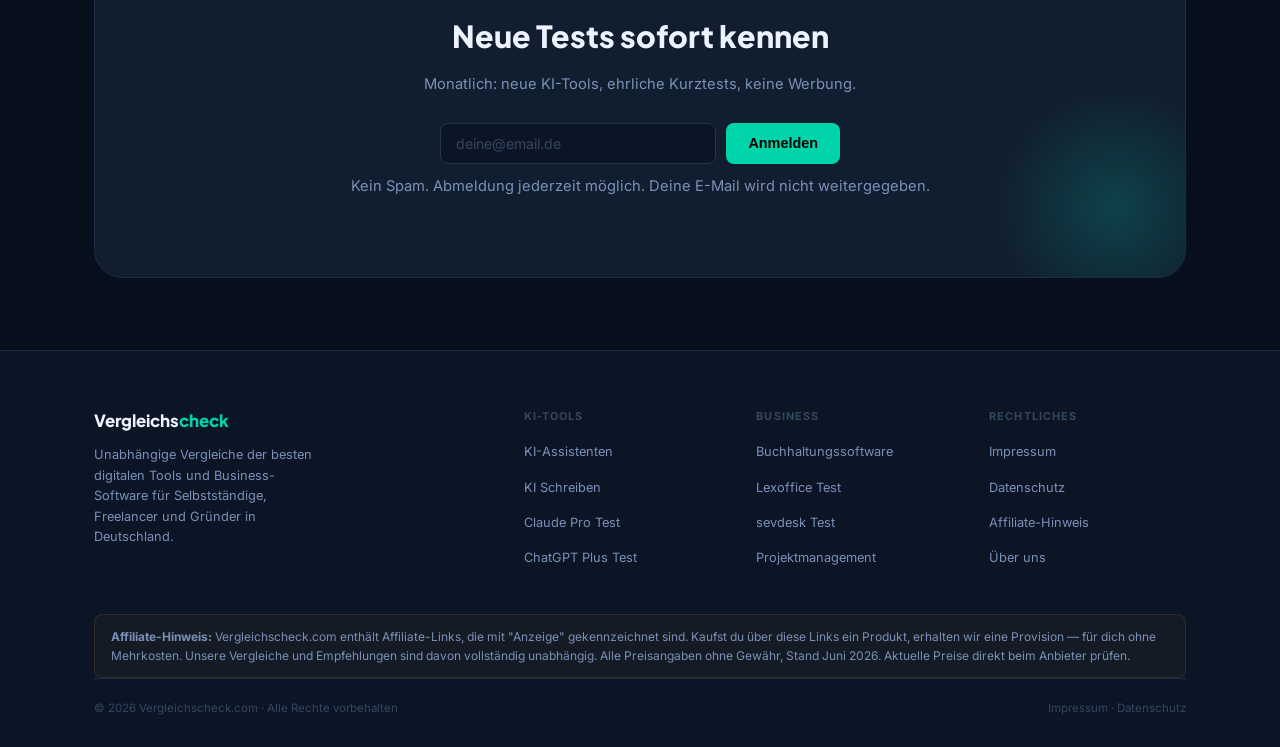
==== commit 71d31fa0: "Add TicTacToe game page with nav link - New /pages/spiele.html with fully playable TicTacToe - Two m" ====
--- a/affiliate-site/index.html
+++ b/affiliate-site/index.html
@@ -315,6 +315,7 @@
       <li><a href="#business">Business-Software</a></li>
       <li><a href="#alle-tools">Alle Tools</a></li>
       <li><a href="#faq">FAQ</a></li>
+      <li><a href="/pages/spiele.html" style="color:var(--cyan)">Spiele</a></li>
     </ul>
     <a href="#wegweiser" class="nav-cta">Tool finden →</a>
   </div>
